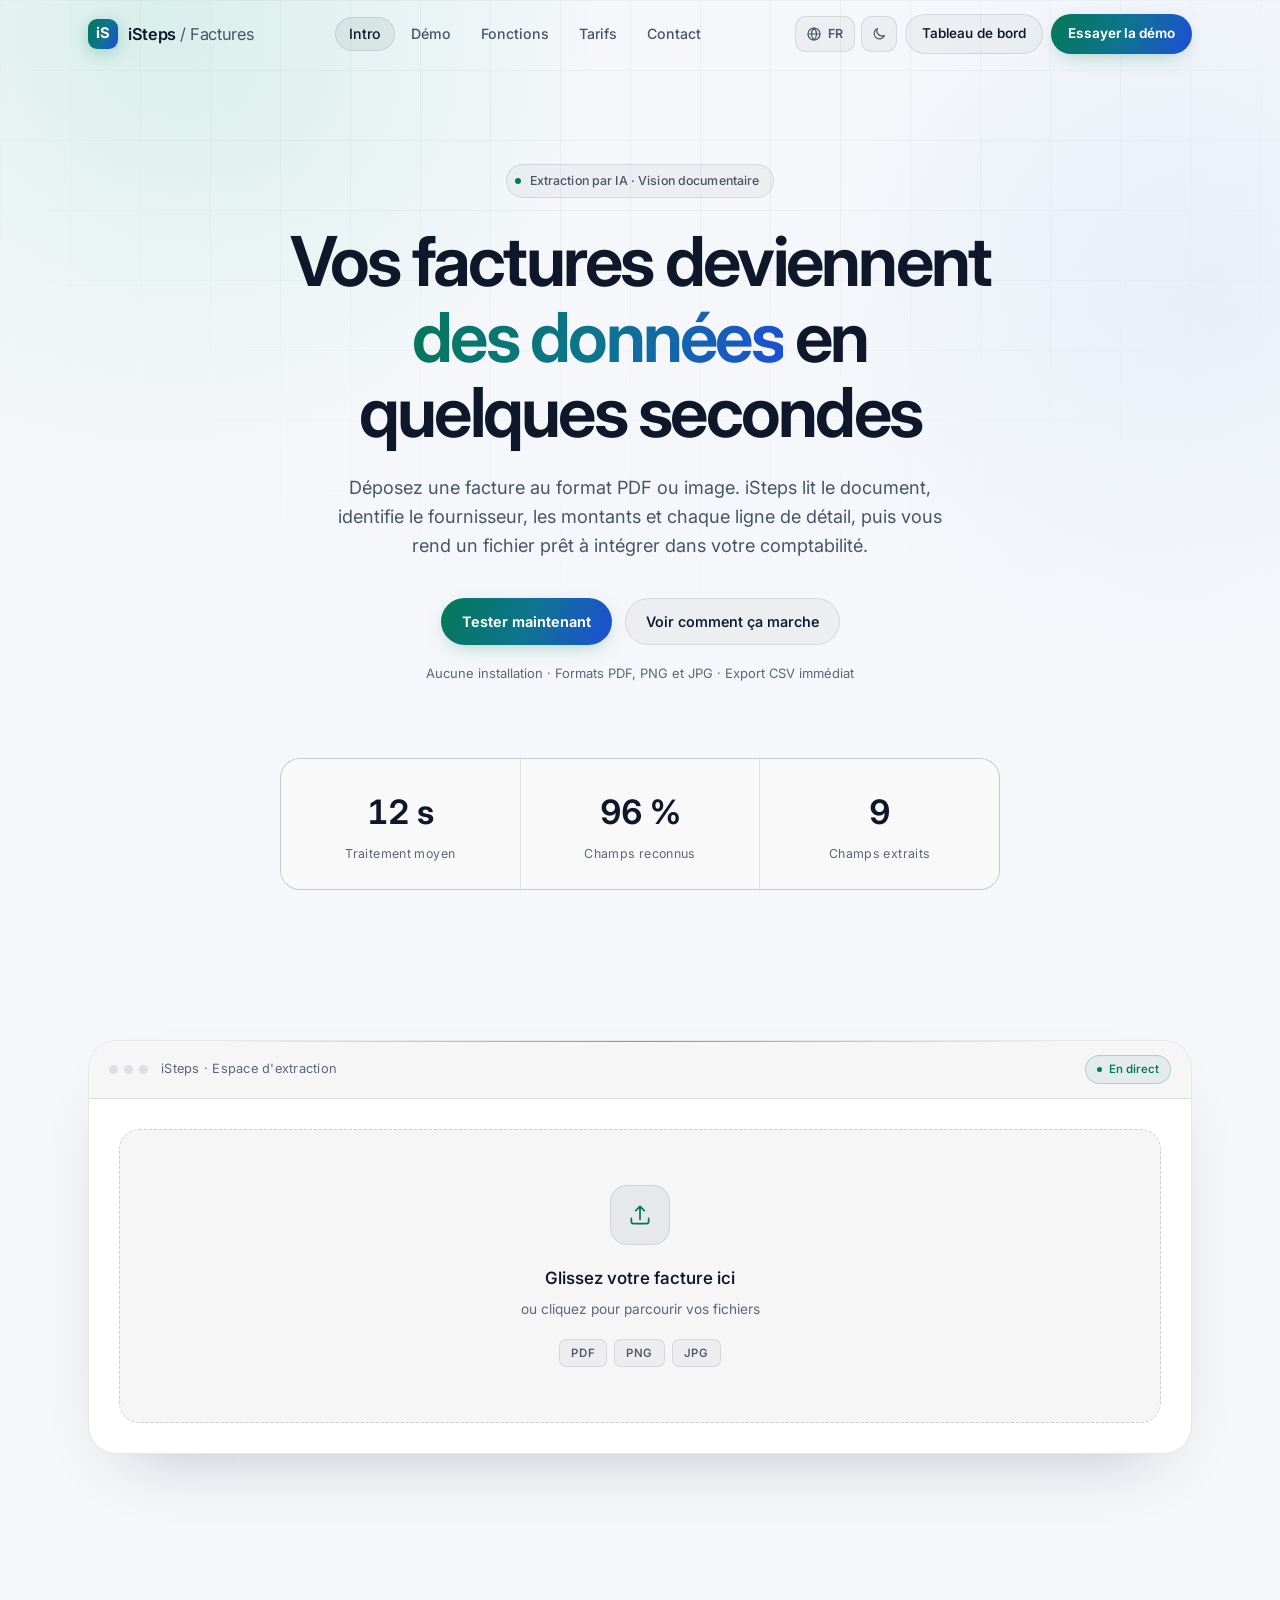
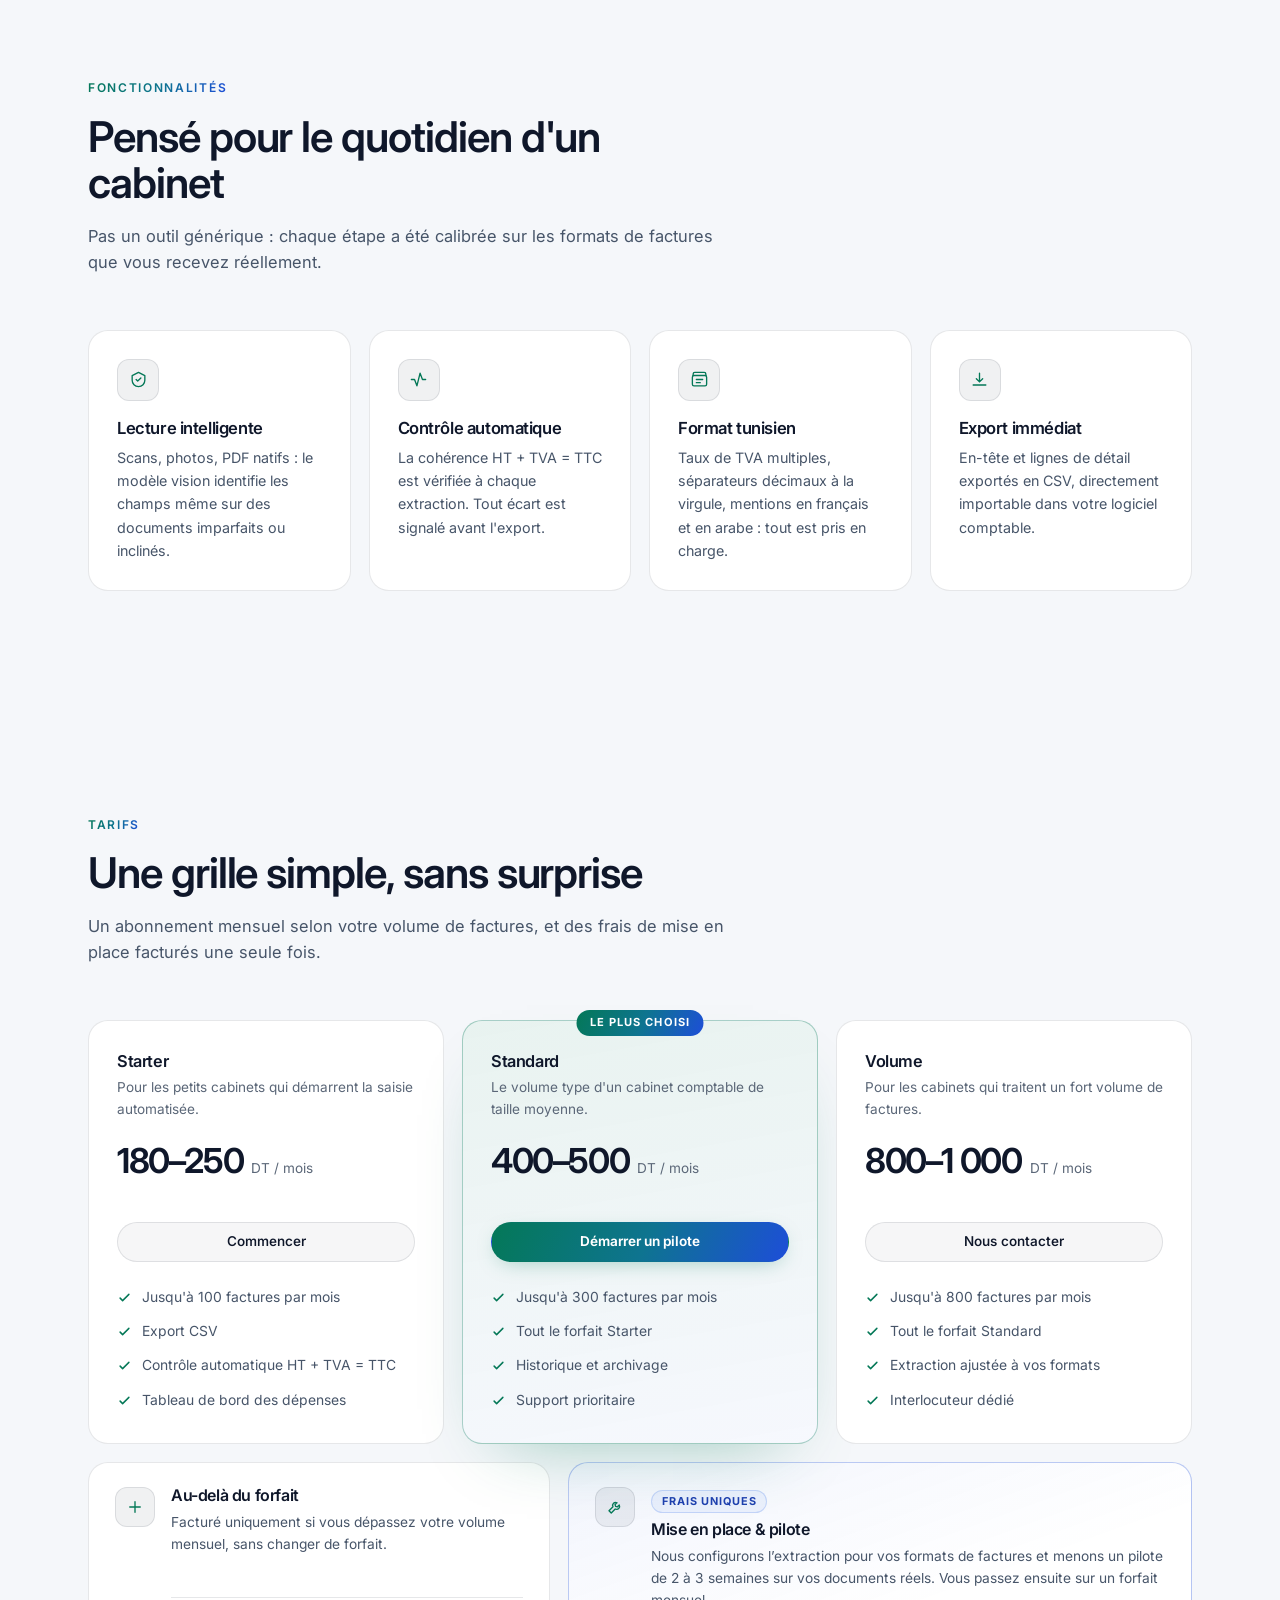
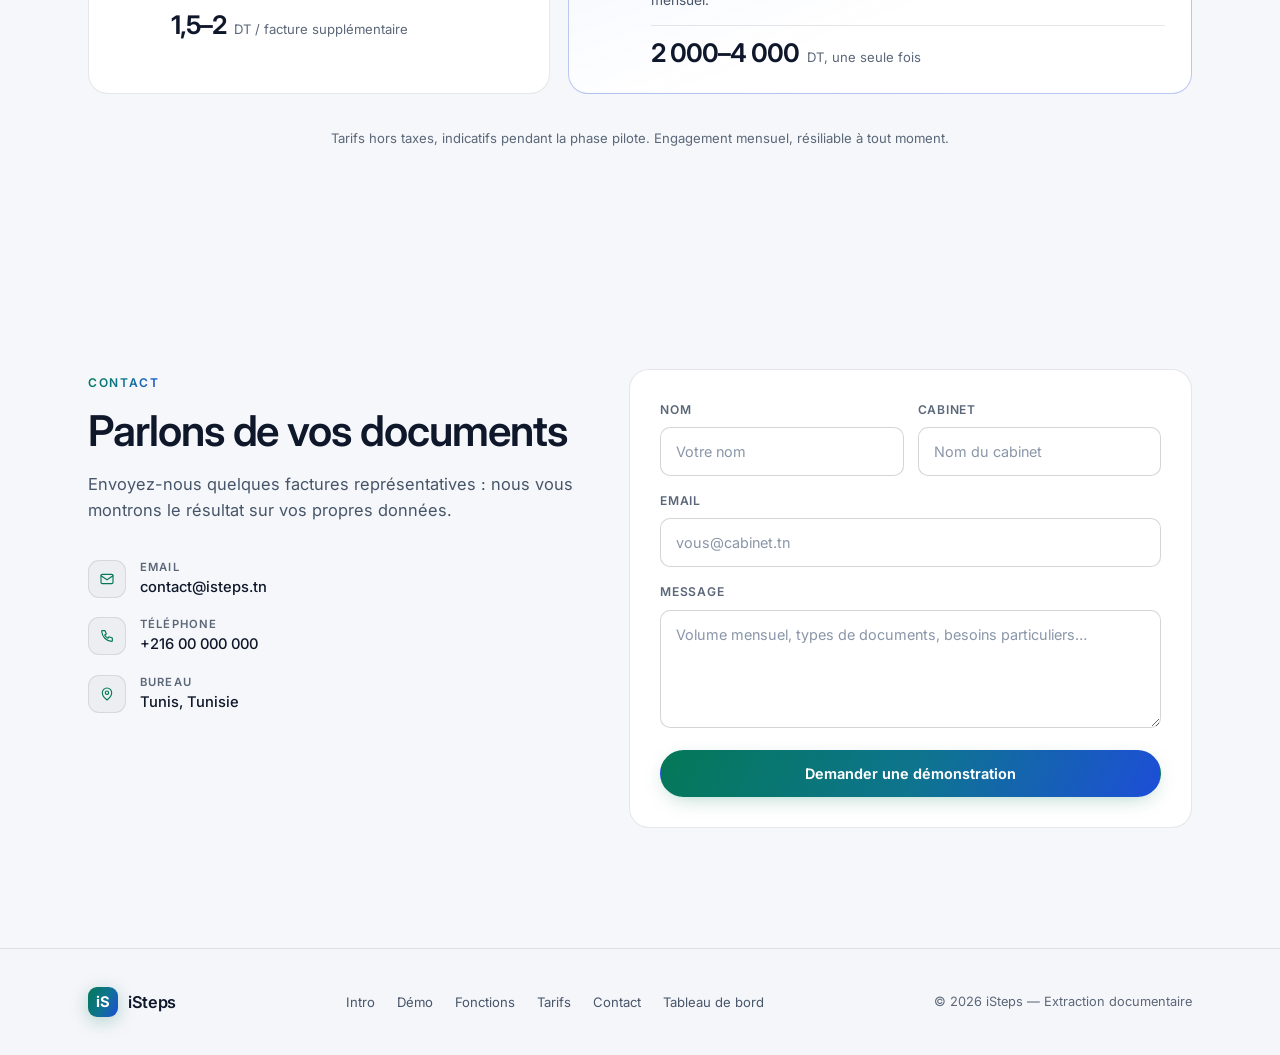
==== static/index.html @ d97c095c "Consistent "iSteps Factures" branding across titles and README iSteps is becoming the umbrella brand" ====
<!DOCTYPE html>
<html lang="fr" dir="ltr" data-theme="dark" data-i18n-title="meta.title">
<head>
<meta charset="UTF-8">
<meta name="viewport" content="width=device-width, initial-scale=1.0">
<title>iSteps Factures — Extraction intelligente de factures</title>
<meta name="description" content="Transformez vos factures PDF et images en données structurées, vérifiées et exportables. Conçu pour les cabinets comptables tunisiens." data-i18n-attr="content:meta.desc">
<script src="/static/prefs.js"></script>
<link rel="icon" href="data:image/svg+xml,%3Csvg xmlns='http://www.w3.org/2000/svg' viewBox='0 0 32 32'%3E%3Crect width='32' height='32' rx='8' fill='%2306080b'/%3E%3Cpath d='M9 22V10h7a4 4 0 0 1 0 8h-7' stroke='%232fe0a0' stroke-width='2.4' fill='none' stroke-linecap='round'/%3E%3C/svg%3E">
<link rel="preconnect" href="https://fonts.googleapis.com">
<link rel="preconnect" href="https://fonts.gstatic.com" crossorigin>
<link href="https://fonts.googleapis.com/css2?family=Inter:wght@400;500;600;700&family=IBM+Plex+Sans+Arabic:wght@400;500;600;700&display=swap" rel="stylesheet">
<link rel="stylesheet" href="/static/theme.css">
<style>
/* ============================================================
   AMBIENT BACKGROUND
   ============================================================ */
/* decoration scrolls with the page (absolute, not fixed): fixed full-screen layers halved scroll fps */
.ambient{position:absolute;top:0;left:0;right:0;height:1400px;z-index:0;pointer-events:none;overflow:hidden;contain:strict}
.orb{position:absolute;border-radius:50%}
.orb-1{width:900px;height:900px;top:-420px;left:-300px;background:radial-gradient(circle,var(--orb-1),transparent 70%)}
.orb-2{width:800px;height:800px;top:-80px;right:-340px;background:radial-gradient(circle,var(--orb-2),transparent 70%)}
.grid-overlay{
  position:absolute;top:0;left:0;right:0;height:1400px;z-index:0;pointer-events:none;
  background-image:linear-gradient(var(--grid-line) 1px,transparent 1px),linear-gradient(90deg,var(--grid-line) 1px,transparent 1px);
  background-size:70px 70px;
  mask-image:radial-gradient(ellipse 85% 65% at 50% 0%,#000 25%,transparent 78%);
  -webkit-mask-image:radial-gradient(ellipse 85% 65% at 50% 0%,#000 25%,transparent 78%);
}
.vignette{
  position:absolute;top:0;left:0;right:0;height:1400px;z-index:0;pointer-events:none;
  background:radial-gradient(ellipse 100% 70% at 50% -10%,transparent 40%,rgba(var(--bg-rgb),.85) 100%);
}
.progress{box-shadow:0 0 14px rgba(var(--accent-rgb),.5)}

/* ============================================================
   HEADER — rises from below + gradient scrim
   ============================================================ */
.site-header{
  position:fixed;top:0;left:0;right:0;z-index:100;height:var(--header-h);
  opacity:0;transform:translateY(18px);animation:headerRise 1s var(--ease) .15s forwards;
}
@keyframes headerRise{to{opacity:1;transform:translateY(0)}}
.site-header::before{content:"";position:absolute;inset:0;background:var(--header-bg);opacity:0;transition:opacity .5s var(--ease)}
.site-header.scrolled::before{opacity:1}
/* content dissolves under the bar instead of hard-cutting */
.site-header::after{
  content:"";position:absolute;left:0;right:0;top:100%;height:70px;pointer-events:none;
  background:linear-gradient(to bottom,rgba(var(--bg-rgb),.72),rgba(var(--bg-rgb),0));
  opacity:0;transition:opacity .5s var(--ease);
}
.site-header.scrolled::after{opacity:1}
.header-line{
  position:absolute;left:0;right:0;bottom:0;height:1px;
  background:linear-gradient(90deg,transparent,var(--line-2) 18%,var(--line-2) 82%,transparent);
  opacity:0;transition:opacity .5s var(--ease);
}
.site-header.scrolled .header-line{opacity:1}
.header-inner{
  position:relative;height:100%;max-width:var(--maxw);margin:0 auto;padding:0 28px;
  display:flex;align-items:center;justify-content:space-between;gap:20px;
}
.brand{display:flex;align-items:center;gap:10px;font-weight:600;letter-spacing:-.02em;font-size:1.02rem;flex:none;white-space:nowrap}
.brand-mark{
  width:30px;height:30px;border-radius:9px;display:grid;place-items:center;flex:none;
  background:var(--grad);color:var(--on-accent);font-weight:700;font-size:.92rem;
  box-shadow:0 4px 18px rgba(var(--accent-rgb),.28);
}
.brand em{font-style:normal;color:var(--muted);font-weight:400}

.nav{position:relative;display:flex;align-items:center;gap:2px}
.nav a{
  position:relative;z-index:2;padding:8px 14px;border-radius:99px;white-space:nowrap;
  font-size:.885rem;font-weight:500;color:var(--muted);transition:color .3s var(--ease);
  opacity:0;transform:translateY(10px);animation:navRise .7s var(--ease) forwards;
}
.nav a:nth-child(2){animation-delay:.42s}
.nav a:nth-child(3){animation-delay:.50s}
.nav a:nth-child(4){animation-delay:.58s}
.nav a:nth-child(5){animation-delay:.66s}
.nav a:nth-child(6){animation-delay:.74s}
@keyframes navRise{to{opacity:1;transform:translateY(0)}}
.nav a:hover,.nav a.active{color:var(--text)}
.nav-pill{
  position:absolute;z-index:1;top:50%;left:0;height:34px;width:0;
  transform:translateY(-50%);border-radius:99px;background:var(--surface-2);border:1px solid var(--line);
  opacity:0;transition:transform .45s var(--ease),width .45s var(--ease),opacity .3s var(--ease);
}
.nav-pill.on{opacity:1}
.header-actions{display:flex;align-items:center;gap:8px}

.nav-toggle{
  display:none;width:36px;height:36px;border-radius:11px;flex:none;
  background:var(--surface);border:1px solid var(--line);cursor:pointer;place-items:center;
}
.nav-toggle span{display:block;width:16px;height:1.5px;background:var(--text);border-radius:2px;transition:.35s var(--ease)}
.nav-toggle span+span{margin-top:4px}
.nav-toggle.open span:first-child{transform:translateY(2.75px) rotate(45deg)}
.nav-toggle.open span:last-child{transform:translateY(-2.75px) rotate(-45deg)}

.mobile-menu{
  position:fixed;top:var(--header-h);left:0;right:0;z-index:99;
  background:var(--menu-bg);border-bottom:1px solid var(--line);padding:10px 24px 22px;
  display:none;flex-direction:column;visibility:hidden;
  clip-path:inset(0 0 100% 0);transition:clip-path .45s var(--ease),visibility 0s .45s;
}
.mobile-menu.open{clip-path:inset(0 0 0 0);visibility:visible;transition:clip-path .45s var(--ease)}
.mobile-menu a{padding:13px 4px;font-size:.96rem;color:var(--muted);border-bottom:1px solid var(--line)}
.mobile-menu a:last-of-type{border-bottom:none}

/* ============================================================
   LAYOUT
   ============================================================ */
main{position:relative;z-index:1}
.wrap{max-width:var(--maxw);margin:0 auto;padding:0 28px}
section{scroll-margin-top:calc(var(--header-h) + 22px)}

.eyebrow{
  display:inline-flex;align-items:center;gap:9px;padding-block:6px;padding-inline:8px 14px;border-radius:99px;
  background:var(--surface);border:1px solid var(--line);
  font-size:.775rem;font-weight:500;color:var(--muted);letter-spacing:.01em;
}
.eyebrow .dot{width:6px;height:6px;border-radius:50%;background:var(--accent);box-shadow:0 0 0 0 rgba(var(--accent-rgb),.6);animation:pulse 2.4s infinite}
@keyframes pulse{70%{box-shadow:0 0 0 9px rgba(var(--accent-rgb),0)}100%{box-shadow:0 0 0 0 rgba(var(--accent-rgb),0)}}

.section-head{max-width:640px;margin-bottom:54px}
.section-head .tag{
  font-size:.75rem;font-weight:600;letter-spacing:.14em;text-transform:uppercase;
  background:var(--grad);-webkit-background-clip:text;background-clip:text;color:transparent;
}
.section-head h2{font-size:clamp(1.85rem,4vw,2.65rem);margin:14px 0 16px}
.section-head p{color:var(--muted);font-size:1.03rem}

/* ============================================================
   HERO
   ============================================================ */
.hero{padding:calc(var(--header-h) + 96px) 0 110px;text-align:center}
.hero h1{font-size:clamp(2.35rem,6.2vw,4.3rem);font-weight:650;margin:26px auto 22px;max-width:16ch;letter-spacing:-.04em}
:root[lang="ar"] .hero h1{max-width:18ch;font-weight:700}
.hero-sub{max-width:58ch;margin:0 auto;color:var(--muted);font-size:clamp(1rem,2vw,1.135rem)}
.hero-cta{display:flex;gap:13px;justify-content:center;flex-wrap:wrap;margin-top:38px}
.hero-note{margin-top:18px;font-size:.81rem;color:var(--faint)}

.stats{
  display:grid;grid-template-columns:repeat(3,1fr);gap:1px;max-width:720px;margin:74px auto 0;
  background:var(--line);border:1px solid var(--line);border-radius:var(--r-lg);overflow:hidden;
}
.stat{background:rgba(var(--card-rgb),.82);padding:26px 18px;text-align:center}
.stat .v{font-size:clamp(1.6rem,3.4vw,2.1rem);font-weight:650;letter-spacing:-.03em;font-variant-numeric:tabular-nums}
.stat .l{font-size:.775rem;color:var(--faint);margin-top:5px;letter-spacing:.03em}

/* ============================================================
   DEMO WORKSPACE
   ============================================================ */
.demo{padding:40px 0 110px}
.workspace{
  position:relative;border-radius:var(--r-xl);overflow:hidden;
  background:var(--card);border:1px solid var(--line);box-shadow:var(--shadow-lg);
}
.workspace::before{
  content:"";position:absolute;top:0;left:12%;right:12%;height:1px;
  background:linear-gradient(90deg,transparent,rgba(var(--accent-rgb),.6),transparent);
}
.ws-bar{display:flex;align-items:center;gap:13px;padding:14px 20px;border-bottom:1px solid var(--line);background:var(--surface)}
.ws-dots{display:flex;gap:6px}
.ws-dots i{width:9px;height:9px;border-radius:50%;background:var(--surface-3)}
.ws-title{font-size:.8rem;color:var(--faint);letter-spacing:.02em}
.ws-live{
  margin-inline-start:auto;display:inline-flex;align-items:center;gap:7px;
  font-size:.72rem;color:var(--ok-text);font-weight:550;
  padding:4px 11px;border-radius:99px;background:var(--ok-bg);border:1px solid var(--ok-line);
}
.ws-live i{width:5px;height:5px;border-radius:50%;background:var(--accent);animation:blink 1.8s infinite}
@keyframes blink{50%{opacity:.25}}
.ws-body{padding:30px}

#dropzone{
  position:relative;border-radius:var(--r-lg);padding:56px 28px;text-align:center;cursor:pointer;
  background:var(--surface);transition:background .35s var(--ease),transform .35s var(--ease);overflow:hidden;
}
#dropzone::before{
  content:"";position:absolute;inset:0;border-radius:inherit;pointer-events:none;
  border:1.5px dashed var(--line-2);transition:border-color .35s var(--ease);
}
#dropzone:hover{background:var(--surface-2)}
#dropzone:hover::before{border-color:rgba(var(--accent-rgb),.5)}
#dropzone.dragover{background:rgba(var(--accent-rgb),.07);transform:scale(1.008)}
#dropzone.dragover::before{border-color:var(--accent);border-style:solid}
#dropzone.busy{cursor:progress}
.dz-icon{
  width:60px;height:60px;margin:0 auto 20px;border-radius:17px;display:grid;place-items:center;
  background:var(--surface-2);border:1px solid var(--line);transition:transform .4s var(--ease),border-color .4s var(--ease);
}
#dropzone:hover .dz-icon{transform:translateY(-4px);border-color:rgba(var(--accent-rgb),.35)}
.dz-icon svg{width:26px;height:26px;stroke:var(--accent);fill:none;stroke-width:1.6;stroke-linecap:round;stroke-linejoin:round}
.dz-title{font-size:1.06rem;font-weight:550}
.dz-hint{color:var(--faint);font-size:.855rem;margin-top:7px}
.dz-formats{display:flex;gap:7px;justify-content:center;margin-top:18px;flex-wrap:wrap}
.chip{padding:4px 11px;border-radius:7px;font-size:.715rem;font-weight:550;letter-spacing:.05em;background:var(--surface);border:1px solid var(--line);color:var(--muted)}
input[type=file]{display:none}

.scan{display:none;padding:12px 4px}
.scan.on{display:block;animation:fadeUp .5s var(--ease)}
.scan-doc{position:relative;width:104px;height:132px;margin:0 auto 26px;border-radius:11px;background:var(--surface-2);border:1px solid var(--line);overflow:hidden}
.scan-doc i{position:absolute;left:16px;right:16px;height:5px;border-radius:3px;background:var(--surface-3)}
.scan-doc i:nth-child(1){top:22px}
.scan-doc i:nth-child(2){top:38px;right:36px}
.scan-doc i:nth-child(3){top:62px}
.scan-doc i:nth-child(4){top:78px;right:30px}
.scan-doc i:nth-child(5){top:102px;right:48px}
.scan-beam{
  position:absolute;left:0;right:0;height:42px;top:-42px;
  background:linear-gradient(to bottom,transparent,rgba(var(--accent-rgb),.28),transparent);
  border-bottom:1.5px solid var(--accent);animation:beam 1.7s var(--ease) infinite;
}
@keyframes beam{0%{top:-42px}100%{top:132px}}
.scan-steps{max-width:300px;margin:0 auto;display:flex;flex-direction:column;gap:11px}
.step{display:flex;align-items:center;gap:11px;font-size:.865rem;color:var(--faint);transition:color .4s var(--ease)}
.step .box{width:17px;height:17px;border-radius:50%;flex:none;display:grid;place-items:center;border:1.5px solid var(--line-2);transition:.4s var(--ease)}
.step .box svg{width:9px;height:9px;stroke:var(--on-accent);stroke-width:3.2;fill:none;stroke-linecap:round;stroke-linejoin:round;opacity:0;transition:opacity .3s}
.step.active{color:var(--text)}
.step.active .box{border-color:var(--accent);box-shadow:0 0 0 3px rgba(var(--accent-rgb),.14)}
.step.done{color:var(--muted)}
.step.done .box{background:var(--accent);border-color:var(--accent)}
.step.done .box svg{opacity:1}

.alert{
  display:none;align-items:flex-start;gap:11px;margin-top:18px;padding:13px 16px;border-radius:var(--r);
  background:var(--err-bg);border:1px solid var(--err-line);font-size:.875rem;color:var(--err-text);
}
.alert.on{display:flex;animation:fadeUp .4s var(--ease)}
.alert svg{width:17px;height:17px;flex:none;margin-top:2px;stroke:var(--err-icon);fill:none;stroke-width:1.8;stroke-linecap:round}

#results{display:none;margin-top:26px}
#results.on{display:block}
.res-head{display:flex;align-items:center;justify-content:space-between;gap:16px;flex-wrap:wrap;margin-bottom:22px}
.res-file{display:flex;align-items:center;gap:11px;min-width:0}
.res-file .ico{width:34px;height:34px;border-radius:10px;flex:none;display:grid;place-items:center;background:var(--surface-2);border:1px solid var(--line)}
.res-file .ico svg{width:16px;height:16px;stroke:var(--muted);fill:none;stroke-width:1.7;stroke-linecap:round;stroke-linejoin:round}
.res-file .n{font-size:.9rem;font-weight:550;white-space:nowrap;overflow:hidden;text-overflow:ellipsis;max-width:280px}
.res-file .m{font-size:.75rem;color:var(--faint)}

.badge{display:inline-flex;align-items:center;gap:7px;padding:5px 13px;border-radius:99px;font-size:.755rem;font-weight:600;letter-spacing:.01em}
.badge i{width:6px;height:6px;border-radius:50%;background:currentColor}
.badge.haute{background:var(--ok-bg);color:var(--ok-text);border:1px solid var(--ok-line)}
.badge.moyenne{background:var(--warn-bg);color:var(--warn-text);border:1px solid var(--warn-line)}
.badge.basse{background:var(--err-bg);color:var(--err-text);border:1px solid var(--err-line)}

.amounts{display:grid;grid-template-columns:repeat(3,1fr);gap:12px;margin-bottom:12px}
.amt{position:relative;padding:18px;border-radius:var(--r);background:var(--surface);border:1px solid var(--line);overflow:hidden}
.amt.hero-amt{background:linear-gradient(150deg,rgba(var(--accent-rgb),.12),rgba(var(--accent-2-rgb),.05));border-color:rgba(var(--accent-rgb),.28)}
.amt .k{font-size:.715rem;text-transform:uppercase;letter-spacing:.11em;color:var(--faint);font-weight:600}
.amt .v{font-size:1.42rem;font-weight:650;margin-top:8px;letter-spacing:-.025em;font-variant-numeric:tabular-nums}
.c{font-size:.78em;color:var(--faint);font-weight:500;margin-inline-start:4px}

.check{display:flex;align-items:center;gap:9px;padding:10px 15px;border-radius:var(--r);font-size:.815rem;font-weight:500;margin-bottom:22px}
.check.ok{background:var(--ok-bg);border:1px solid var(--ok-line);color:var(--ok-text)}
.check.warn{background:var(--warn-bg);border:1px solid var(--warn-line);color:var(--warn-text)}
.check svg{width:15px;height:15px;flex:none;stroke:currentColor;fill:none;stroke-width:2;stroke-linecap:round;stroke-linejoin:round}

.fields{display:grid;grid-template-columns:repeat(3,1fr);gap:1px;background:var(--line);border:1px solid var(--line);border-radius:var(--r);overflow:hidden;margin-bottom:26px}
.field{background:var(--card);padding:15px 17px}
.field .k{font-size:.705rem;text-transform:uppercase;letter-spacing:.1em;color:var(--faint);font-weight:600}
.field .v{margin-top:6px;font-size:.93rem;font-weight:500;word-break:break-word}

.table-wrap{border:1px solid var(--line);border-radius:var(--r);overflow:hidden;overflow-x:auto}
table{width:100%;border-collapse:collapse;font-size:.875rem;min-width:520px}
thead th{
  text-align:start;padding:12px 17px;background:var(--surface);
  font-size:.7rem;text-transform:uppercase;letter-spacing:.1em;color:var(--faint);font-weight:600;border-bottom:1px solid var(--line);
}
tbody td{padding:13px 17px;border-bottom:1px solid var(--line)}
tbody tr:last-child td{border-bottom:none}
tbody tr{opacity:0;transform:translateY(8px);animation:fadeUp .5s var(--ease) forwards}
tbody tr:hover{background:var(--surface)}
td.num,th.num{text-align:end;font-variant-numeric:tabular-nums}
.empty-row{color:var(--faint);text-align:center!important;padding:26px!important}
.res-actions{display:flex;gap:11px;margin-top:22px;flex-wrap:wrap}
.res-actions svg{width:15px;height:15px;stroke:currentColor;fill:none;stroke-width:2;stroke-linecap:round;stroke-linejoin:round}

@keyframes fadeUp{from{opacity:0;transform:translateY(12px)}to{opacity:1;transform:translateY(0)}}

/* ============================================================
   FEATURES
   ============================================================ */
.features{padding:110px 0}
.cards{display:grid;grid-template-columns:repeat(auto-fit,minmax(255px,1fr));gap:18px}
.card{
  position:relative;padding:28px;border-radius:var(--r-lg);background:var(--card);border:1px solid var(--line);
  transition:transform .45s var(--ease),border-color .45s var(--ease);overflow:hidden;
}
.card::before{
  content:"";position:absolute;inset:0;opacity:0;transition:opacity .45s var(--ease);
  background:radial-gradient(420px circle at var(--mx,50%) var(--my,0%),rgba(var(--accent-rgb),.09),transparent 65%);
}
.card:hover{transform:translateY(-5px);border-color:var(--line-2)}
.card:hover::before{opacity:1}
.card-ico{width:42px;height:42px;border-radius:12px;display:grid;place-items:center;margin-bottom:18px;background:var(--surface-2);border:1px solid var(--line)}
.card-ico svg{width:19px;height:19px;stroke:var(--accent);fill:none;stroke-width:1.7;stroke-linecap:round;stroke-linejoin:round}
.card h3{position:relative;font-size:1.04rem;margin-bottom:9px;font-weight:600}
.card p{position:relative;font-size:.895rem;color:var(--muted);line-height:1.62}

/* ============================================================
   PRICING
   ============================================================ */
.pricing{padding:110px 0}
.plans{display:grid;grid-template-columns:repeat(auto-fit,minmax(272px,1fr));gap:18px;align-items:start}
.plan{
  position:relative;padding:32px 28px;border-radius:var(--r-lg);background:var(--card);border:1px solid var(--line);
  transition:transform .45s var(--ease),border-color .45s var(--ease);
}
.plan:hover{transform:translateY(-5px);border-color:var(--line-2)}
.plan.featured{
  background:linear-gradient(170deg,rgba(var(--accent-rgb),.09),rgba(var(--accent-2-rgb),.04)),var(--card);
  border-color:rgba(var(--accent-rgb),.32);box-shadow:0 30px 70px -40px rgba(var(--accent-rgb),.45);
}
.plan-tag{
  position:absolute;top:-11px;left:50%;transform:translateX(-50%);
  padding:4px 14px;border-radius:99px;font-size:.695rem;font-weight:700;letter-spacing:.09em;text-transform:uppercase;
  background:var(--grad);color:var(--on-accent);white-space:nowrap;
}
.plan h3{font-size:1.02rem;font-weight:600}
.plan .desc{font-size:.85rem;color:var(--faint);margin-top:6px;min-height:40px}
.price{display:flex;align-items:baseline;flex-wrap:wrap;gap:4px 8px;margin:20px 0 22px;min-height:60px}
/* price ranges are numbers + dash: keep them LTR so Arabic doesn't render "250–180" */
.price .a,.addon-price .a{font-weight:650;letter-spacing:-.04em;line-height:1.2;direction:ltr;unicode-bidi:isolate;white-space:nowrap}
.price .a{font-size:2.15rem}
.price .u{font-size:.85rem;color:var(--faint)}

.addons{display:grid;grid-template-columns:1fr 1.35fr;gap:18px;margin-top:18px}
.addon{
  display:grid;grid-template-columns:auto minmax(0,1fr);gap:14px 16px;align-items:start;
  padding:24px 26px;border-radius:var(--r-lg);background:var(--card);border:1px solid var(--line);
}
.addon.setup{border-color:rgba(var(--accent-2-rgb),.3);background:linear-gradient(160deg,rgba(var(--accent-2-rgb),.06),transparent 60%),var(--card)}
.addon-ico{width:40px;height:40px;border-radius:12px;display:grid;place-items:center;background:var(--surface-2);border:1px solid var(--line)}
.addon-ico svg{width:18px;height:18px;stroke:var(--accent);fill:none;stroke-width:1.8;stroke-linecap:round;stroke-linejoin:round}
.addon-body h3{font-size:1rem;font-weight:600;margin-bottom:6px}
.addon-body p{font-size:.86rem;color:var(--muted);line-height:1.6}
.addon-tag{
  display:inline-block;margin-bottom:8px;padding:2px 10px;border-radius:99px;
  font-size:.68rem;font-weight:700;letter-spacing:.08em;text-transform:uppercase;
  color:var(--info-text);background:var(--info-bg);border:1px solid var(--info-line);
}
.addon-price{grid-column:2;display:flex;align-items:baseline;flex-wrap:wrap;gap:4px 8px;padding-top:12px;border-top:1px solid var(--line)}
.addon-price .a{font-size:1.6rem}
.addon-price .u{font-size:.82rem;color:var(--faint)}
.plan ul{list-style:none;margin:24px 0 0;padding:0;display:flex;flex-direction:column;gap:12px}
.plan li{display:flex;align-items:flex-start;gap:10px;font-size:.87rem;color:var(--muted)}
.plan li svg{width:15px;height:15px;flex:none;margin-top:4px;stroke:var(--accent);fill:none;stroke-width:2.4;stroke-linecap:round;stroke-linejoin:round}
.plan .btn{width:100%}
.pricing-note{text-align:center;margin-top:34px;font-size:.82rem;color:var(--faint)}

/* ============================================================
   CONTACT
   ============================================================ */
.contact{padding:110px 0 120px}
.contact-grid{display:grid;grid-template-columns:1fr 1.15fr;gap:52px;align-items:start}
.contact-list{display:flex;flex-direction:column;gap:16px;margin-top:34px}
.contact-item{display:flex;align-items:center;gap:14px}
.contact-item .ico{width:38px;height:38px;border-radius:11px;flex:none;display:grid;place-items:center;background:var(--surface);border:1px solid var(--line)}
.contact-item .ico svg{width:16px;height:16px;stroke:var(--accent);fill:none;stroke-width:1.7;stroke-linecap:round;stroke-linejoin:round}
.contact-item .k{font-size:.705rem;text-transform:uppercase;letter-spacing:.1em;color:var(--faint);font-weight:600}
.contact-item .v{font-size:.92rem;font-weight:500}
.contact-item .ltr{direction:ltr;unicode-bidi:isolate}

.form{padding:30px;border-radius:var(--r-lg);background:var(--card);border:1px solid var(--line)}
.row{display:grid;grid-template-columns:1fr 1fr;gap:14px}
.fld{margin-bottom:15px}
.fld label{display:block;font-size:.755rem;font-weight:600;letter-spacing:.06em;text-transform:uppercase;color:var(--faint);margin-bottom:8px}
.fld input,.fld textarea{
  width:100%;padding:12px 15px;border-radius:var(--r-sm);background:var(--input-bg);border:1px solid var(--line-2);
  font-size:.9rem;transition:border-color .3s var(--ease),box-shadow .3s var(--ease),background .3s;resize:vertical;
}
.fld input::placeholder,.fld textarea::placeholder{color:var(--placeholder)}
.fld input:focus,.fld textarea:focus{outline:none;border-color:rgba(var(--accent-rgb),.55);box-shadow:0 0 0 3px rgba(var(--accent-rgb),.12);background:var(--input-bg-focus)}

/* ============================================================
   FOOTER
   ============================================================ */
footer{position:relative;z-index:1;border-top:1px solid var(--line);padding:38px 0;background:rgba(var(--bg-rgb),.6)}
.foot{display:flex;align-items:center;justify-content:space-between;gap:20px;flex-wrap:wrap}
.foot .copy{font-size:.8rem;color:var(--faint)}
.foot-links{display:flex;gap:22px;flex-wrap:wrap}
.foot-links a{font-size:.82rem;color:var(--muted);transition:color .3s}
.foot-links a:hover{color:var(--accent)}

/* ============================================================
   SCROLL REVEAL
   ============================================================ */
.reveal{opacity:0;transform:translateY(26px);transition:opacity .85s var(--ease),transform .85s var(--ease)}
.reveal.in{opacity:1;transform:none}
.reveal[data-d="1"]{transition-delay:.09s}
.reveal[data-d="2"]{transition-delay:.18s}
.reveal[data-d="3"]{transition-delay:.27s}
.reveal[data-d="4"]{transition-delay:.36s}

/* ============================================================
   RESPONSIVE
   ============================================================ */
@media (max-width:1120px){
  .brand em{display:none}
  .header-inner{gap:12px}
  .nav a{padding:8px 11px}
  .header-actions .btn-ghost{display:none}
}
@media (max-width:920px){
  .addons{grid-template-columns:1fr}
  .contact-grid{grid-template-columns:1fr;gap:38px}
  .amounts{grid-template-columns:1fr}
  .fields{grid-template-columns:repeat(2,1fr)}
}
@media (max-width:860px){
  .nav,.header-actions .btn{display:none}
  .nav-toggle{display:grid}
  .mobile-menu{display:flex}
}
@media (max-width:780px){
  .wrap{padding:0 20px}
  .header-inner{padding:0 20px}
  .ws-body{padding:20px}
  .hero{padding:calc(var(--header-h) + 62px) 0 76px}
  .features,.pricing,.contact{padding:74px 0}
  .stats{grid-template-columns:1fr;max-width:340px}
  .fields{grid-template-columns:1fr}
  .row{grid-template-columns:1fr}
  #dropzone{padding:40px 18px}
  .res-file .n{max-width:180px}
}
@media (max-width:400px){
  .brand > span:last-child{display:none}
}
@media (prefers-reduced-motion:reduce){
  .reveal,.site-header,.nav a{opacity:1;transform:none}
}
</style>
</head>
<body>

<div class="ambient"><div class="orb orb-1"></div><div class="orb orb-2"></div></div>
<div class="grid-overlay"></div>
<div class="vignette"></div>
<div class="progress" id="progress"></div>

<header class="site-header" id="header">
  <div class="header-inner">
    <a href="#intro" class="brand">
      <span class="brand-mark">iS</span>
      <span>iSteps <em data-i18n="brand.suffix">/ Factures</em></span>
    </a>

    <nav class="nav" id="nav" data-i18n-attr="aria-label:nav.aria">
      <span class="nav-pill" id="navPill"></span>
      <a href="#intro" data-i18n="nav.intro">Intro</a>
      <a href="#demo" data-i18n="nav.demo">Démo</a>
      <a href="#features" data-i18n="nav.features">Fonctions</a>
      <a href="#pricing" data-i18n="nav.pricing">Tarifs</a>
      <a href="#contact" data-i18n="nav.contact">Contact</a>
    </nav>

    <div class="header-actions">
      <div class="prefs" data-prefs></div>
      <a href="/dashboard" class="btn btn-ghost btn-sm" data-i18n="nav.dashboard">Tableau de bord</a>
      <a href="#demo" class="btn btn-primary btn-sm" data-i18n="cta.try">Essayer la démo</a>
      <button class="nav-toggle" id="navToggle" aria-expanded="false" data-i18n-attr="aria-label:ui.menu">
        <span></span><span></span>
      </button>
    </div>
  </div>
  <div class="header-line"></div>
</header>

<div class="mobile-menu" id="mobileMenu">
  <a href="#intro" data-i18n="nav.intro">Intro</a>
  <a href="#demo" data-i18n="nav.demo">Démo</a>
  <a href="#features" data-i18n="nav.features">Fonctions</a>
  <a href="#pricing" data-i18n="nav.pricing">Tarifs</a>
  <a href="#contact" data-i18n="nav.contact">Contact</a>
  <a href="/dashboard" data-i18n="nav.dashboard">Tableau de bord</a>
</div>

<main>

  <!-- ================= HERO ================= -->
  <section id="intro" class="hero">
    <div class="wrap">
      <div class="reveal in">
        <span class="eyebrow"><span class="dot"></span> <span data-i18n="hero.eyebrow">Extraction par IA · Vision documentaire</span></span>
      </div>
      <h1 class="reveal in" data-d="1" data-i18n-html="hero.title">Vos factures deviennent <span class="gradient-text">des données</span> en quelques secondes</h1>
      <p class="hero-sub reveal in" data-d="2" data-i18n="hero.sub">Déposez une facture au format PDF ou image. iSteps lit le document, identifie le fournisseur, les montants et chaque ligne de détail, puis vous rend un fichier prêt à intégrer dans votre comptabilité.</p>
      <div class="hero-cta reveal in" data-d="3">
        <a href="#demo" class="btn btn-primary" data-i18n="hero.cta1">Tester maintenant</a>
        <a href="#features" class="btn btn-ghost" data-i18n="hero.cta2">Voir comment ça marche</a>
      </div>
      <p class="hero-note reveal in" data-d="4" data-i18n="hero.note">Aucune installation · Formats PDF, PNG et JPG · Export CSV immédiat</p>

      <div class="stats reveal" data-d="1">
        <div class="stat"><div class="v" data-count="12" data-suffix-key="stat.time.suffix">0</div><div class="l" data-i18n="stat.time">Traitement moyen</div></div>
        <div class="stat"><div class="v" data-count="96" data-suffix=" %">0</div><div class="l" data-i18n="stat.fields">Champs reconnus</div></div>
        <div class="stat"><div class="v" data-count="9">0</div><div class="l" data-i18n="stat.count">Champs extraits</div></div>
      </div>
    </div>
  </section>

  <!-- ================= DEMO ================= -->
  <section id="demo" class="demo">
    <div class="wrap">
      <div class="workspace reveal">
        <div class="ws-bar">
          <div class="ws-dots"><i></i><i></i><i></i></div>
          <span class="ws-title" data-i18n="demo.wsTitle">iSteps · Espace d'extraction</span>
          <span class="ws-live"><i></i> <span data-i18n="demo.live">En direct</span></span>
        </div>

        <div class="ws-body">
          <div id="dropzone" tabindex="0" role="button" data-i18n-attr="aria-label:demo.dropAria">
            <div id="dzIdle">
              <div class="dz-icon">
                <svg viewBox="0 0 24 24"><path d="M12 16V4m0 0L8 8m4-4 4 4"/><path d="M4 15v3a2 2 0 0 0 2 2h12a2 2 0 0 0 2-2v-3"/></svg>
              </div>
              <div class="dz-title" data-i18n="demo.dropTitle">Glissez votre facture ici</div>
              <div class="dz-hint" data-i18n="demo.dropHint">ou cliquez pour parcourir vos fichiers</div>
              <div class="dz-formats"><span class="chip">PDF</span><span class="chip">PNG</span><span class="chip">JPG</span></div>
            </div>

            <div class="scan" id="scan">
              <div class="scan-doc"><i></i><i></i><i></i><i></i><i></i><div class="scan-beam"></div></div>
              <div class="scan-steps">
                <div class="step"><span class="box"><svg viewBox="0 0 24 24"><path d="m5 13 4 4L19 7"/></svg></span> <span data-i18n="demo.step1">Lecture du document</span></div>
                <div class="step"><span class="box"><svg viewBox="0 0 24 24"><path d="m5 13 4 4L19 7"/></svg></span> <span data-i18n="demo.step2">Reconnaissance des champs</span></div>
                <div class="step"><span class="box"><svg viewBox="0 0 24 24"><path d="m5 13 4 4L19 7"/></svg></span> <span data-i18n="demo.step3">Structuration des lignes</span></div>
                <div class="step"><span class="box"><svg viewBox="0 0 24 24"><path d="m5 13 4 4L19 7"/></svg></span> <span data-i18n="demo.step4">Contrôle des montants</span></div>
              </div>
            </div>

            <input type="file" id="fileInput" accept=".pdf,.png,.jpg,.jpeg">
          </div>

          <div class="alert" id="alert" role="alert">
            <svg viewBox="0 0 24 24"><circle cx="12" cy="12" r="9"/><path d="M12 8v4.5M12 16h.01"/></svg>
            <span id="alertText"></span>
          </div>

          <div id="results">
            <div class="res-head">
              <div class="res-file">
                <span class="ico"><svg viewBox="0 0 24 24"><path d="M14 3H7a2 2 0 0 0-2 2v14a2 2 0 0 0 2 2h10a2 2 0 0 0 2-2V8z"/><path d="M14 3v5h5"/></svg></span>
                <div>
                  <div class="n" id="resName" dir="auto">facture.pdf</div>
                  <div class="m" id="resMeta">—</div>
                </div>
              </div>
              <div id="confidence"></div>
            </div>

            <div class="amounts">
              <div class="amt"><div class="k" data-i18n="amt.ht">Montant HT</div><div class="v" id="vHT">—</div></div>
              <div class="amt"><div class="k" data-i18n="amt.tva">TVA</div><div class="v" id="vTVA">—</div></div>
              <div class="amt hero-amt"><div class="k" data-i18n="amt.ttc">Total TTC</div><div class="v" id="vTTC">—</div></div>
            </div>

            <div class="check" id="check" hidden>
              <svg viewBox="0 0 24 24"><path id="checkIcon" d="m5 13 4 4L19 7"/></svg>
              <span id="checkText"></span>
            </div>

            <div class="fields" id="fields"></div>

            <div class="table-wrap">
              <table>
                <thead>
                  <tr>
                    <th data-i18n="th.desc">Description</th>
                    <th class="num" data-i18n="th.qty">Qté</th>
                    <th class="num" data-i18n="th.unit">Prix unitaire</th>
                    <th class="num" data-i18n="th.amount">Montant</th>
                  </tr>
                </thead>
                <tbody id="linesBody"></tbody>
              </table>
            </div>

            <div class="res-actions">
              <button class="btn btn-primary btn-sm" id="exportBtn">
                <svg viewBox="0 0 24 24"><path d="M12 4v11m0 0-4-4m4 4 4-4"/><path d="M5 19h14"/></svg>
                <span data-i18n="res.export">Exporter en CSV</span>
              </button>
              <button class="btn btn-ghost btn-sm" id="resetBtn" data-i18n="res.reset">Nouvelle facture</button>
              <a class="btn btn-ghost btn-sm" href="/dashboard" data-i18n="res.viewDash">Voir le tableau de bord</a>
            </div>
          </div>
        </div>
      </div>
    </div>
  </section>

  <!-- ================= FEATURES ================= -->
  <section id="features" class="features">
    <div class="wrap">
      <div class="section-head reveal">
        <span class="tag" data-i18n="feat.tag">Fonctionnalités</span>
        <h2 data-i18n="feat.title">Pensé pour le quotidien d'un cabinet</h2>
        <p data-i18n="feat.sub">Pas un outil générique : chaque étape a été calibrée sur les formats de factures que vous recevez réellement.</p>
      </div>

      <div class="cards">
        <div class="card reveal">
          <div class="card-ico"><svg viewBox="0 0 24 24"><path d="M12 3 4 7v6c0 4.4 3.4 8 8 8s8-3.6 8-8V7z"/><path d="m9 12 2 2 4-4"/></svg></div>
          <h3 data-i18n="feat.1.title">Lecture intelligente</h3>
          <p data-i18n="feat.1.body">Scans, photos, PDF natifs : le modèle vision identifie les champs même sur des documents imparfaits ou inclinés.</p>
        </div>
        <div class="card reveal" data-d="1">
          <div class="card-ico"><svg viewBox="0 0 24 24"><path d="M3 12h4l3 8 4-16 3 8h4"/></svg></div>
          <h3 data-i18n="feat.2.title">Contrôle automatique</h3>
          <p data-i18n="feat.2.body">La cohérence HT + TVA = TTC est vérifiée à chaque extraction. Tout écart est signalé avant l'export.</p>
        </div>
        <div class="card reveal" data-d="2">
          <div class="card-ico"><svg viewBox="0 0 24 24"><path d="M4 7V5a2 2 0 0 1 2-2h12a2 2 0 0 1 2 2v2"/><rect x="3" y="7" width="18" height="13" rx="2"/><path d="M8 12h8M8 16h5"/></svg></div>
          <h3 data-i18n="feat.3.title">Format tunisien</h3>
          <p data-i18n="feat.3.body">Taux de TVA multiples, séparateurs décimaux à la virgule, mentions en français et en arabe : tout est pris en charge.</p>
        </div>
        <div class="card reveal" data-d="3">
          <div class="card-ico"><svg viewBox="0 0 24 24"><path d="M12 4v11m0 0-4-4m4 4 4-4"/><path d="M4 19h16"/></svg></div>
          <h3 data-i18n="feat.4.title">Export immédiat</h3>
          <p data-i18n="feat.4.body">En-tête et lignes de détail exportés en CSV, directement importable dans votre logiciel comptable.</p>
        </div>
      </div>
    </div>
  </section>

  <!-- ================= PRICING ================= -->
  <section id="pricing" class="pricing">
    <div class="wrap">
      <div class="section-head reveal">
        <span class="tag" data-i18n="price.tag">Tarifs</span>
        <h2 data-i18n="price.title">Une grille simple, sans surprise</h2>
        <p data-i18n="price.sub">Commencez gratuitement, passez à l'échelle quand votre volume l'exige.</p>
      </div>

      <!-- Hypothèse de prix (value-based) : à valider lors des 2–3 premiers pilotes -->
      <div class="plans">
        <div class="plan reveal">
          <h3 data-i18n="plan.a.name">Starter</h3>
          <p class="desc" data-i18n="plan.a.desc">Pour les petits cabinets qui démarrent la saisie automatisée.</p>
          <div class="price"><span class="a" data-i18n="plan.a.amount">180–250</span><span class="u" data-i18n="price.unit">DT / mois</span></div>
          <a href="#contact" class="btn btn-ghost btn-sm" data-i18n="plan.a.cta">Commencer</a>
          <ul>
            <li><svg viewBox="0 0 24 24"><path d="m5 13 4 4L19 7"/></svg> <span data-i18n="plan.a.f1">Jusqu'à 100 factures par mois</span></li>
            <li><svg viewBox="0 0 24 24"><path d="m5 13 4 4L19 7"/></svg> <span data-i18n="plan.a.f2">Export CSV</span></li>
            <li><svg viewBox="0 0 24 24"><path d="m5 13 4 4L19 7"/></svg> <span data-i18n="plan.a.f3">Contrôle automatique HT + TVA = TTC</span></li>
            <li><svg viewBox="0 0 24 24"><path d="m5 13 4 4L19 7"/></svg> <span data-i18n="plan.a.f4">Tableau de bord des dépenses</span></li>
          </ul>
        </div>

        <div class="plan featured reveal" data-d="1">
          <span class="plan-tag" data-i18n="price.popular">Le plus choisi</span>
          <h3 data-i18n="plan.b.name">Standard</h3>
          <p class="desc" data-i18n="plan.b.desc">Le volume type d'un cabinet comptable de taille moyenne.</p>
          <div class="price"><span class="a" data-i18n="plan.b.amount">400–500</span><span class="u" data-i18n="price.unit">DT / mois</span></div>
          <a href="#contact" class="btn btn-primary btn-sm" data-i18n="plan.b.cta">Démarrer un pilote</a>
          <ul>
            <li><svg viewBox="0 0 24 24"><path d="m5 13 4 4L19 7"/></svg> <span data-i18n="plan.b.f1">Jusqu'à 300 factures par mois</span></li>
            <li><svg viewBox="0 0 24 24"><path d="m5 13 4 4L19 7"/></svg> <span data-i18n="plan.b.f2">Tout le forfait Starter</span></li>
            <li><svg viewBox="0 0 24 24"><path d="m5 13 4 4L19 7"/></svg> <span data-i18n="plan.b.f3">Historique et archivage</span></li>
            <li><svg viewBox="0 0 24 24"><path d="m5 13 4 4L19 7"/></svg> <span data-i18n="plan.b.f4">Support prioritaire</span></li>
          </ul>
        </div>

        <div class="plan reveal" data-d="2">
          <h3 data-i18n="plan.c.name">Volume</h3>
          <p class="desc" data-i18n="plan.c.desc">Pour les cabinets qui traitent un fort volume de factures.</p>
          <div class="price"><span class="a" data-i18n="plan.c.amount">800–1 000</span><span class="u" data-i18n="price.unit">DT / mois</span></div>
          <a href="#contact" class="btn btn-ghost btn-sm" data-i18n="plan.c.cta">Nous contacter</a>
          <ul>
            <li><svg viewBox="0 0 24 24"><path d="m5 13 4 4L19 7"/></svg> <span data-i18n="plan.c.f1">Jusqu'à 800 factures par mois</span></li>
            <li><svg viewBox="0 0 24 24"><path d="m5 13 4 4L19 7"/></svg> <span data-i18n="plan.c.f2">Tout le forfait Standard</span></li>
            <li><svg viewBox="0 0 24 24"><path d="m5 13 4 4L19 7"/></svg> <span data-i18n="plan.c.f3">Extraction ajustée à vos formats</span></li>
            <li><svg viewBox="0 0 24 24"><path d="m5 13 4 4L19 7"/></svg> <span data-i18n="plan.c.f4">Interlocuteur dédié</span></li>
          </ul>
        </div>
      </div>

      <div class="addons">
        <div class="addon reveal">
          <span class="addon-ico"><svg viewBox="0 0 24 24"><path d="M12 5v14M5 12h14"/></svg></span>
          <div class="addon-body">
            <h3 data-i18n="addon.over.title">Au-delà du forfait</h3>
            <p data-i18n="addon.over.body">Facturé uniquement si vous dépassez votre volume mensuel, sans changer de forfait.</p>
          </div>
          <div class="addon-price"><span class="a" data-i18n="addon.over.amount">1,5–2</span><span class="u" data-i18n="addon.over.unit">DT / facture supplémentaire</span></div>
        </div>
        <div class="addon setup reveal" data-d="1">
          <span class="addon-ico"><svg viewBox="0 0 24 24"><path d="M14.7 6.3a4 4 0 0 0-5.4 5.4L4 17l3 3 5.3-5.3a4 4 0 0 0 5.4-5.4l-2.4 2.4-2.6-.6-.6-2.6z"/></svg></span>
          <div class="addon-body">
            <span class="addon-tag" data-i18n="addon.setup.tag">Frais uniques</span>
            <h3 data-i18n="addon.setup.title">Mise en place &amp; pilote</h3>
            <p data-i18n="addon.setup.body">Nous configurons l’extraction pour vos formats de factures et menons un pilote de 2 à 3 semaines sur vos documents réels. Vous passez ensuite sur un forfait mensuel.</p>
          </div>
          <div class="addon-price"><span class="a" data-i18n="addon.setup.amount">2 000–4 000</span><span class="u" data-i18n="addon.setup.unit">DT, une seule fois</span></div>
        </div>
      </div>

      <p class="pricing-note reveal" data-i18n="price.note">Tarifs hors taxes, indicatifs pendant la phase pilote. Engagement mensuel, résiliable à tout moment.</p>
    </div>
  </section>

  <!-- ================= CONTACT ================= -->
  <section id="contact" class="contact">
    <div class="wrap">
      <div class="contact-grid">
        <div class="reveal">
          <div class="section-head" style="margin-bottom:0">
            <span class="tag" data-i18n="contact.tag">Contact</span>
            <h2 data-i18n="contact.title">Parlons de vos documents</h2>
            <p data-i18n="contact.sub">Envoyez-nous quelques factures représentatives : nous vous montrons le résultat sur vos propres données.</p>
          </div>
          <div class="contact-list">
            <div class="contact-item">
              <span class="ico"><svg viewBox="0 0 24 24"><rect x="3" y="5" width="18" height="14" rx="2"/><path d="m3 7 9 6 9-6"/></svg></span>
              <div><div class="k" data-i18n="contact.email">Email</div><div class="v ltr">contact@isteps.tn</div></div>
            </div>
            <div class="contact-item">
              <span class="ico"><svg viewBox="0 0 24 24"><path d="M5 4h4l2 5-2.5 1.5a11 11 0 0 0 5 5L15 13l5 2v4a1 1 0 0 1-1 1A16 16 0 0 1 4 5a1 1 0 0 1 1-1"/></svg></span>
              <div><div class="k" data-i18n="contact.phone">Téléphone</div><div class="v ltr">+216 00 000 000</div></div>
            </div>
            <div class="contact-item">
              <span class="ico"><svg viewBox="0 0 24 24"><path d="M12 21s7-5.6 7-11a7 7 0 1 0-14 0c0 5.4 7 11 7 11"/><circle cx="12" cy="10" r="2.5"/></svg></span>
              <div><div class="k" data-i18n="contact.office">Bureau</div><div class="v" data-i18n="contact.officeValue">Tunis, Tunisie</div></div>
            </div>
          </div>
        </div>

        <form class="form reveal" data-d="1" id="contactForm">
          <div class="row">
            <div class="fld"><label for="cName" data-i18n="form.name">Nom</label><input id="cName" type="text" placeholder="Votre nom" data-i18n-attr="placeholder:form.namePh" required></div>
            <div class="fld"><label for="cOrg" data-i18n="form.org">Cabinet</label><input id="cOrg" type="text" placeholder="Nom du cabinet" data-i18n-attr="placeholder:form.orgPh"></div>
          </div>
          <div class="fld"><label for="cEmail" data-i18n="form.email">Email</label><input id="cEmail" type="email" dir="ltr" placeholder="vous@cabinet.tn" data-i18n-attr="placeholder:form.emailPh" required></div>
          <div class="fld"><label for="cMsg" data-i18n="form.msg">Message</label><textarea id="cMsg" rows="4" placeholder="Volume mensuel, types de documents, besoins particuliers…" data-i18n-attr="placeholder:form.msgPh"></textarea></div>
          <button type="submit" class="btn btn-primary" style="width:100%" data-i18n="form.submit">Demander une démonstration</button>
        </form>
      </div>
    </div>
  </section>
</main>

<footer>
  <div class="wrap foot">
    <div class="brand"><span class="brand-mark">iS</span><span>iSteps</span></div>
    <div class="foot-links">
      <a href="#intro" data-i18n="nav.intro">Intro</a>
      <a href="#demo" data-i18n="nav.demo">Démo</a>
      <a href="#features" data-i18n="nav.features">Fonctions</a>
      <a href="#pricing" data-i18n="nav.pricing">Tarifs</a>
      <a href="#contact" data-i18n="nav.contact">Contact</a>
      <a href="/dashboard" data-i18n="nav.dashboard">Tableau de bord</a>
    </div>
    <div class="copy">© <span id="year"></span> iSteps — <span data-i18n="footer.tagline">Extraction documentaire</span></div>
  </div>
</footer>

<script src="/static/i18n.js"></script>
<script src="/static/site.js"></script>
<script src="/static/smooth-scroll.js"></script>
<script>
const { t } = I18N;

/* ============================================================
   HEADER / SCROLL PROGRESS / SMOOTH SCROLL
   ============================================================ */
const header   = document.getElementById('header');
const progress = document.getElementById('progress');
let ticking = false, isScrolled = null;

const smooth = createSmoothScroll({ onFrame: () => onScroll() });
const scrollToEl = el => smooth.scrollToEl(el);

function onScroll(){
  const y = scrollY, max = smooth.maxScroll;
  const s = y > 12;
  if (s !== isScrolled) { header.classList.toggle('scrolled', s); isScrolled = s; }
  progress.style.transform = `scaleX(${max > 0 ? Math.min(y / max, 1) : 0})`;
  ticking = false;
}
addEventListener('scroll', () => {
  if (!ticking) { requestAnimationFrame(onScroll); ticking = true; }
}, { passive:true });
addEventListener('resize', onScroll);
onScroll();

/* ============================================================
   NAV — sliding pill + scrollspy + mobile menu
   ============================================================ */
const nav      = document.getElementById('nav');
const navPill  = document.getElementById('navPill');
const navLinks = [...nav.querySelectorAll('a')];
const sections = navLinks.map(a => document.querySelector(a.getAttribute('href')));
const activeLink = () => navLinks.find(a => a.classList.contains('active'));

function movePill(link){
  if (!link) { navPill.classList.remove('on'); return; }
  navPill.classList.add('on');
  navPill.style.width = `${link.offsetWidth}px`;
  navPill.style.transform = `translate(${link.offsetLeft}px,-50%)`;
}

function setActive(id){
  navLinks.forEach(a => a.classList.toggle('active', a.getAttribute('href') === `#${id}`));
  movePill(activeLink());
}

const spy = new IntersectionObserver(entries => {
  entries.forEach(e => { if (e.isIntersecting) setActive(e.target.id); });
}, { rootMargin:'-45% 0px -50% 0px', threshold:0 });
sections.forEach(s => s && spy.observe(s));

nav.addEventListener('mouseleave', () => movePill(activeLink()));
navLinks.forEach(a => a.addEventListener('mouseenter', () => movePill(a)));
addEventListener('resize', () => movePill(activeLink()));

const navToggle  = document.getElementById('navToggle');
const mobileMenu = document.getElementById('mobileMenu');
navToggle.addEventListener('click', () => {
  const open = mobileMenu.classList.toggle('open');
  navToggle.classList.toggle('open', open);
  navToggle.setAttribute('aria-expanded', String(open));
});
mobileMenu.querySelectorAll('a').forEach(a => a.addEventListener('click', () => {
  mobileMenu.classList.remove('open');
  navToggle.classList.remove('open');
  navToggle.setAttribute('aria-expanded', 'false');
}));

/* ============================================================
   REVEAL ON SCROLL
   ============================================================ */
const revealer = new IntersectionObserver((entries, obs) => {
  entries.forEach(e => {
    if (e.isIntersecting) { e.target.classList.add('in'); obs.unobserve(e.target); }
  });
}, { threshold:0.12, rootMargin:'0px 0px -8% 0px' });
document.querySelectorAll('.reveal:not(.in)').forEach(el => revealer.observe(el));

/* ============================================================
   COUNT-UP STATS
   ============================================================ */
const statSuffix = el => el.dataset.suffixKey ? t(el.dataset.suffixKey) : (el.dataset.suffix || '');
const counter = new IntersectionObserver((entries, obs) => {
  entries.forEach(e => {
    if (!e.isIntersecting) return;
    const el = e.target, to = +el.dataset.count;
    const t0 = performance.now(), dur = 1400;
    (function step(now){
      const p = Math.min((now - t0) / dur, 1);
      el.textContent = Math.round(to * (1 - Math.pow(1 - p, 3))) + statSuffix(el);
      if (p < 1) requestAnimationFrame(step); else el.dataset.done = '1';
    })(t0);
    obs.unobserve(el);
  });
}, { threshold:0.6 });
document.querySelectorAll('[data-count]').forEach(el => counter.observe(el));

/* ============================================================
   CARD SPOTLIGHT
   ============================================================ */
document.querySelectorAll('.card').forEach(c => {
  c.addEventListener('mousemove', e => {
    const r = c.getBoundingClientRect();
    c.style.setProperty('--mx', `${e.clientX - r.left}px`);
    c.style.setProperty('--my', `${e.clientY - r.top}px`);
  });
});

/* ============================================================
   EXTRACTION
   ============================================================ */
const dropzone  = document.getElementById('dropzone');
const dzIdle    = document.getElementById('dzIdle');
const scan      = document.getElementById('scan');
const steps     = [...document.querySelectorAll('.step')];
const fileInput = document.getElementById('fileInput');
const alertBox  = document.getElementById('alert');
const alertText = document.getElementById('alertText');
const results   = document.getElementById('results');
const linesBody = document.getElementById('linesBody');
const fieldsBox = document.getElementById('fields');
const exportBtn = document.getElementById('exportBtn');
const resetBtn  = document.getElementById('resetBtn');

let lastResult = null, lastFile = null, analysedAt = null, lastAlert = null, stepTimers = [];

// Tunisian dinar is quoted in millimes: always 3 decimals
let nf;
const makeFormatter = () => { nf = new Intl.NumberFormat(I18N.locale, { minimumFractionDigits:3, maximumFractionDigits:3 }); };
makeFormatter();

const esc = v => String(v).replace(/[&<>"']/g, c => ({'&':'&amp;','<':'&lt;','>':'&gt;','"':'&quot;',"'":'&#39;'}[c]));
const num = v => {
  if (v === null || v === undefined || v === '') return null;
  const n = typeof v === 'number' ? v : parseFloat(String(v).replace(/\s/g,'').replace(',','.').replace(/[^\d.\-]/g,''));
  return Number.isFinite(n) ? n : null;
};
const money = v => { const n = num(v); return n === null ? '—' : `${nf.format(n)}<span class="c">${esc(t('cur'))}</span>`; };

dropzone.addEventListener('click', () => { if (!dropzone.classList.contains('busy')) fileInput.click(); });
dropzone.addEventListener('keydown', e => { if (e.key === 'Enter' || e.key === ' ') { e.preventDefault(); fileInput.click(); } });
dropzone.addEventListener('dragover', e => { e.preventDefault(); dropzone.classList.add('dragover'); });
dropzone.addEventListener('dragleave', () => dropzone.classList.remove('dragover'));
dropzone.addEventListener('drop', e => {
  e.preventDefault();
  dropzone.classList.remove('dragover');
  if (e.dataTransfer.files.length) handleFile(e.dataTransfer.files[0]);
});
fileInput.addEventListener('change', () => { if (fileInput.files.length) handleFile(fileInput.files[0]); });

function showAlert(key, vars){
  lastAlert = { key, vars };
  alertText.textContent = t(key, vars);
  alertBox.classList.add('on');
}
function hideAlert(){ lastAlert = null; alertBox.classList.remove('on'); }

function startScan(){
  dzIdle.style.display = 'none';
  scan.classList.add('on');
  dropzone.classList.add('busy');
  steps.forEach(s => s.classList.remove('active','done'));
  stepTimers.forEach(clearTimeout);
  stepTimers = steps.map((s, i) => setTimeout(() => {
    steps.slice(0, i).forEach(p => { p.classList.remove('active'); p.classList.add('done'); });
    s.classList.add('active');
  }, i * 1100));
}

function stopScan(){
  stepTimers.forEach(clearTimeout);
  stepTimers = [];
  scan.classList.remove('on');
  dzIdle.style.display = '';
  dropzone.classList.remove('busy');
}

async function handleFile(file){
  hideAlert();
  results.classList.remove('on');
  startScan();

  const fd = new FormData();
  fd.append('file', file);

  try {
    const res = await fetch('/extract', { method:'POST', body:fd });
    if (!res.ok) {
      let detail = res.statusText;
      try { detail = (await res.json()).detail || detail; } catch {}
      stopScan();
      if (res.status === 400) showAlert('err.type');
      else if (res.status === 429) showAlert('err.quota');
      else if (res.status === 504) showAlert('err.timeout');
      else showAlert('err.extract', { detail });
      return;
    }
    const data = await res.json();
    steps.forEach(s => { s.classList.remove('active'); s.classList.add('done'); });
    await new Promise(r => setTimeout(r, 420));
    stopScan();
    lastResult = data;
    lastFile = file;
    analysedAt = new Date();
    render(data, file);
    results.scrollIntoView({ behavior:'smooth', block:'nearest' });
  } catch (e) {
    stopScan();
    showAlert('err.network', { msg: e.message });
  } finally {
    fileInput.value = '';
  }
}

function render(data, file){
  results.classList.add('on');

  document.getElementById('resName').textContent = file.name;
  document.getElementById('resMeta').textContent = t('res.meta', {
    size: new Intl.NumberFormat(I18N.locale).format(Math.round(file.size / 1024)),
    time: analysedAt.toLocaleTimeString(I18N.locale, { hour:'2-digit', minute:'2-digit' }),
  });

  const conf = String(data.confiance || '').toLowerCase();
  document.getElementById('confidence').innerHTML = ['haute','moyenne','basse'].includes(conf)
    ? `<span class="badge ${conf}"><i></i>${esc(t('conf.' + conf))}</span>` : '';

  document.getElementById('vHT').innerHTML  = money(data.montant_ht);
  document.getElementById('vTVA').innerHTML = money(data.montant_tva);
  document.getElementById('vTTC').innerHTML = money(data.montant_ttc);

  const ht = num(data.montant_ht), tva = num(data.montant_tva), ttc = num(data.montant_ttc);
  const check = document.getElementById('check');
  if (ht !== null && tva !== null && ttc !== null) {
    const gap = Math.abs(ht + tva - ttc);
    const ok = gap < 0.02;
    check.hidden = false;
    check.className = `check ${ok ? 'ok' : 'warn'}`;
    document.getElementById('checkIcon').setAttribute('d', ok ? 'm5 13 4 4L19 7' : 'M12 3 2 20h20zM12 10v4M12 17h.01');
    document.getElementById('checkText').textContent = ok
      ? t('check.ok')
      : t('check.warn', { gap: `${nf.format(gap)} ${t('cur')}` });
  } else {
    check.hidden = true;
  }

  const fields = [
    ['field.supplier', data.fournisseur],
    ['field.date', data.date],
    ['field.number', data.numero_facture],
  ];
  fieldsBox.innerHTML = fields.map(([k, v]) =>
    `<div class="field"><div class="k">${esc(t(k))}</div><div class="v" dir="auto">${v ? esc(v) : '—'}</div></div>`
  ).join('');

  const lignes = Array.isArray(data.lignes) ? data.lignes : [];
  linesBody.innerHTML = lignes.length
    ? lignes.map((l, i) => `
        <tr style="animation-delay:${i * 60}ms">
          <td dir="auto">${l.description ? esc(l.description) : '—'}</td>
          <td class="num">${l.quantite != null ? esc(l.quantite) : '—'}</td>
          <td class="num">${money(l.prix_unitaire)}</td>
          <td class="num">${money(l.montant)}</td>
        </tr>`).join('')
    : `<tr><td colspan="4" class="empty-row">${esc(t('res.noLines'))}</td></tr>`;
}

exportBtn.addEventListener('click', async () => {
  if (!lastResult) return;
  exportBtn.disabled = true;
  try {
    const res = await fetch('/export-csv', {
      method:'POST',
      headers:{ 'Content-Type':'application/json' },
      body: JSON.stringify(lastResult),
    });
    const blob = await res.blob();
    const url = URL.createObjectURL(blob);
    const a = document.createElement('a');
    a.href = url; a.download = 'facture_extraite.csv'; a.click();
    URL.revokeObjectURL(url);
  } catch (e) {
    showAlert('err.export', { msg: e.message });
  } finally {
    exportBtn.disabled = false;
  }
});

resetBtn.addEventListener('click', () => {
  lastResult = lastFile = null;
  results.classList.remove('on');
  hideAlert();
  scrollToEl(document.getElementById('demo'));
});

/* ============================================================
   CONTACT FORM → mailto
   ============================================================ */
document.getElementById('contactForm').addEventListener('submit', e => {
  e.preventDefault();
  const val = id => document.getElementById(id).value;
  const body = `${t('form.name')} : ${val('cName')}\n${t('form.org')} : ${val('cOrg')}\n${t('form.email')} : ${val('cEmail')}\n\n${val('cMsg')}`;
  location.href = `mailto:contact@isteps.tn?subject=${encodeURIComponent(t('form.mailSubject'))}&body=${encodeURIComponent(body)}`;
});

document.getElementById('year').textContent = new Date().getFullYear();

/* ============================================================
   LANGUAGE CHANGE — re-render text built in JS
   ============================================================ */
addEventListener('isteps:lang', () => {
  makeFormatter();
  document.querySelectorAll('[data-count][data-done]').forEach(el => { el.textContent = el.dataset.count + statSuffix(el); });
  if (lastResult && lastFile && results.classList.contains('on')) render(lastResult, lastFile);
  if (lastAlert) showAlert(lastAlert.key, lastAlert.vars);
  // link widths change with the language
  requestAnimationFrame(() => movePill(activeLink()));
});
</script>
</body>
</html>
---- static/theme.css ----
/* ============================================================
   iSteps — shared theme tokens, base, controls (both pages)
   Dark is the base; light overrides the same tokens.
   ============================================================ */
:root{
  color-scheme:dark;
  --bg:#06080b;            --bg-rgb:6,8,11;
  --card:#0d1014;          --card-rgb:13,16,20;
  --surface:rgba(255,255,255,.035);
  --surface-2:rgba(255,255,255,.06);
  --surface-3:rgba(255,255,255,.1);
  --line:rgba(255,255,255,.08);
  --line-2:rgba(255,255,255,.15);
  --text:#e9eef5;
  --muted:#8e9bad;
  --faint:#748095;

  --accent:#2fe0a0;        --accent-rgb:47,224,160;
  --accent-2-rgb:91,157,255;
  --grad:linear-gradient(115deg,#2fe0a0,#35d0e8 52%,#5b9dff);
  --on-accent:#03150d;
  --glow:rgba(47,224,160,.55);

  --header-bg:rgba(8,11,16,.94);
  --menu-bg:rgba(10,13,18,.98);
  --input-bg:rgba(0,0,0,.28);
  --input-bg-focus:rgba(0,0,0,.4);
  --placeholder:#566171;
  --grid-line:rgba(255,255,255,.028);
  --orb-1:rgba(47,224,160,.16);
  --orb-2:rgba(91,157,255,.13);
  --shadow-lg:0 40px 90px -40px rgba(0,0,0,.9);
  --tooltip-bg:#161a20;
  --tooltip-shadow:0 12px 30px -10px rgba(0,0,0,.8);

  --ok-text:#7cecc4;   --ok-bg:rgba(47,224,160,.08);  --ok-line:rgba(47,224,160,.22);
  --warn-text:#ffd282; --warn-bg:rgba(255,193,77,.08); --warn-line:rgba(255,193,77,.24);
  --err-text:#ffc4ca;  --err-bg:rgba(255,107,122,.08); --err-line:rgba(255,107,122,.26); --err-icon:#ff6b7a;
  --info-text:#c3d6f5; --info-bg:rgba(91,157,255,.07); --info-line:rgba(91,157,255,.2);

  /* chart series — validated against --card in each mode (dataviz validator) */
  --s1:#3987e5; --s2:#d95926; --s3:#199e70; --s-other:#565e6b;
  --chart-grid:#1b1f25; --chart-axis:#2d323a; --axis-text:#7a8596;
  --status-good:#0ca30c; --status-warning:#fab219;

  --r-sm:10px; --r:14px; --r-lg:20px; --r-xl:28px;
  --maxw:1160px;
  --ease:cubic-bezier(.22,.68,.32,1);
  --header-h:68px;
  --font:"Inter","IBM Plex Sans Arabic",-apple-system,BlinkMacSystemFont,"Segoe UI Variable Text","Segoe UI",Roboto,sans-serif;
}

:root[data-theme="light"]{
  color-scheme:light;
  --bg:#f5f7fa;            --bg-rgb:245,247,250;
  --card:#ffffff;          --card-rgb:255,255,255;
  --surface:rgba(15,23,42,.035);
  --surface-2:rgba(15,23,42,.06);
  --surface-3:rgba(15,23,42,.1);
  --line:rgba(15,23,42,.1);
  --line-2:rgba(15,23,42,.18);
  --text:#0f172a;
  --muted:#475569;
  --faint:#5b6778;

  /* deeper accents so gradient text and buttons keep contrast on white */
  --accent:#047857;        --accent-rgb:4,120,87;
  --accent-2-rgb:29,78,216;
  --grad:linear-gradient(115deg,#047857,#0e7490 52%,#1d4ed8);
  --on-accent:#ffffff;
  --glow:rgba(4,120,87,.4);

  --header-bg:rgba(255,255,255,.975);
  --menu-bg:rgba(255,255,255,.98);
  --input-bg:#ffffff;
  --input-bg-focus:#ffffff;
  --placeholder:#8a96a8;
  --grid-line:rgba(15,23,42,.045);
  --orb-1:rgba(16,185,129,.13);
  --orb-2:rgba(59,130,246,.10);
  --shadow-lg:0 30px 70px -40px rgba(15,23,42,.3);
  --tooltip-bg:#ffffff;
  --tooltip-shadow:0 12px 30px -12px rgba(15,23,42,.28);

  --ok-text:#047857;   --ok-bg:rgba(4,120,87,.07);    --ok-line:rgba(4,120,87,.24);
  --warn-text:#92400e; --warn-bg:rgba(217,119,6,.08); --warn-line:rgba(217,119,6,.28);
  --err-text:#b91c1c;  --err-bg:rgba(220,38,38,.06);  --err-line:rgba(220,38,38,.24); --err-icon:#dc2626;
  --info-text:#1e40af; --info-bg:rgba(37,99,235,.06); --info-line:rgba(37,99,235,.2);

  --s1:#2a78d6; --s2:#eb6834; --s3:#1baf7a; --s-other:#a8b0bb;
  --chart-grid:#eef1f4; --chart-axis:#d5dae1; --axis-text:#5b6778;
}

/* ---------------- base ---------------- */
*,*::before,*::after{box-sizing:border-box}
body{
  margin:0;background:var(--bg);color:var(--text);
  font-family:var(--font);font-size:16px;line-height:1.6;
  -webkit-font-smoothing:antialiased;overflow-x:hidden;
}
h1,h2,h3,h4{margin:0;line-height:1.1;letter-spacing:-.025em;font-weight:600}
p{margin:0}
a{color:inherit;text-decoration:none}
button,input,textarea{font:inherit;color:inherit}
[hidden]{display:none!important}
::selection{background:rgba(var(--accent-rgb),.25)}
::-webkit-scrollbar{width:10px;height:10px}
::-webkit-scrollbar-track{background:var(--bg)}
::-webkit-scrollbar-thumb{background:var(--surface-3);border-radius:99px;border:3px solid var(--bg)}
:focus-visible{outline:2px solid rgba(var(--accent-rgb),.7);outline-offset:2px}

/* Arabic: cursive script breaks with negative tracking; needs more leading */
:root[lang="ar"]{--font:"IBM Plex Sans Arabic","Inter",-apple-system,"Segoe UI",Tahoma,sans-serif}
:root[lang="ar"] *{letter-spacing:0!important}
:root[lang="ar"] h1,:root[lang="ar"] h2,:root[lang="ar"] h3{line-height:1.35}
:root[lang="ar"] body{line-height:1.75}

/* avoid showing French for a split second before a stored language is applied */
html.i18n-pending body{visibility:hidden}

/* smooth, time-boxed theme switch (class is removed after the transition) */
html.theme-anim,html.theme-anim *,html.theme-anim *::before,html.theme-anim *::after{
  transition:background-color .35s var(--ease),border-color .35s var(--ease),color .35s var(--ease),fill .35s var(--ease),box-shadow .35s var(--ease)!important;
}

.progress{
  position:fixed;top:0;left:0;height:2px;width:100%;z-index:120;
  transform:scaleX(0);transform-origin:0 50%;background:var(--grad);
}
[dir="rtl"] .progress{transform-origin:100% 50%}

.gradient-text{background:var(--grad);-webkit-background-clip:text;background-clip:text;color:transparent}

/* ---------------- buttons ---------------- */
.btn{
  position:relative;display:inline-flex;align-items:center;justify-content:center;gap:8px;
  padding:11px 20px;border-radius:99px;border:1px solid transparent;
  font-size:.9rem;font-weight:550;cursor:pointer;white-space:nowrap;overflow:hidden;
  transition:transform .3s var(--ease),box-shadow .3s var(--ease),background .3s var(--ease),border-color .3s var(--ease),opacity .2s;
}
.btn:active{transform:translateY(1px) scale(.99)}
.btn-primary{background:var(--grad);color:var(--on-accent);font-weight:650;box-shadow:0 6px 22px -8px var(--glow)}
.btn-primary:hover{transform:translateY(-2px);box-shadow:0 14px 34px -10px var(--glow)}
.btn-primary::after{
  content:"";position:absolute;top:0;left:-130%;width:55%;height:100%;
  background:linear-gradient(100deg,transparent,rgba(255,255,255,.4),transparent);
  transform:skewX(-18deg);transition:left .75s var(--ease);
}
.btn-primary:hover::after{left:150%}
.btn-ghost{background:var(--surface);border-color:var(--line);color:var(--text)}
.btn-ghost:hover{background:var(--surface-2);border-color:var(--line-2);transform:translateY(-2px)}
.btn-sm{padding:8px 16px;font-size:.845rem}
.btn:disabled{opacity:.45;cursor:not-allowed;transform:none!important;box-shadow:none}

/* ---------------- language + theme controls ---------------- */
.prefs{display:flex;align-items:center;gap:6px}
.icon-btn{
  height:36px;min-width:36px;padding:0 10px;border-radius:11px;flex:none;
  display:inline-flex;align-items:center;justify-content:center;gap:6px;
  background:var(--surface);border:1px solid var(--line);color:var(--muted);cursor:pointer;
  font-size:.78rem;font-weight:600;
  transition:background .25s,border-color .25s,color .25s;
}
.icon-btn:hover,.icon-btn[aria-expanded="true"]{background:var(--surface-2);border-color:var(--line-2);color:var(--text)}
.icon-btn svg{width:16px;height:16px;stroke:currentColor;fill:none;stroke-width:1.8;stroke-linecap:round;stroke-linejoin:round;flex:none}
.theme-btn{padding:0}
.theme-btn .i-sun{display:none}
:root[data-theme="dark"] .theme-btn .i-sun{display:block}
:root[data-theme="dark"] .theme-btn .i-moon{display:none}
.theme-btn svg{transition:transform .5s var(--ease)}
.theme-btn:hover svg{transform:rotate(-20deg)}

.lang-menu{position:relative}
.lang-code{min-width:1.3em;text-align:center}
.lang-list{
  position:absolute;top:calc(100% + 8px);inset-inline-end:0;z-index:150;min-width:170px;
  padding:6px;border-radius:14px;background:var(--menu-bg);border:1px solid var(--line-2);
  box-shadow:var(--tooltip-shadow);
  transform-origin:top;animation:menuIn .22s var(--ease);
}
[dir="rtl"] .lang-list{text-align:right}
@keyframes menuIn{from{opacity:0;transform:translateY(-4px) scale(.98)}}
.lang-list button{
  display:flex;align-items:center;justify-content:space-between;gap:12px;width:100%;
  padding:9px 12px;border:0;border-radius:9px;background:transparent;cursor:pointer;
  font-size:.88rem;color:var(--text);text-align:start;
}
.lang-list button:hover,.lang-list button:focus-visible{background:var(--surface-2);outline:none}
.lang-list button .lang-check{width:15px;height:15px;stroke:var(--accent);stroke-width:2.6;fill:none;stroke-linecap:round;stroke-linejoin:round;opacity:0}
.lang-list button[aria-checked="true"] .lang-check{opacity:1}
.lang-list button small{color:var(--faint);font-size:.72rem;font-weight:600}
.lang-list button span:first-child{flex:1}
.lang-list span[lang="ar"]{font-family:"IBM Plex Sans Arabic",var(--font)}

@media (prefers-reduced-motion:reduce){
  *,*::before,*::after{animation-duration:.001ms!important;animation-delay:0s!important;animation-iteration-count:1!important;transition-duration:.001ms!important}
}
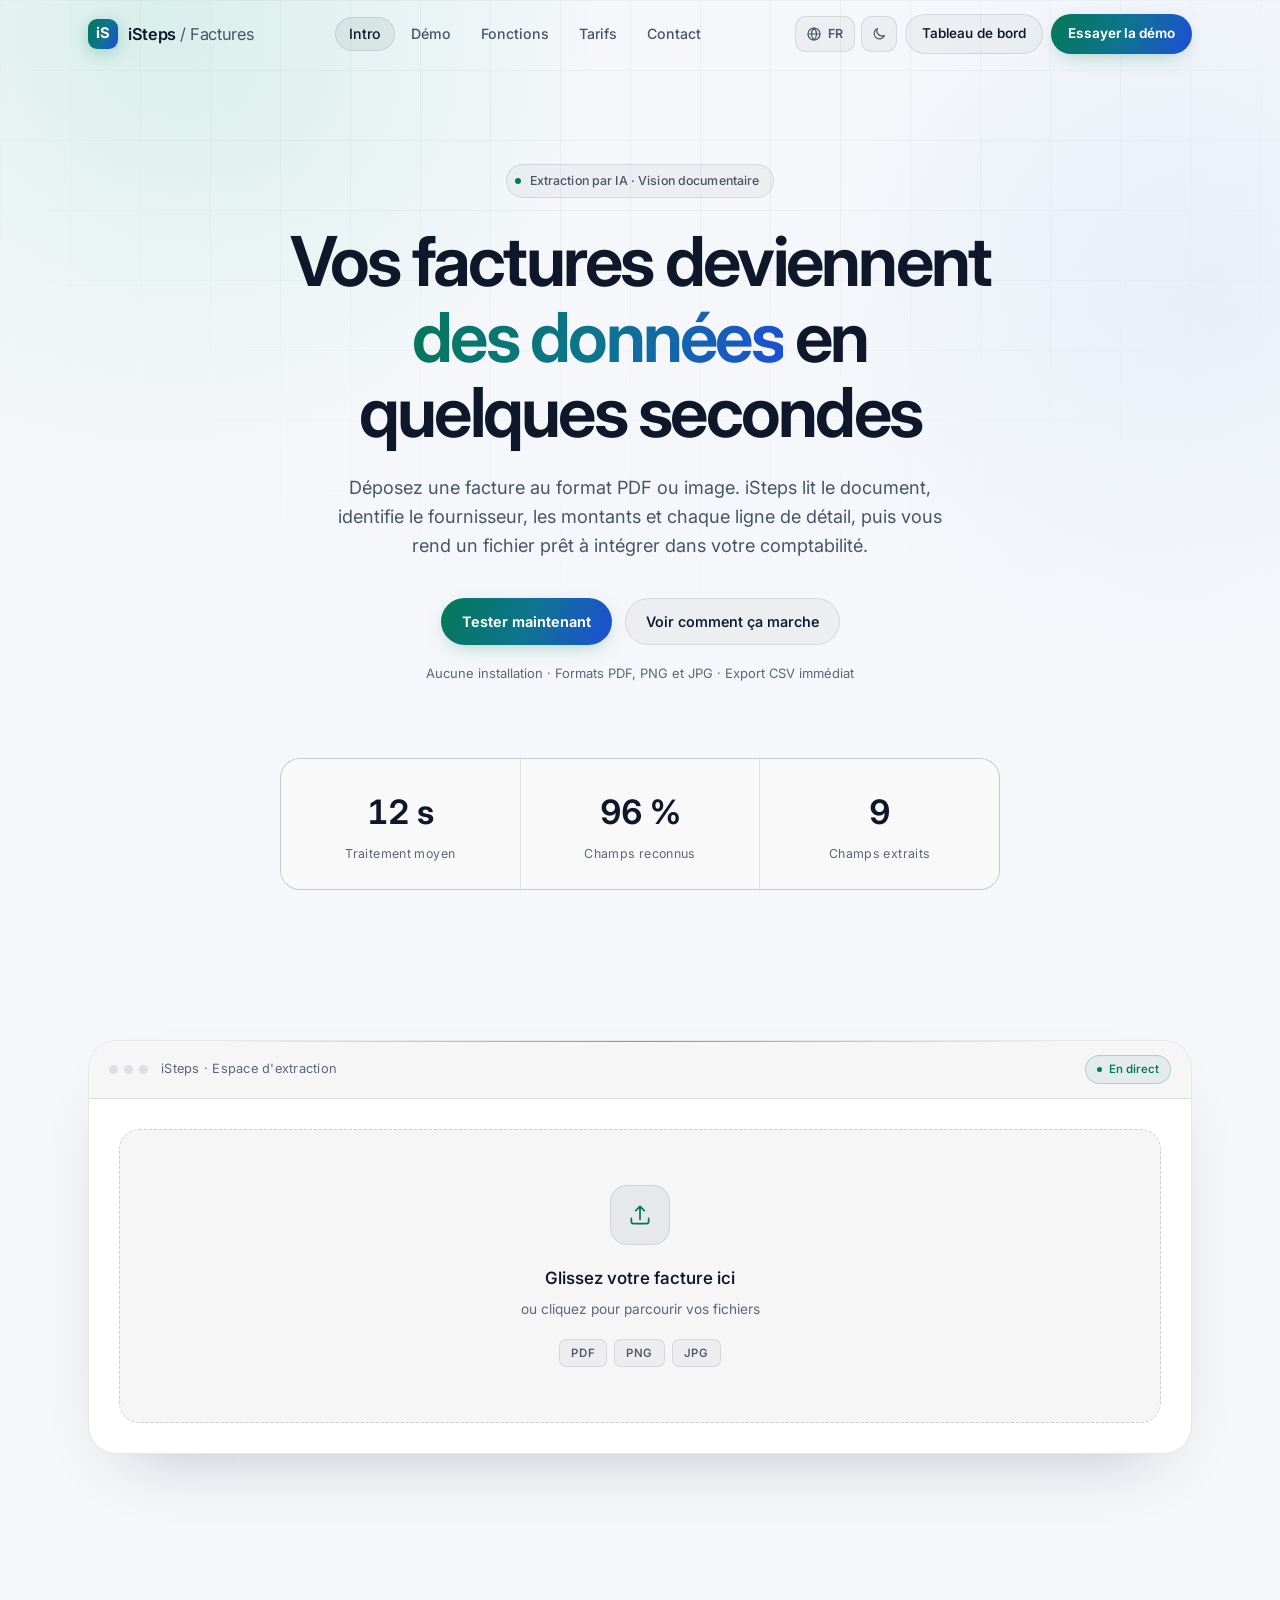
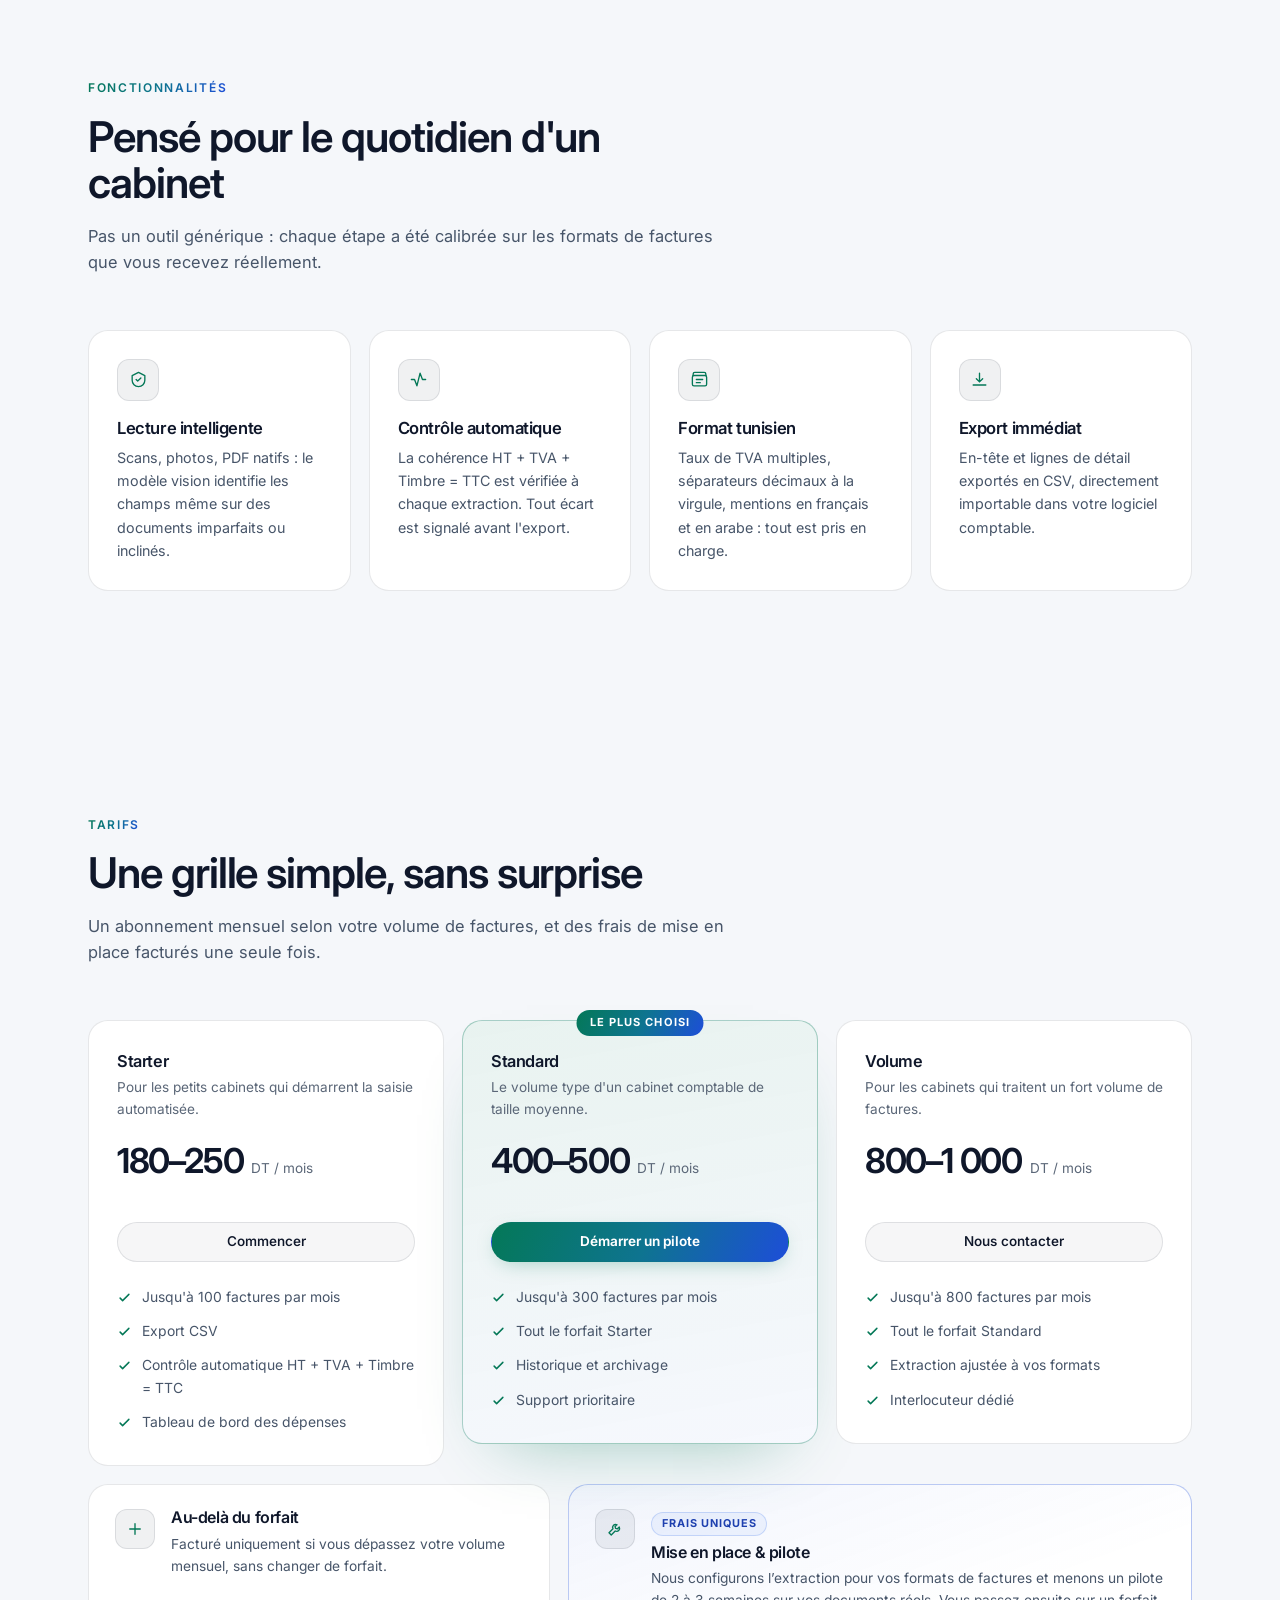
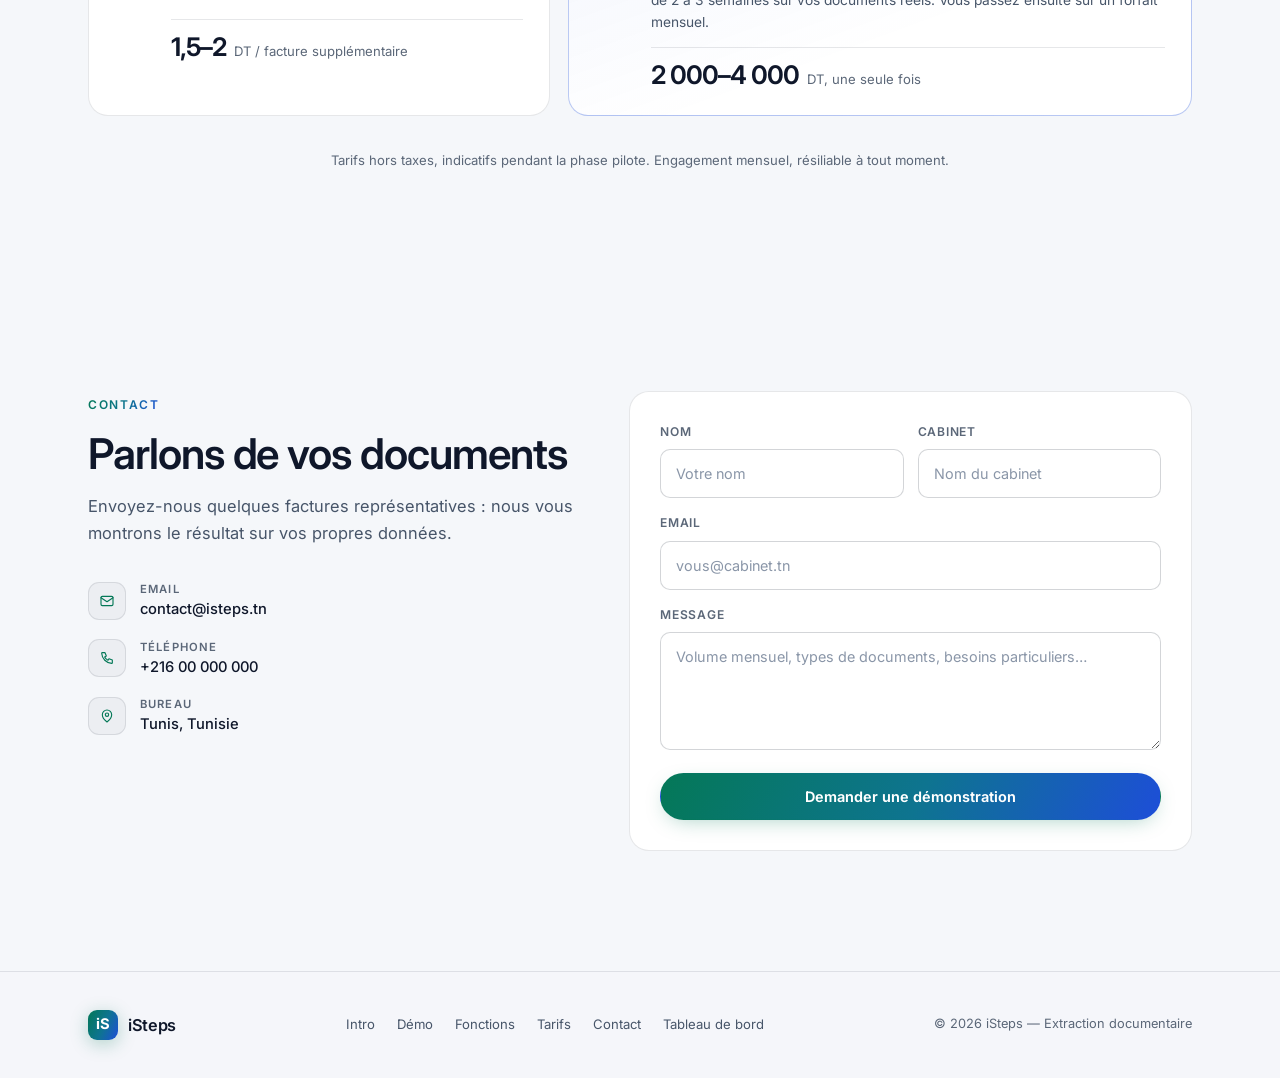
==== commit 3e201880: "Add Timbre fiscal to extraction and consistency check Gemini now extracts montant_timbre alongside H" ====
--- a/static/index.html
+++ b/static/index.html
@@ -246,7 +246,7 @@
 .badge.moyenne{background:var(--warn-bg);color:var(--warn-text);border:1px solid var(--warn-line)}
 .badge.basse{background:var(--err-bg);color:var(--err-text);border:1px solid var(--err-line)}
 
-.amounts{display:grid;grid-template-columns:repeat(3,1fr);gap:12px;margin-bottom:12px}
+.amounts{display:grid;grid-template-columns:repeat(4,1fr);gap:12px;margin-bottom:12px}
 .amt{position:relative;padding:18px;border-radius:var(--r);background:var(--surface);border:1px solid var(--line);overflow:hidden}
 .amt.hero-amt{background:linear-gradient(150deg,rgba(var(--accent-rgb),.12),rgba(var(--accent-2-rgb),.05));border-color:rgba(var(--accent-rgb),.28)}
 .amt .k{font-size:.715rem;text-transform:uppercase;letter-spacing:.11em;color:var(--faint);font-weight:600}
@@ -407,7 +407,7 @@
 @media (max-width:920px){
   .addons{grid-template-columns:1fr}
   .contact-grid{grid-template-columns:1fr;gap:38px}
-  .amounts{grid-template-columns:1fr}
+  .amounts{grid-template-columns:repeat(2,1fr)}
   .fields{grid-template-columns:repeat(2,1fr)}
 }
 @media (max-width:860px){
@@ -557,6 +557,7 @@
             <div class="amounts">
               <div class="amt"><div class="k" data-i18n="amt.ht">Montant HT</div><div class="v" id="vHT">—</div></div>
               <div class="amt"><div class="k" data-i18n="amt.tva">TVA</div><div class="v" id="vTVA">—</div></div>
+              <div class="amt"><div class="k" data-i18n="amt.timbre">Timbre fiscal</div><div class="v" id="vTimbre">—</div></div>
               <div class="amt hero-amt"><div class="k" data-i18n="amt.ttc">Total TTC</div><div class="v" id="vTTC">—</div></div>
             </div>
 
@@ -991,14 +992,17 @@
   document.getElementById('confidence').innerHTML = ['haute','moyenne','basse'].includes(conf)
     ? `<span class="badge ${conf}"><i></i>${esc(t('conf.' + conf))}</span>` : '';
 
-  document.getElementById('vHT').innerHTML  = money(data.montant_ht);
-  document.getElementById('vTVA').innerHTML = money(data.montant_tva);
-  document.getElementById('vTTC').innerHTML = money(data.montant_ttc);
-
-  const ht = num(data.montant_ht), tva = num(data.montant_tva), ttc = num(data.montant_ttc);
+  document.getElementById('vHT').innerHTML     = money(data.montant_ht);
+  document.getElementById('vTVA').innerHTML    = money(data.montant_tva);
+  document.getElementById('vTimbre').innerHTML = money(data.montant_timbre);
+  document.getElementById('vTTC').innerHTML    = money(data.montant_ttc);
+
+  const ht = num(data.montant_ht), tva = num(data.montant_tva), timbre = num(data.montant_timbre), ttc = num(data.montant_ttc);
   const check = document.getElementById('check');
   if (ht !== null && tva !== null && ttc !== null) {
-    const gap = Math.abs(ht + tva - ttc);
+    // timbre is often absent (exempt invoices, or missed by the model) — treat as 0 rather
+    // than skipping the check, since HT/TVA/TTC are the fields that must always be present
+    const gap = Math.abs(ht + tva + (timbre ?? 0) - ttc);
     const ok = gap < 0.02;
     check.hidden = false;
     check.className = `check ${ok ? 'ok' : 'warn'}`;
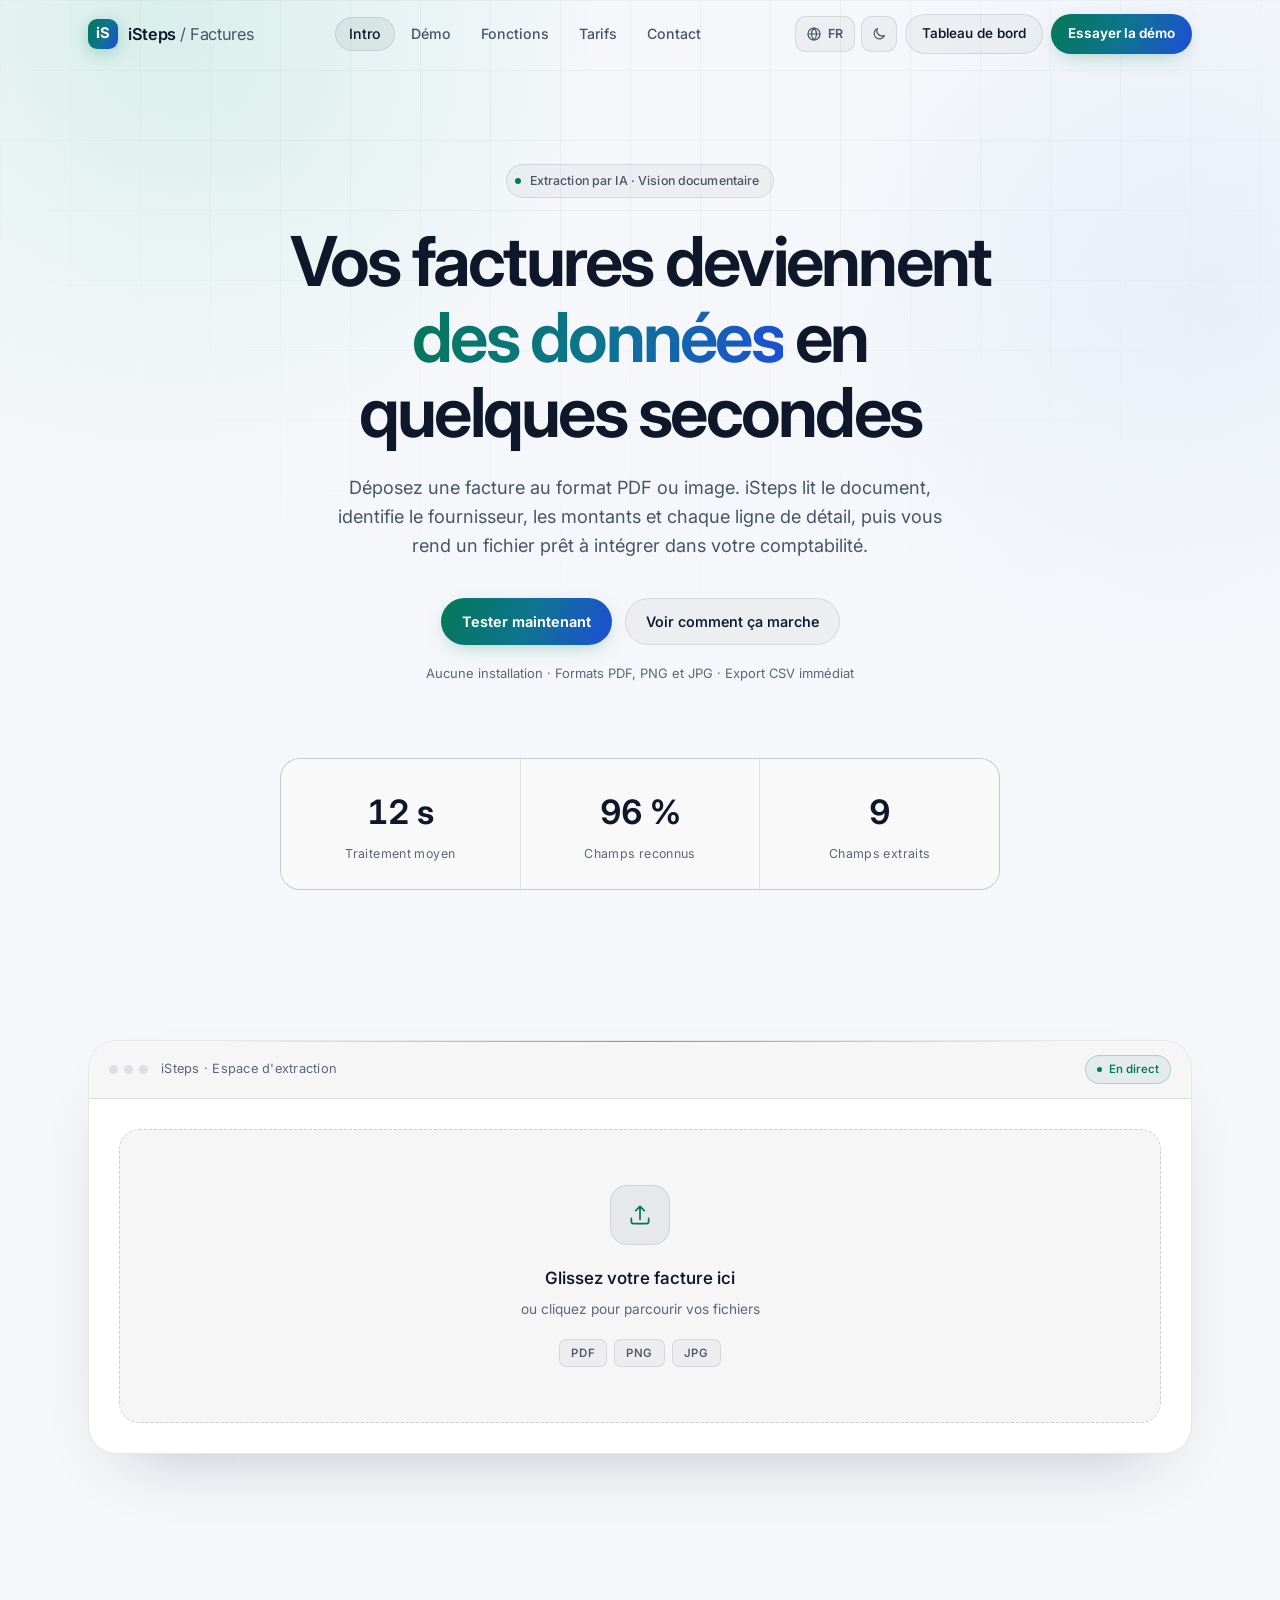
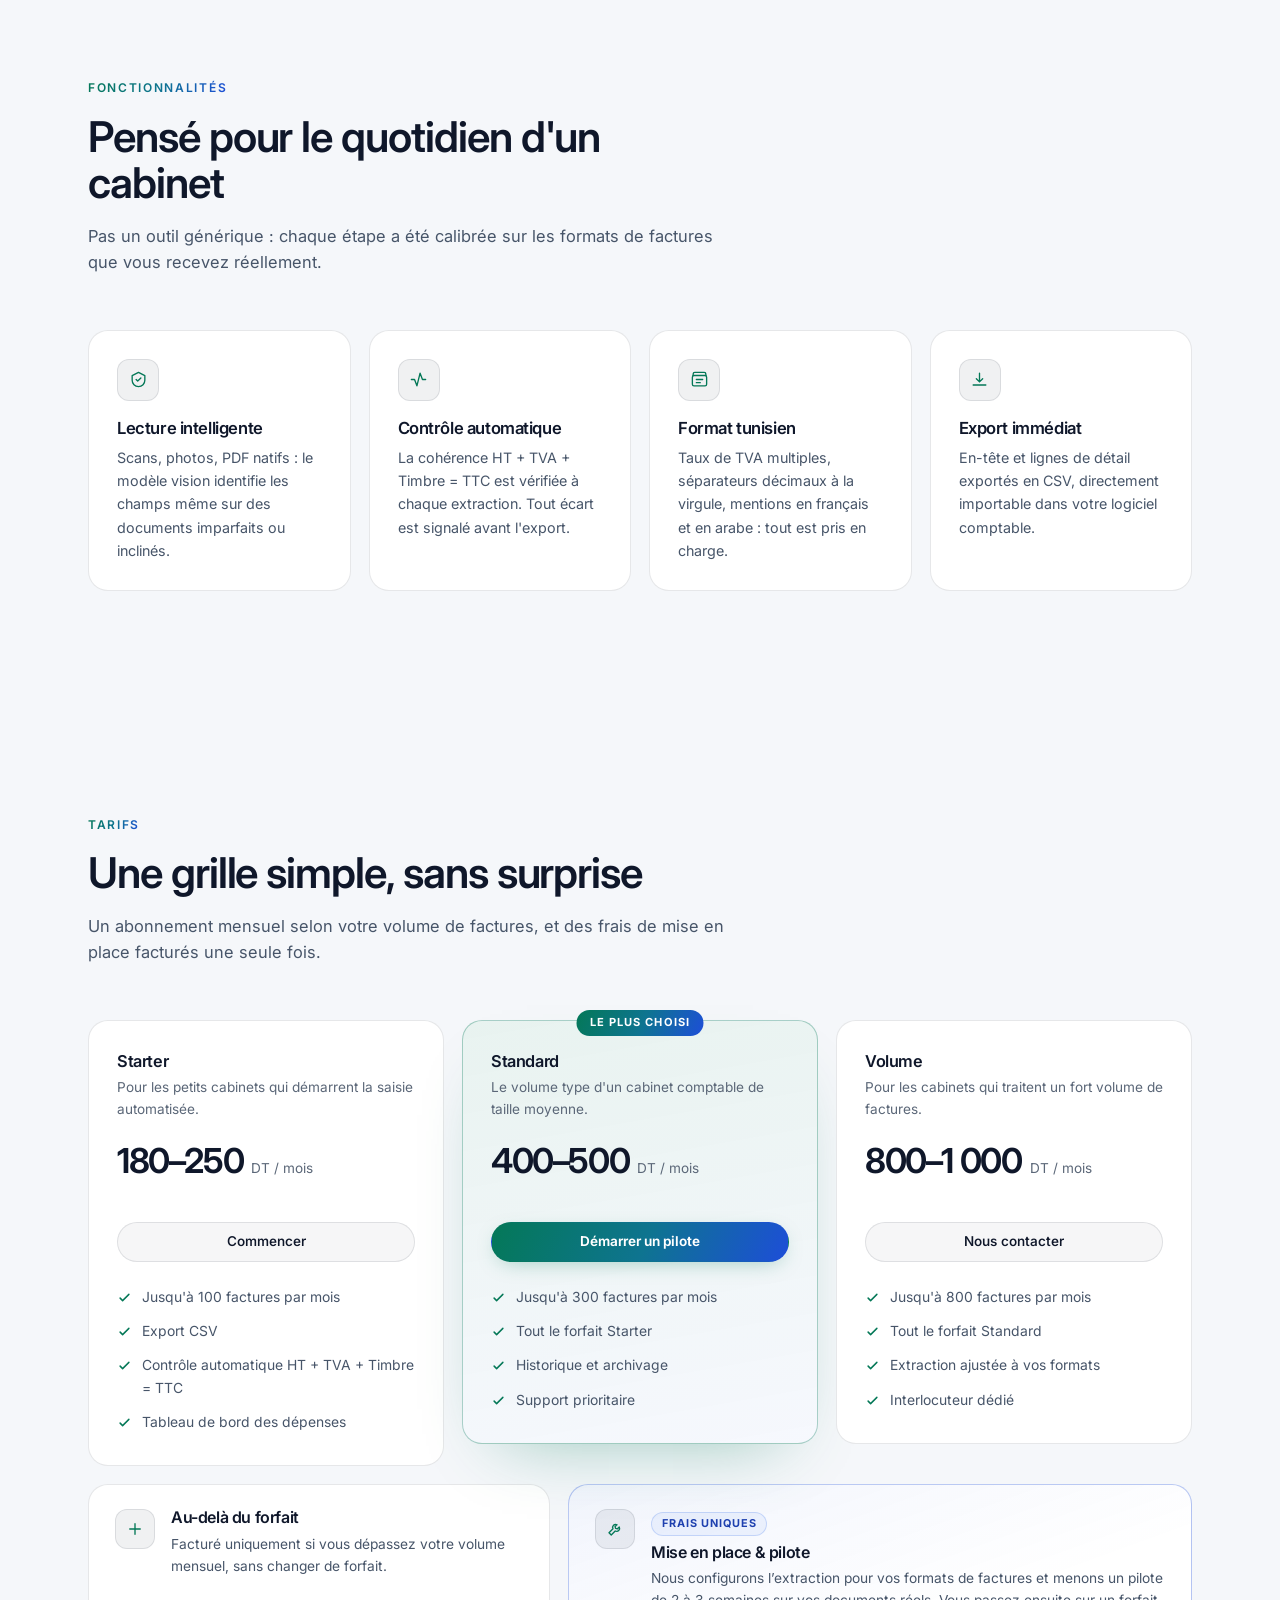
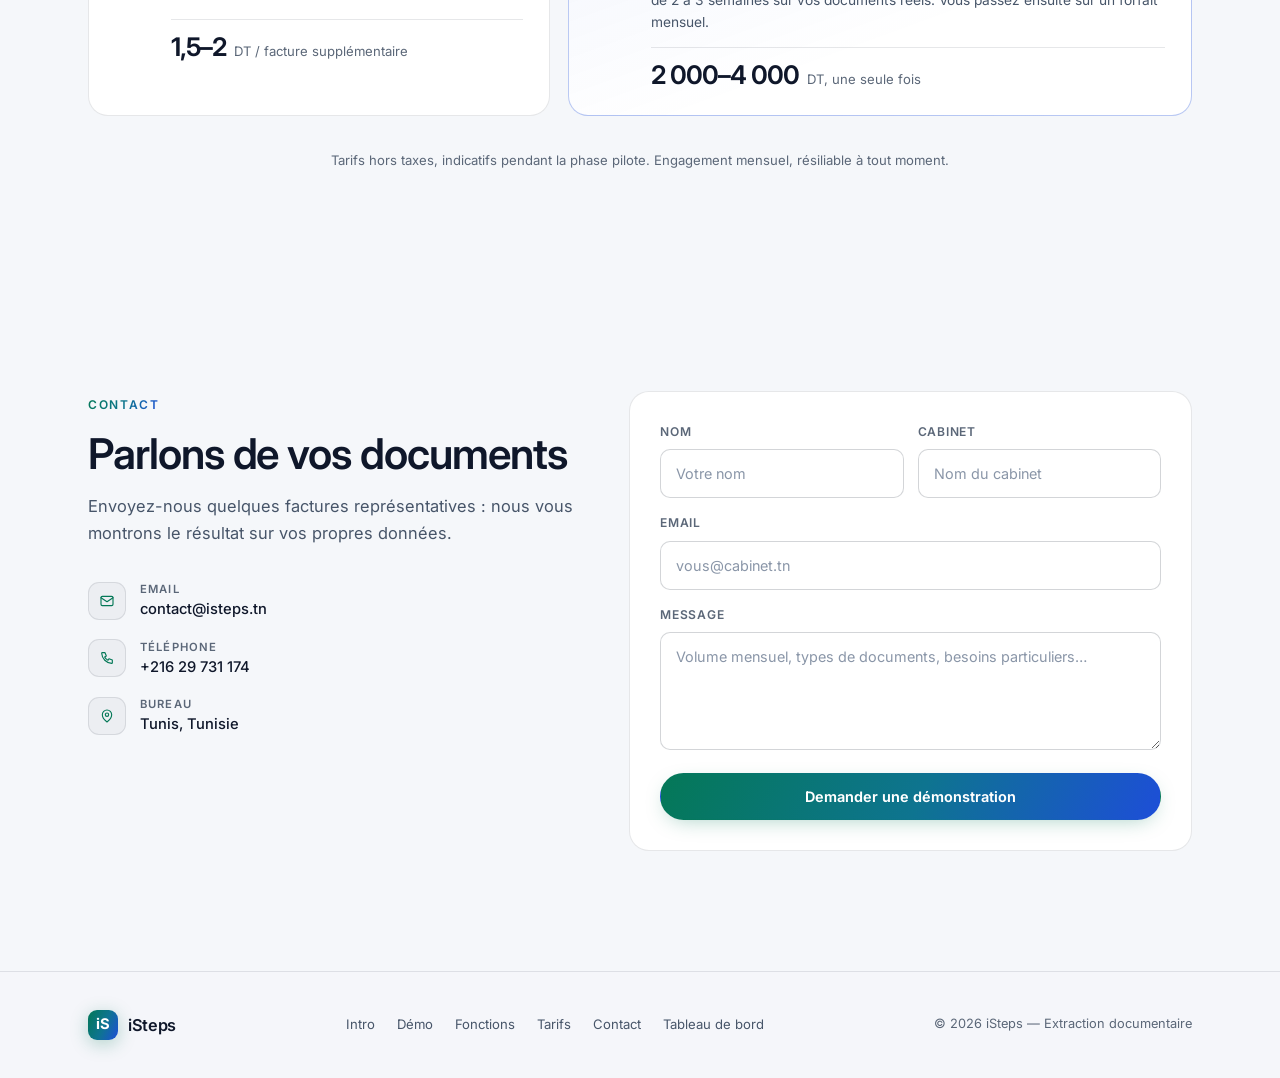
==== commit f42fa5aa: "Replace placeholder phone number with real contact number Co-Authored-By: Claude Sonnet 5 <noreply@a" ====
--- a/static/index.html
+++ b/static/index.html
@@ -245,6 +245,7 @@
 .badge.haute{background:var(--ok-bg);color:var(--ok-text);border:1px solid var(--ok-line)}
 .badge.moyenne{background:var(--warn-bg);color:var(--warn-text);border:1px solid var(--warn-line)}
 .badge.basse{background:var(--err-bg);color:var(--err-text);border:1px solid var(--err-line)}
+.badge.fallback{background:var(--warn-bg);color:var(--warn-text);border:1px solid var(--warn-line)}
 
 .amounts{display:grid;grid-template-columns:repeat(4,1fr);gap:12px;margin-bottom:12px}
 .amt{position:relative;padding:18px;border-radius:var(--r);background:var(--surface);border:1px solid var(--line);overflow:hidden}
@@ -551,7 +552,7 @@
                   <div class="m" id="resMeta">—</div>
                 </div>
               </div>
-              <div id="confidence"></div>
+              <div id="confidence" style="display:flex;flex-wrap:wrap;gap:8px"></div>
             </div>
 
             <div class="amounts">
@@ -723,7 +724,7 @@
             </div>
             <div class="contact-item">
               <span class="ico"><svg viewBox="0 0 24 24"><path d="M5 4h4l2 5-2.5 1.5a11 11 0 0 0 5 5L15 13l5 2v4a1 1 0 0 1-1 1A16 16 0 0 1 4 5a1 1 0 0 1 1-1"/></svg></span>
-              <div><div class="k" data-i18n="contact.phone">Téléphone</div><div class="v ltr">+216 00 000 000</div></div>
+              <div><div class="k" data-i18n="contact.phone">Téléphone</div><div class="v ltr">+216 29 731 174</div></div>
             </div>
             <div class="contact-item">
               <span class="ico"><svg viewBox="0 0 24 24"><path d="M12 21s7-5.6 7-11a7 7 0 1 0-14 0c0 5.4 7 11 7 11"/><circle cx="12" cy="10" r="2.5"/></svg></span>
@@ -989,8 +990,11 @@
   });
 
   const conf = String(data.confiance || '').toLowerCase();
-  document.getElementById('confidence').innerHTML = ['haute','moyenne','basse'].includes(conf)
+  const confBadge = ['haute','moyenne','basse'].includes(conf)
     ? `<span class="badge ${conf}"><i></i>${esc(t('conf.' + conf))}</span>` : '';
+  const fallbackBadge = data.methode_extraction === 'ocr_local'
+    ? `<span class="badge fallback"><i></i>${esc(t('fallback.ocr'))}</span>` : '';
+  document.getElementById('confidence').innerHTML = confBadge + fallbackBadge;
 
   document.getElementById('vHT').innerHTML     = money(data.montant_ht);
   document.getElementById('vTVA').innerHTML    = money(data.montant_tva);
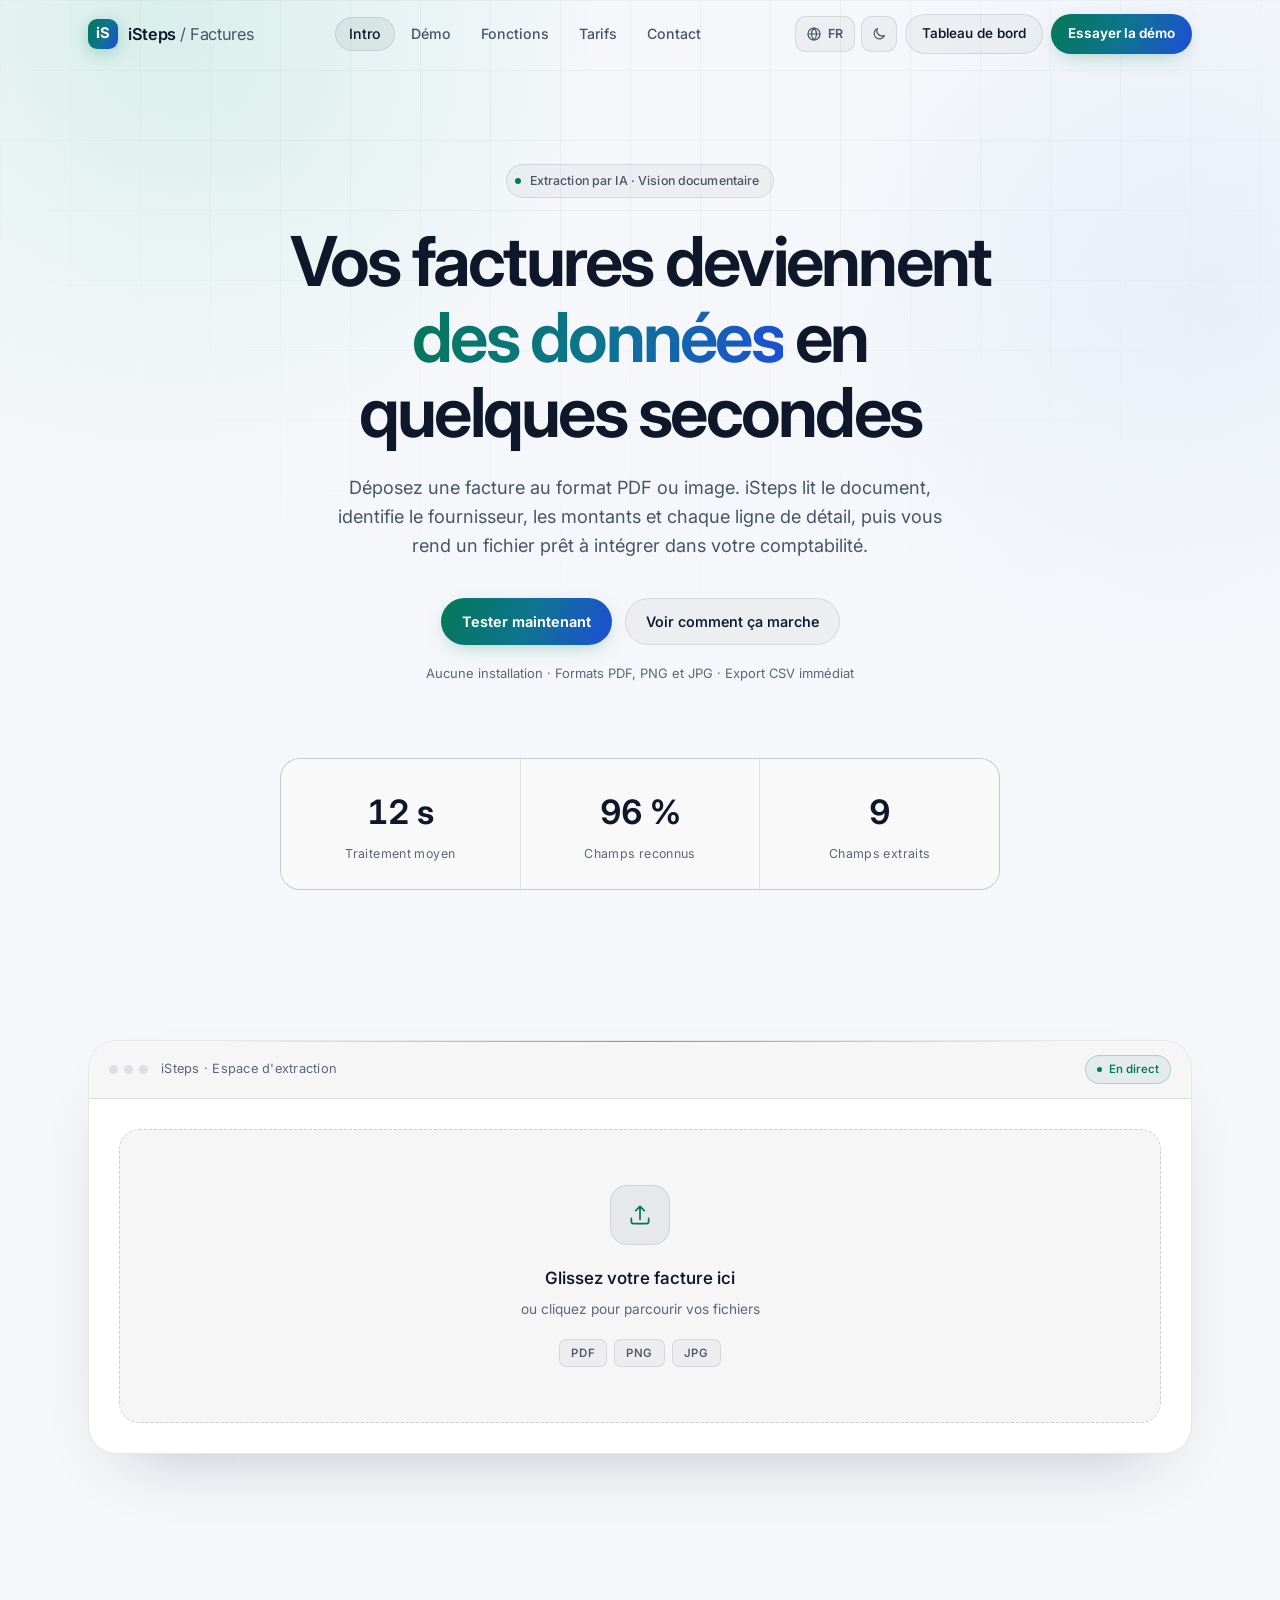
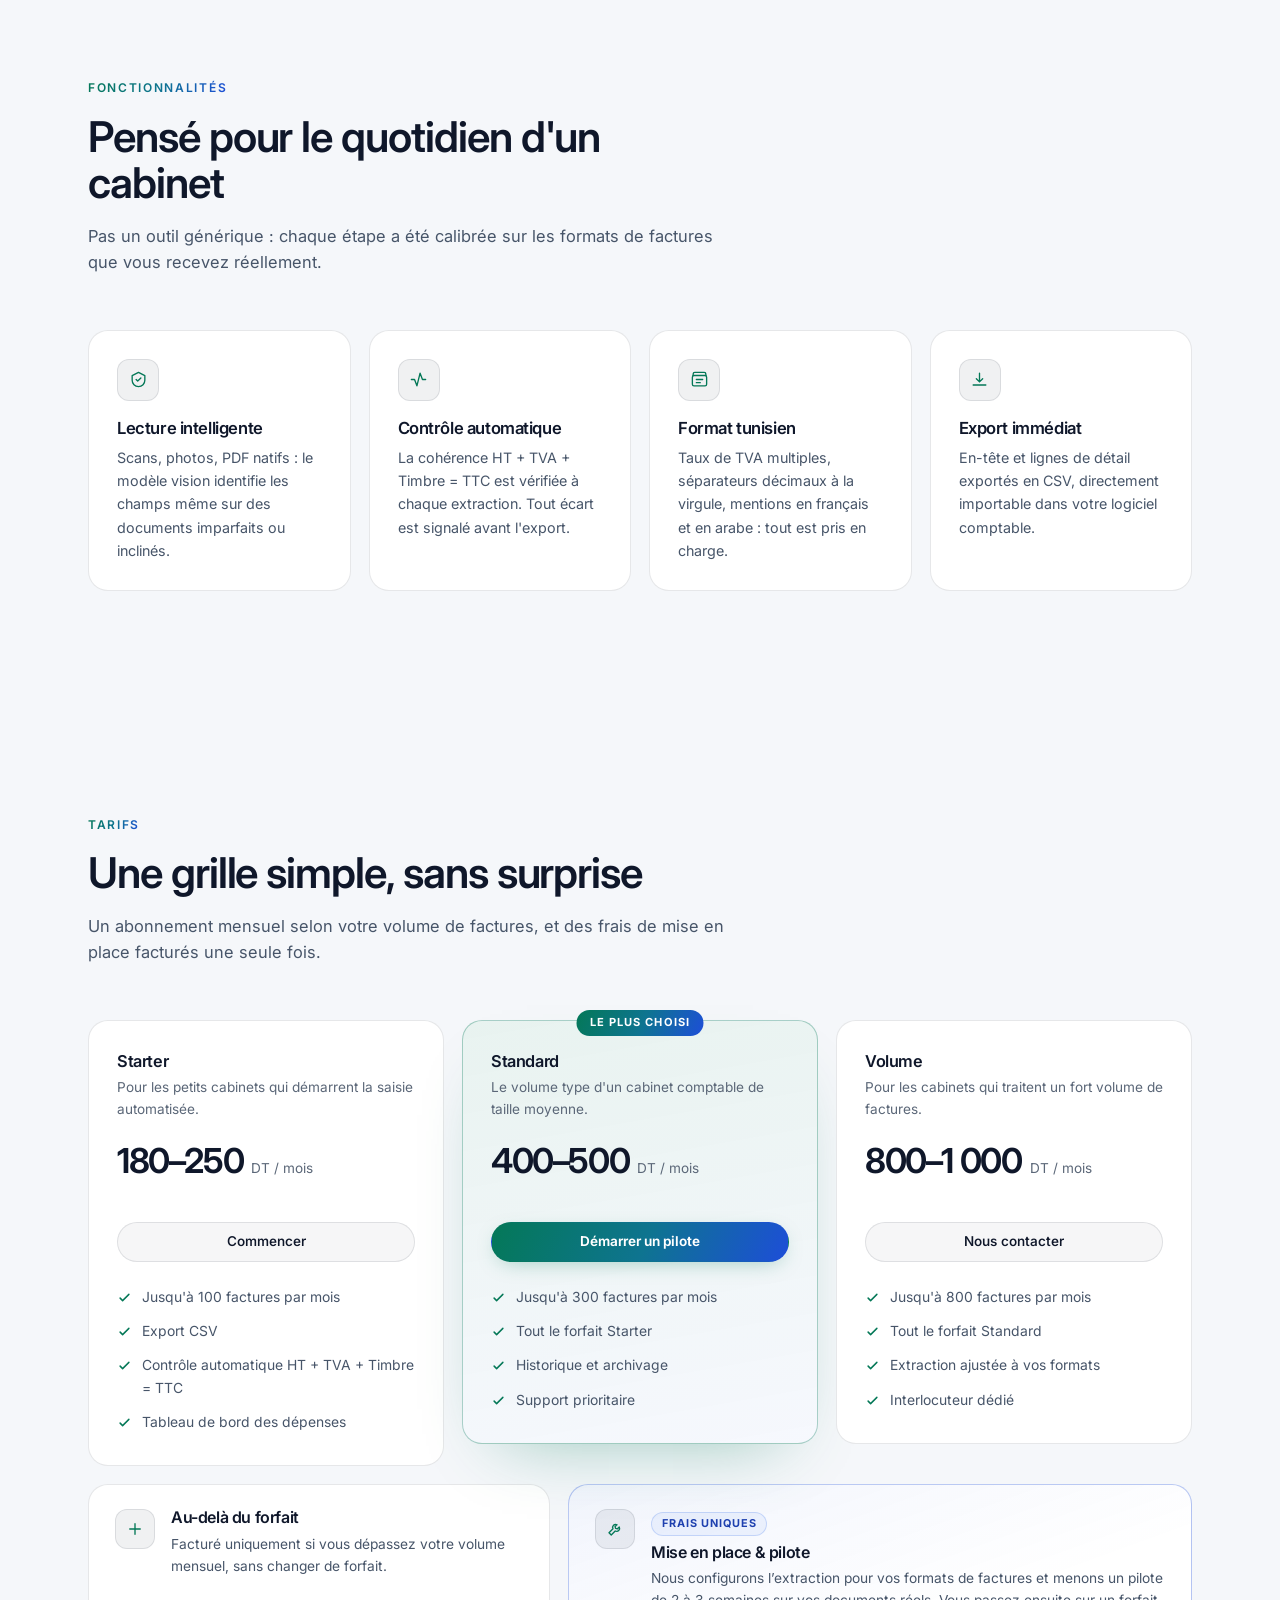
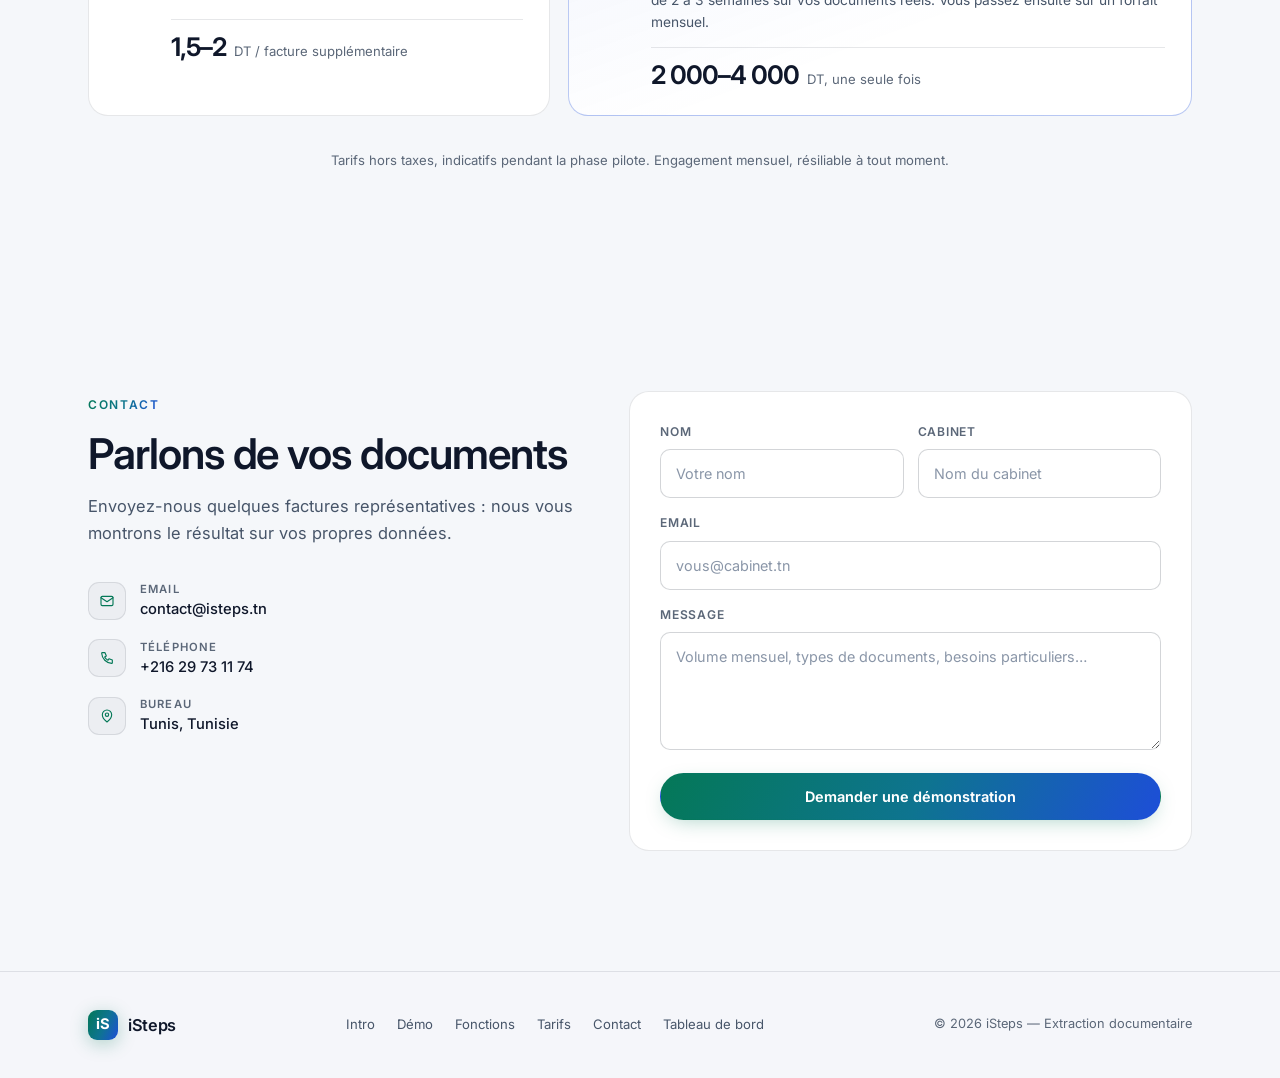
==== commit 9ac68df8: "Fix phone number formatting spacing in contact section Co-Authored-By: Claude Sonnet 5 <noreply@anth" ====
--- a/static/index.html
+++ b/static/index.html
@@ -724,7 +724,7 @@
             </div>
             <div class="contact-item">
               <span class="ico"><svg viewBox="0 0 24 24"><path d="M5 4h4l2 5-2.5 1.5a11 11 0 0 0 5 5L15 13l5 2v4a1 1 0 0 1-1 1A16 16 0 0 1 4 5a1 1 0 0 1 1-1"/></svg></span>
-              <div><div class="k" data-i18n="contact.phone">Téléphone</div><div class="v ltr">+216 29 731 174</div></div>
+              <div><div class="k" data-i18n="contact.phone">Téléphone</div><div class="v ltr">+216 29 73 11 74</div></div>
             </div>
             <div class="contact-item">
               <span class="ico"><svg viewBox="0 0 24 24"><path d="M12 21s7-5.6 7-11a7 7 0 1 0-14 0c0 5.4 7 11 7 11"/><circle cx="12" cy="10" r="2.5"/></svg></span>
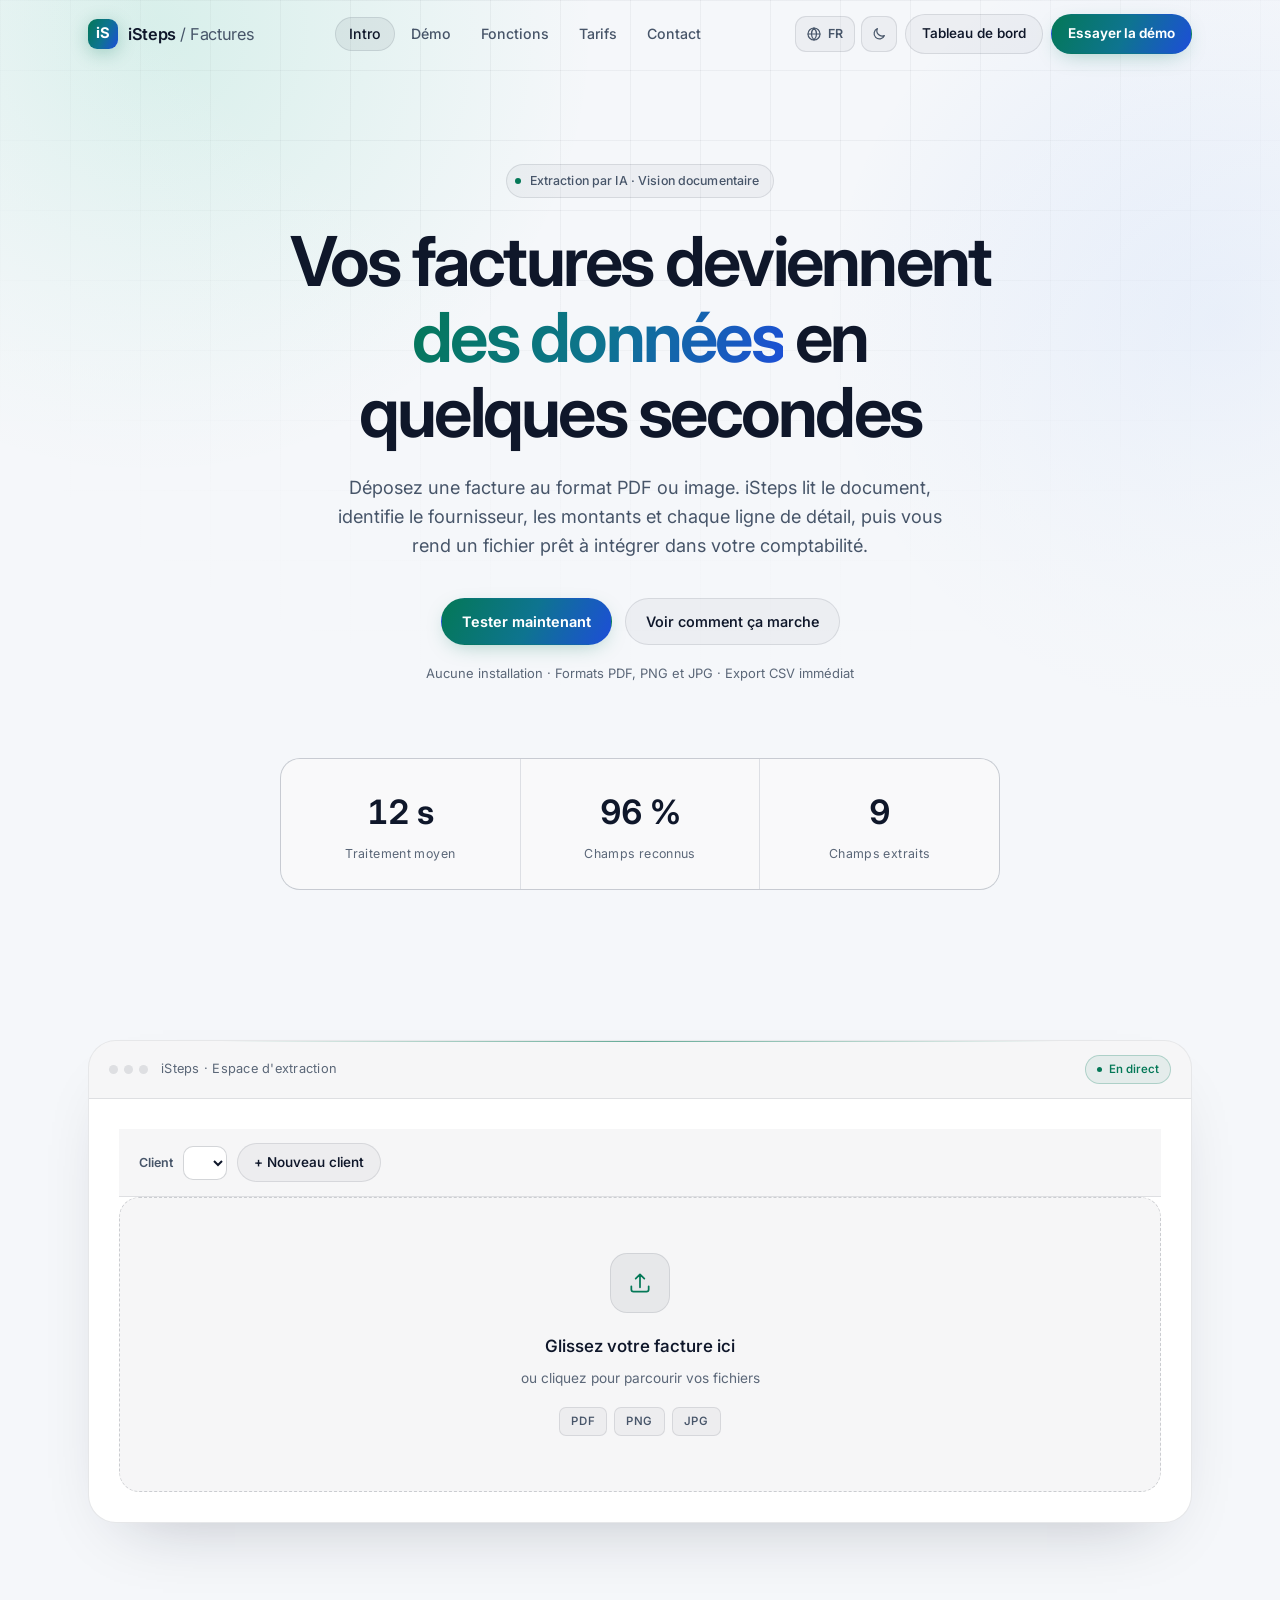
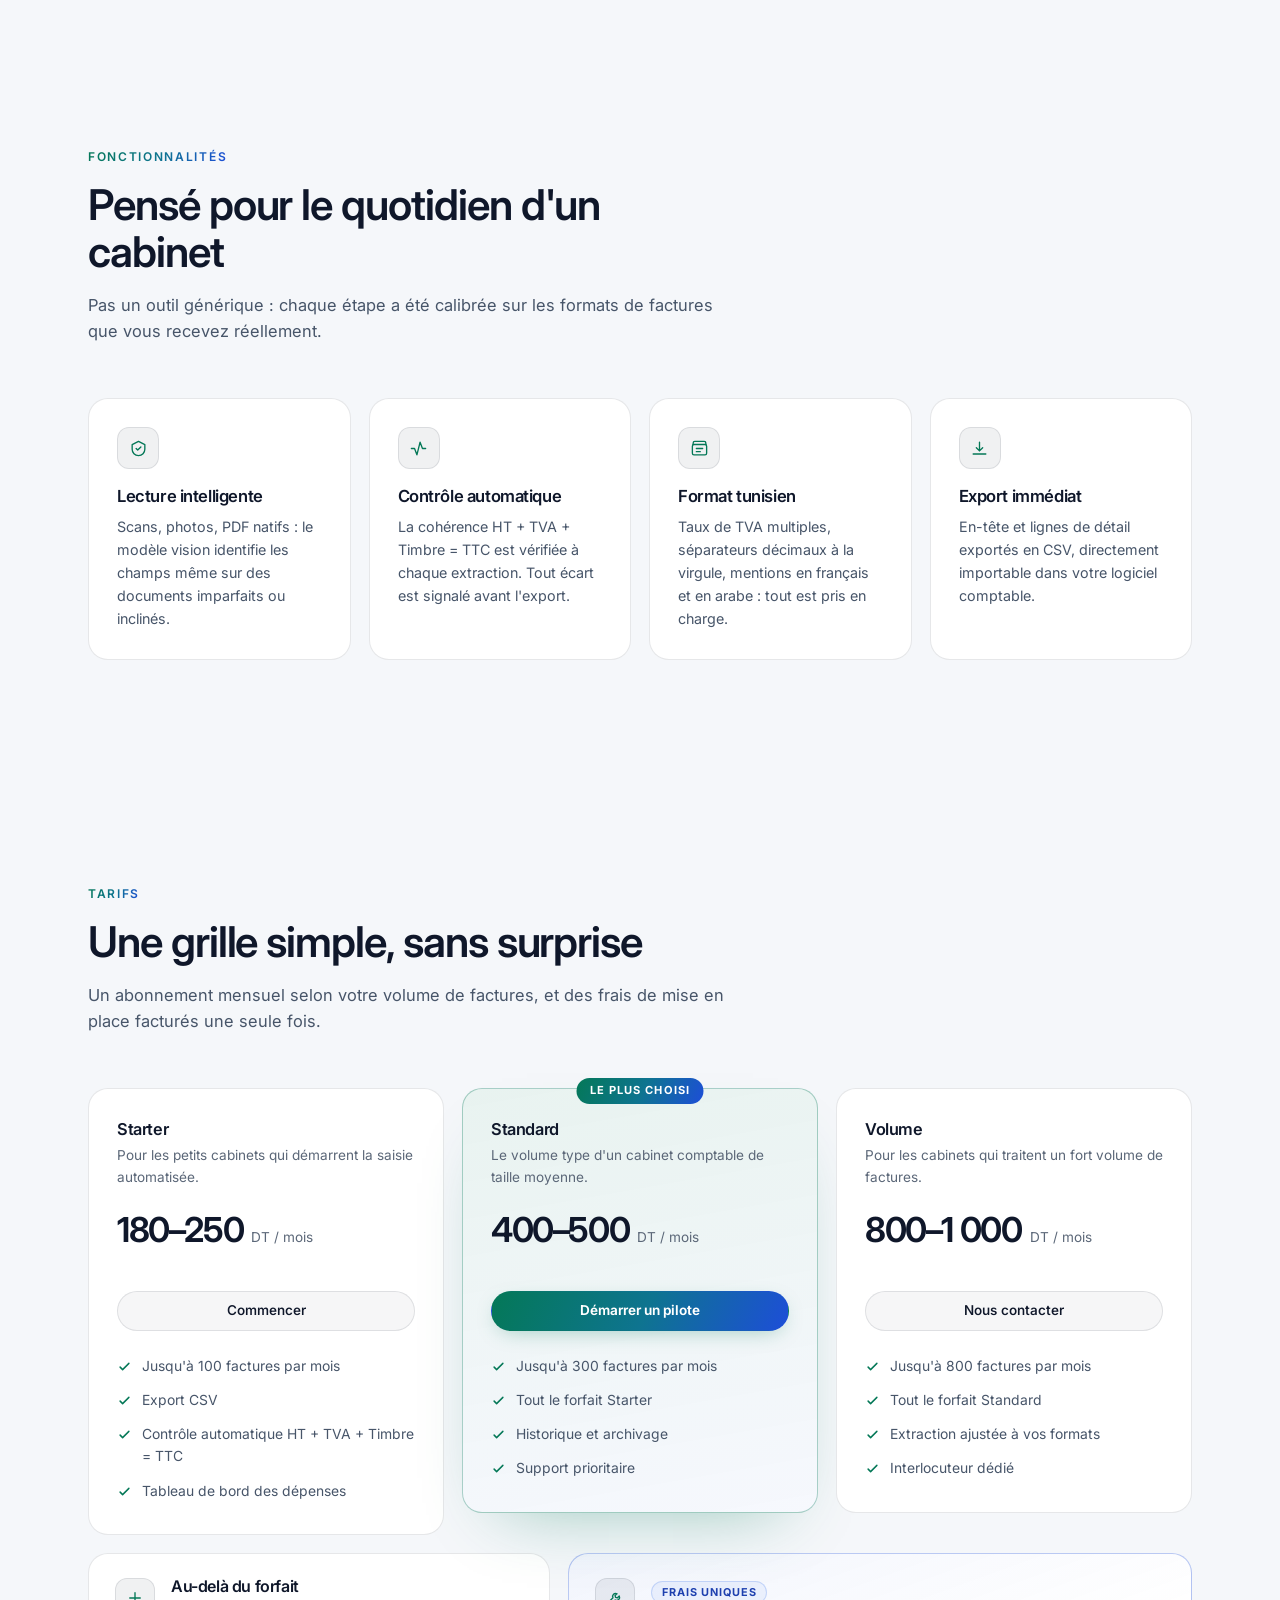
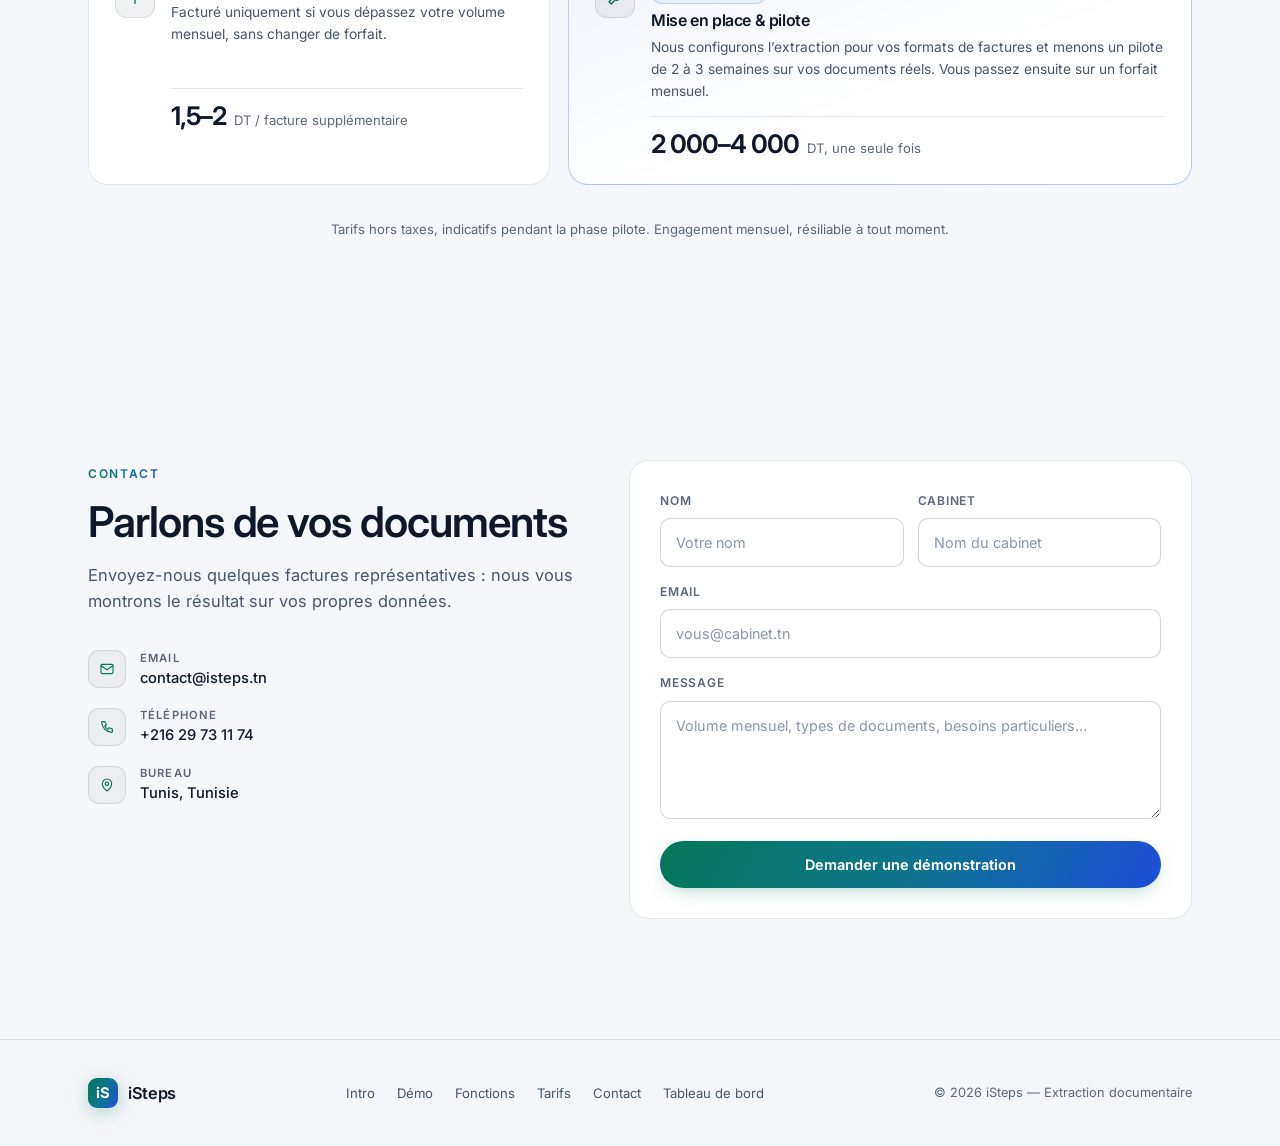
==== commit 4268afc6: "Add client folders, multi-page PDF support, editable corrections, and a review queue - clients table" ====
--- a/static/index.html
+++ b/static/index.html
@@ -162,6 +162,14 @@
   background:linear-gradient(90deg,transparent,rgba(var(--accent-rgb),.6),transparent);
 }
 .ws-bar{display:flex;align-items:center;gap:13px;padding:14px 20px;border-bottom:1px solid var(--line);background:var(--surface)}
+.client-picker{display:flex;align-items:center;flex-wrap:wrap;gap:10px;padding:14px 20px;border-bottom:1px solid var(--line);background:var(--surface)}
+.client-picker label{font-size:.78rem;color:var(--muted);font-weight:600}
+.client-picker select,.client-add input{
+  font:inherit;font-size:.85rem;color:var(--text);background:var(--input-bg);
+  border:1px solid var(--line-2);border-radius:var(--r-sm);padding:7px 11px;
+}
+.client-picker select:focus,.client-add input:focus{outline:none;border-color:rgba(var(--accent-rgb),.55)}
+.client-add{display:inline-flex;align-items:center;gap:8px}
 .ws-dots{display:flex;gap:6px}
 .ws-dots i{width:9px;height:9px;border-radius:50%;background:var(--surface-3)}
 .ws-title{font-size:.8rem;color:var(--faint);letter-spacing:.02em}
@@ -252,6 +260,8 @@
 .amt.hero-amt{background:linear-gradient(150deg,rgba(var(--accent-rgb),.12),rgba(var(--accent-2-rgb),.05));border-color:rgba(var(--accent-rgb),.28)}
 .amt .k{font-size:.715rem;text-transform:uppercase;letter-spacing:.11em;color:var(--faint);font-weight:600}
 .amt .v{font-size:1.42rem;font-weight:650;margin-top:8px;letter-spacing:-.025em;font-variant-numeric:tabular-nums}
+.amt-input{display:flex;align-items:baseline;gap:4px;margin-top:8px}
+.amt-input .v{margin-top:0}
 .c{font-size:.78em;color:var(--faint);font-weight:500;margin-inline-start:4px}
 
 .check{display:flex;align-items:center;gap:9px;padding:10px 15px;border-radius:var(--r);font-size:.815rem;font-weight:500;margin-bottom:22px}
@@ -278,6 +288,22 @@
 .empty-row{color:var(--faint);text-align:center!important;padding:26px!important}
 .res-actions{display:flex;gap:11px;margin-top:22px;flex-wrap:wrap}
 .res-actions svg{width:15px;height:15px;stroke:currentColor;fill:none;stroke-width:2;stroke-linecap:round;stroke-linejoin:round}
+
+.docs-note{font-size:.83rem;color:var(--muted);margin:2px 0 18px}
+.doc-card{padding-top:26px;margin-top:26px;border-top:1px dashed var(--line)}
+.doc-card:first-child{padding-top:0;margin-top:0;border-top:none}
+.doc-card-head{display:flex;align-items:center;justify-content:space-between;gap:12px;margin-bottom:16px;flex-wrap:wrap}
+.doc-title{font-weight:650;font-size:.9rem;color:var(--faint)}
+.doc-badges{display:flex;flex-wrap:wrap;gap:8px}
+.doc-actions{display:flex;gap:11px;margin-top:22px;flex-wrap:wrap;align-items:center}
+.doc-actions svg{width:15px;height:15px;stroke:currentColor;fill:none;stroke-width:2;stroke-linecap:round;stroke-linejoin:round}
+.save-status{font-size:.8rem;color:var(--ok-text);opacity:0;transition:opacity .25s}
+.save-status.on{opacity:1}
+.save-status.err{color:var(--err-text)}
+input.ed{border:none;background:transparent;color:inherit;font:inherit;width:100%;padding:0;font-variant-numeric:tabular-nums}
+input.ed:focus{outline:none;box-shadow:0 0 0 2px rgba(var(--accent-rgb),.35);border-radius:4px}
+tbody input.ed{font-size:inherit}
+td.num input.ed{text-align:end}
 
 @keyframes fadeUp{from{opacity:0;transform:translateY(12px)}to{opacity:1;transform:translateY(0)}}
 
@@ -515,6 +541,17 @@
         </div>
 
         <div class="ws-body">
+          <div class="client-picker" id="clientPicker">
+            <label for="clientSelect" data-i18n="client.label">Client</label>
+            <select id="clientSelect"></select>
+            <button type="button" class="btn btn-ghost btn-sm" id="newClientBtn" data-i18n="client.new">+ Nouveau client</button>
+            <span class="client-add" id="clientAdd" hidden>
+              <input type="text" id="newClientName" data-i18n-attr="placeholder:client.namePh">
+              <button type="button" class="btn btn-primary btn-sm" id="clientAddConfirm" data-i18n="client.add">Ajouter</button>
+              <button type="button" class="btn btn-ghost btn-sm" id="clientAddCancel" data-i18n="client.cancel">Annuler</button>
+            </span>
+          </div>
+
           <div id="dropzone" tabindex="0" role="button" data-i18n-attr="aria-label:demo.dropAria">
             <div id="dzIdle">
               <div class="dz-icon">
@@ -552,46 +589,68 @@
                   <div class="m" id="resMeta">—</div>
                 </div>
               </div>
-              <div id="confidence" style="display:flex;flex-wrap:wrap;gap:8px"></div>
             </div>
 
-            <div class="amounts">
-              <div class="amt"><div class="k" data-i18n="amt.ht">Montant HT</div><div class="v" id="vHT">—</div></div>
-              <div class="amt"><div class="k" data-i18n="amt.tva">TVA</div><div class="v" id="vTVA">—</div></div>
-              <div class="amt"><div class="k" data-i18n="amt.timbre">Timbre fiscal</div><div class="v" id="vTimbre">—</div></div>
-              <div class="amt hero-amt"><div class="k" data-i18n="amt.ttc">Total TTC</div><div class="v" id="vTTC">—</div></div>
-            </div>
-
-            <div class="check" id="check" hidden>
-              <svg viewBox="0 0 24 24"><path id="checkIcon" d="m5 13 4 4L19 7"/></svg>
-              <span id="checkText"></span>
-            </div>
-
-            <div class="fields" id="fields"></div>
-
-            <div class="table-wrap">
-              <table>
-                <thead>
-                  <tr>
-                    <th data-i18n="th.desc">Description</th>
-                    <th class="num" data-i18n="th.qty">Qté</th>
-                    <th class="num" data-i18n="th.unit">Prix unitaire</th>
-                    <th class="num" data-i18n="th.amount">Montant</th>
-                  </tr>
-                </thead>
-                <tbody id="linesBody"></tbody>
-              </table>
-            </div>
+            <div class="docs-note" id="docsNote" hidden></div>
+            <div id="docsList"></div>
 
             <div class="res-actions">
-              <button class="btn btn-primary btn-sm" id="exportBtn">
-                <svg viewBox="0 0 24 24"><path d="M12 4v11m0 0-4-4m4 4 4-4"/><path d="M5 19h14"/></svg>
-                <span data-i18n="res.export">Exporter en CSV</span>
-              </button>
               <button class="btn btn-ghost btn-sm" id="resetBtn" data-i18n="res.reset">Nouvelle facture</button>
               <a class="btn btn-ghost btn-sm" href="/dashboard" data-i18n="res.viewDash">Voir le tableau de bord</a>
             </div>
           </div>
+
+          <template id="docCardTpl">
+            <div class="doc-card">
+              <div class="doc-card-head">
+                <div class="doc-title" data-role="docTitle"></div>
+                <div class="doc-badges" data-role="confidence"></div>
+              </div>
+
+              <div class="amounts">
+                <div class="amt"><div class="k" data-role="lblHt"></div><div class="amt-input"><input class="v ed" data-field="montant_ht" inputmode="decimal"><span class="c" data-role="curHt"></span></div></div>
+                <div class="amt"><div class="k" data-role="lblTva"></div><div class="amt-input"><input class="v ed" data-field="montant_tva" inputmode="decimal"><span class="c" data-role="curTva"></span></div></div>
+                <div class="amt"><div class="k" data-role="lblTimbre"></div><div class="amt-input"><input class="v ed" data-field="montant_timbre" inputmode="decimal"><span class="c" data-role="curTimbre"></span></div></div>
+                <div class="amt hero-amt"><div class="k" data-role="lblTtc"></div><div class="amt-input"><input class="v ed" data-field="montant_ttc" inputmode="decimal"><span class="c" data-role="curTtc"></span></div></div>
+              </div>
+
+              <div class="check" data-role="check" hidden>
+                <svg viewBox="0 0 24 24"><path data-role="checkIcon" d="m5 13 4 4L19 7"/></svg>
+                <span data-role="checkText"></span>
+              </div>
+
+              <div class="fields">
+                <div class="field"><div class="k" data-role="lblSupplier"></div><input class="v ed" data-field="fournisseur" dir="auto"></div>
+                <div class="field"><div class="k" data-role="lblDate"></div><input class="v ed" data-field="date"></div>
+                <div class="field"><div class="k" data-role="lblNumber"></div><input class="v ed" data-field="numero_facture"></div>
+              </div>
+
+              <div class="table-wrap">
+                <table>
+                  <thead>
+                    <tr>
+                      <th data-role="thDesc"></th>
+                      <th class="num" data-role="thQty"></th>
+                      <th class="num" data-role="thUnit"></th>
+                      <th class="num" data-role="thAmount"></th>
+                    </tr>
+                  </thead>
+                  <tbody data-role="linesBody"></tbody>
+                </table>
+              </div>
+
+              <div class="doc-actions">
+                <button class="btn btn-primary btn-sm" data-role="exportBtn">
+                  <svg viewBox="0 0 24 24"><path d="M12 4v11m0 0-4-4m4 4 4-4"/><path d="M5 19h14"/></svg>
+                  <span data-role="exportLabel"></span>
+                </button>
+                <button class="btn btn-ghost btn-sm" data-role="saveBtn">
+                  <span data-role="saveLabel"></span>
+                </button>
+                <span class="save-status" data-role="saveStatus"></span>
+              </div>
+            </div>
+          </template>
         </div>
       </div>
     </div>
@@ -885,12 +944,19 @@
 const alertBox  = document.getElementById('alert');
 const alertText = document.getElementById('alertText');
 const results   = document.getElementById('results');
-const linesBody = document.getElementById('linesBody');
-const fieldsBox = document.getElementById('fields');
-const exportBtn = document.getElementById('exportBtn');
+const docsList  = document.getElementById('docsList');
+const docsNote  = document.getElementById('docsNote');
+const docCardTpl= document.getElementById('docCardTpl');
 const resetBtn  = document.getElementById('resetBtn');
 
-let lastResult = null, lastFile = null, analysedAt = null, lastAlert = null, stepTimers = [];
+const clientSelect     = document.getElementById('clientSelect');
+const newClientBtn     = document.getElementById('newClientBtn');
+const clientAdd        = document.getElementById('clientAdd');
+const newClientName    = document.getElementById('newClientName');
+const clientAddConfirm = document.getElementById('clientAddConfirm');
+const clientAddCancel  = document.getElementById('clientAddCancel');
+
+let lastDocs = null, lastFile = null, analysedAt = null, lastAlert = null, stepTimers = [];
 
 // Tunisian dinar is quoted in millimes: always 3 decimals
 let nf;
@@ -904,6 +970,66 @@
   return Number.isFinite(n) ? n : null;
 };
 const money = v => { const n = num(v); return n === null ? '—' : `${nf.format(n)}<span class="c">${esc(t('cur'))}</span>`; };
+
+/* ============================================================
+   CLIENTS — the accountant's own client folders. Invoices tag onto
+   one so the dashboard and review queue can be filtered per client.
+   ============================================================ */
+const CLIENT_STORAGE_KEY = 'isteps_client_id';
+
+function populateClientSelect(clients, selectedId){
+  clientSelect.innerHTML = `<option value="">${esc(t('client.none'))}</option>` +
+    clients.map(c => `<option value="${c.id}">${esc(c.name)}</option>`).join('');
+  if (selectedId && clients.some(c => String(c.id) === String(selectedId))) clientSelect.value = String(selectedId);
+}
+
+async function loadClients(selectedId){
+  try {
+    const res = await fetch('/clients');
+    if (!res.ok) return;
+    const data = await res.json();
+    populateClientSelect(data.clients || [], selectedId ?? localStorage.getItem(CLIENT_STORAGE_KEY));
+  } catch (e) { /* client picker is a convenience, not required for the demo to work */ }
+}
+loadClients();
+
+clientSelect.addEventListener('change', () => {
+  if (clientSelect.value) localStorage.setItem(CLIENT_STORAGE_KEY, clientSelect.value);
+  else localStorage.removeItem(CLIENT_STORAGE_KEY);
+});
+
+newClientBtn.addEventListener('click', () => {
+  clientAdd.hidden = false;
+  newClientBtn.hidden = true;
+  newClientName.value = '';
+  newClientName.focus();
+});
+clientAddCancel.addEventListener('click', () => {
+  clientAdd.hidden = true;
+  newClientBtn.hidden = false;
+});
+async function submitNewClient(){
+  const name = newClientName.value.trim();
+  if (!name) return;
+  clientAddConfirm.disabled = true;
+  try {
+    const res = await fetch('/clients', {
+      method:'POST', headers:{ 'Content-Type':'application/json' }, body: JSON.stringify({ name }),
+    });
+    if (!res.ok) throw new Error(res.statusText);
+    const client = await res.json();
+    await loadClients(client.id);
+    localStorage.setItem(CLIENT_STORAGE_KEY, String(client.id));
+    clientAdd.hidden = true;
+    newClientBtn.hidden = false;
+  } catch (e) {
+    showAlert('err.network', { msg: e.message });
+  } finally {
+    clientAddConfirm.disabled = false;
+  }
+}
+clientAddConfirm.addEventListener('click', submitNewClient);
+newClientName.addEventListener('keydown', e => { if (e.key === 'Enter') { e.preventDefault(); submitNewClient(); } });
 
 dropzone.addEventListener('click', () => { if (!dropzone.classList.contains('busy')) fileInput.click(); });
 dropzone.addEventListener('keydown', e => { if (e.key === 'Enter' || e.key === ' ') { e.preventDefault(); fileInput.click(); } });
@@ -950,6 +1076,7 @@
 
   const fd = new FormData();
   fd.append('file', file);
+  if (clientSelect.value) fd.append('client_id', clientSelect.value);
 
   try {
     const res = await fetch('/extract', { method:'POST', body:fd });
@@ -967,10 +1094,11 @@
     steps.forEach(s => { s.classList.remove('active'); s.classList.add('done'); });
     await new Promise(r => setTimeout(r, 420));
     stopScan();
-    lastResult = data;
+    lastDocs = Array.isArray(data.documents) ? data.documents : [data];
+    lastDocs.forEach(d => { if (!Array.isArray(d.lignes)) d.lignes = []; });
     lastFile = file;
     analysedAt = new Date();
-    render(data, file);
+    render();
     results.scrollIntoView({ behavior:'smooth', block:'nearest' });
   } catch (e) {
     stopScan();
@@ -980,29 +1108,9 @@
   }
 }
 
-function render(data, file){
-  results.classList.add('on');
-
-  document.getElementById('resName').textContent = file.name;
-  document.getElementById('resMeta').textContent = t('res.meta', {
-    size: new Intl.NumberFormat(I18N.locale).format(Math.round(file.size / 1024)),
-    time: analysedAt.toLocaleTimeString(I18N.locale, { hour:'2-digit', minute:'2-digit' }),
-  });
-
-  const conf = String(data.confiance || '').toLowerCase();
-  const confBadge = ['haute','moyenne','basse'].includes(conf)
-    ? `<span class="badge ${conf}"><i></i>${esc(t('conf.' + conf))}</span>` : '';
-  const fallbackBadge = data.methode_extraction === 'ocr_local'
-    ? `<span class="badge fallback"><i></i>${esc(t('fallback.ocr'))}</span>` : '';
-  document.getElementById('confidence').innerHTML = confBadge + fallbackBadge;
-
-  document.getElementById('vHT').innerHTML     = money(data.montant_ht);
-  document.getElementById('vTVA').innerHTML    = money(data.montant_tva);
-  document.getElementById('vTimbre').innerHTML = money(data.montant_timbre);
-  document.getElementById('vTTC').innerHTML    = money(data.montant_ttc);
-
-  const ht = num(data.montant_ht), tva = num(data.montant_tva), timbre = num(data.montant_timbre), ttc = num(data.montant_ttc);
-  const check = document.getElementById('check');
+function updateCheck(node, doc){
+  const ht = num(doc.montant_ht), tva = num(doc.montant_tva), timbre = num(doc.montant_timbre), ttc = num(doc.montant_ttc);
+  const check = node.querySelector('[data-role="check"]');
   if (ht !== null && tva !== null && ttc !== null) {
     // timbre is often absent (exempt invoices, or missed by the model) — treat as 0 rather
     // than skipping the check, since HT/TVA/TTC are the fields that must always be present
@@ -1010,58 +1118,127 @@
     const ok = gap < 0.02;
     check.hidden = false;
     check.className = `check ${ok ? 'ok' : 'warn'}`;
-    document.getElementById('checkIcon').setAttribute('d', ok ? 'm5 13 4 4L19 7' : 'M12 3 2 20h20zM12 10v4M12 17h.01');
-    document.getElementById('checkText').textContent = ok
+    node.querySelector('[data-role="checkIcon"]').setAttribute('d', ok ? 'm5 13 4 4L19 7' : 'M12 3 2 20h20zM12 10v4M12 17h.01');
+    node.querySelector('[data-role="checkText"]').textContent = ok
       ? t('check.ok')
       : t('check.warn', { gap: `${nf.format(gap)} ${t('cur')}` });
   } else {
     check.hidden = true;
   }
-
-  const fields = [
-    ['field.supplier', data.fournisseur],
-    ['field.date', data.date],
-    ['field.number', data.numero_facture],
-  ];
-  fieldsBox.innerHTML = fields.map(([k, v]) =>
-    `<div class="field"><div class="k">${esc(t(k))}</div><div class="v" dir="auto">${v ? esc(v) : '—'}</div></div>`
-  ).join('');
-
-  const lignes = Array.isArray(data.lignes) ? data.lignes : [];
+}
+
+function buildDocCard(doc, idx){
+  const node = docCardTpl.content.firstElementChild.cloneNode(true);
+  const q = role => node.querySelector(`[data-role="${role}"]`);
+
+  q('docTitle').textContent = lastDocs.length > 1 ? t('res.docTitle', { n: idx + 1 }) : '';
+
+  const conf = String(doc.confiance || '').toLowerCase();
+  const confBadge = ['haute','moyenne','basse'].includes(conf)
+    ? `<span class="badge ${conf}"><i></i>${esc(t('conf.' + conf))}</span>` : '';
+  const fallbackBadge = doc.methode_extraction === 'ocr_local' || doc.methode_extraction === 'mixed'
+    ? `<span class="badge fallback"><i></i>${esc(t('fallback.ocr'))}</span>` : '';
+  q('confidence').innerHTML = confBadge + fallbackBadge;
+
+  q('lblHt').textContent = t('amt.ht'); q('curHt').textContent = t('cur');
+  q('lblTva').textContent = t('amt.tva'); q('curTva').textContent = t('cur');
+  q('lblTimbre').textContent = t('amt.timbre'); q('curTimbre').textContent = t('cur');
+  q('lblTtc').textContent = t('amt.ttc'); q('curTtc').textContent = t('cur');
+  q('lblSupplier').textContent = t('field.supplier');
+  q('lblDate').textContent = t('field.date');
+  q('lblNumber').textContent = t('field.number');
+  q('thDesc').textContent = t('th.desc');
+  q('thQty').textContent = t('th.qty');
+  q('thUnit').textContent = t('th.unit');
+  q('thAmount').textContent = t('th.amount');
+  q('exportLabel').textContent = t('res.export');
+  q('saveLabel').textContent = doc.id ? t('res.save') : t('res.saveUnavailable');
+  q('saveBtn').disabled = !doc.id;
+
+  node.querySelectorAll('input[data-field]').forEach(input => {
+    const field = input.dataset.field;
+    input.value = doc[field] == null ? '' : doc[field];
+    input.addEventListener('input', () => { doc[field] = input.value; updateCheck(node, doc); });
+  });
+  updateCheck(node, doc);
+
+  const linesBody = q('linesBody');
+  const lignes = doc.lignes;
   linesBody.innerHTML = lignes.length
     ? lignes.map((l, i) => `
         <tr style="animation-delay:${i * 60}ms">
-          <td dir="auto">${l.description ? esc(l.description) : '—'}</td>
-          <td class="num">${l.quantite != null ? esc(l.quantite) : '—'}</td>
-          <td class="num">${money(l.prix_unitaire)}</td>
-          <td class="num">${money(l.montant)}</td>
+          <td dir="auto"><input class="ed" data-line="${i}" data-lfield="description" value="${esc(l.description ?? '')}"></td>
+          <td class="num"><input class="ed" data-line="${i}" data-lfield="quantite" value="${esc(l.quantite ?? '')}"></td>
+          <td class="num"><input class="ed" data-line="${i}" data-lfield="prix_unitaire" value="${esc(l.prix_unitaire ?? '')}"></td>
+          <td class="num"><input class="ed" data-line="${i}" data-lfield="montant" value="${esc(l.montant ?? '')}"></td>
         </tr>`).join('')
     : `<tr><td colspan="4" class="empty-row">${esc(t('res.noLines'))}</td></tr>`;
-}
-
-exportBtn.addEventListener('click', async () => {
-  if (!lastResult) return;
-  exportBtn.disabled = true;
-  try {
-    const res = await fetch('/export-csv', {
-      method:'POST',
-      headers:{ 'Content-Type':'application/json' },
-      body: JSON.stringify(lastResult),
-    });
-    const blob = await res.blob();
-    const url = URL.createObjectURL(blob);
-    const a = document.createElement('a');
-    a.href = url; a.download = 'facture_extraite.csv'; a.click();
-    URL.revokeObjectURL(url);
-  } catch (e) {
-    showAlert('err.export', { msg: e.message });
-  } finally {
-    exportBtn.disabled = false;
-  }
-});
+  linesBody.querySelectorAll('input[data-line]').forEach(input => {
+    input.addEventListener('input', () => { lignes[Number(input.dataset.line)][input.dataset.lfield] = input.value; });
+  });
+
+  const exportBtn = q('exportBtn');
+  exportBtn.addEventListener('click', async () => {
+    exportBtn.disabled = true;
+    try {
+      const res = await fetch('/export-csv', {
+        method:'POST', headers:{ 'Content-Type':'application/json' }, body: JSON.stringify(doc),
+      });
+      const blob = await res.blob();
+      const url = URL.createObjectURL(blob);
+      const a = document.createElement('a');
+      a.href = url; a.download = 'facture_extraite.csv'; a.click();
+      URL.revokeObjectURL(url);
+    } catch (e) {
+      showAlert('err.export', { msg: e.message });
+    } finally {
+      exportBtn.disabled = false;
+    }
+  });
+
+  const saveBtn = q('saveBtn');
+  const saveStatus = q('saveStatus');
+  saveBtn.addEventListener('click', async () => {
+    if (!doc.id) return;
+    saveBtn.disabled = true;
+    saveStatus.classList.remove('on', 'err');
+    try {
+      const res = await fetch(`/invoices/${doc.id}`, {
+        method:'PATCH', headers:{ 'Content-Type':'application/json' }, body: JSON.stringify(doc),
+      });
+      if (!res.ok) throw new Error(res.statusText);
+      saveStatus.textContent = t('res.saved');
+      saveStatus.classList.add('on');
+    } catch (e) {
+      saveStatus.textContent = t('err.export', { msg: e.message });
+      saveStatus.classList.add('on', 'err');
+    } finally {
+      saveBtn.disabled = false;
+      setTimeout(() => saveStatus.classList.remove('on'), 3000);
+    }
+  });
+
+  return node;
+}
+
+function render(){
+  results.classList.add('on');
+
+  document.getElementById('resName').textContent = lastFile.name;
+  document.getElementById('resMeta').textContent = t('res.meta', {
+    size: new Intl.NumberFormat(I18N.locale).format(Math.round(lastFile.size / 1024)),
+    time: analysedAt.toLocaleTimeString(I18N.locale, { hour:'2-digit', minute:'2-digit' }),
+  });
+
+  docsNote.hidden = lastDocs.length <= 1;
+  if (lastDocs.length > 1) docsNote.textContent = t('res.multiDoc', { n: lastDocs.length });
+
+  docsList.innerHTML = '';
+  lastDocs.forEach((doc, i) => docsList.appendChild(buildDocCard(doc, i)));
+}
 
 resetBtn.addEventListener('click', () => {
-  lastResult = lastFile = null;
+  lastDocs = lastFile = null;
   results.classList.remove('on');
   hideAlert();
   scrollToEl(document.getElementById('demo'));
@@ -1085,7 +1262,7 @@
 addEventListener('isteps:lang', () => {
   makeFormatter();
   document.querySelectorAll('[data-count][data-done]').forEach(el => { el.textContent = el.dataset.count + statSuffix(el); });
-  if (lastResult && lastFile && results.classList.contains('on')) render(lastResult, lastFile);
+  if (lastDocs && lastFile && results.classList.contains('on')) render();
   if (lastAlert) showAlert(lastAlert.key, lastAlert.vars);
   // link widths change with the language
   requestAnimationFrame(() => movePill(activeLink()));
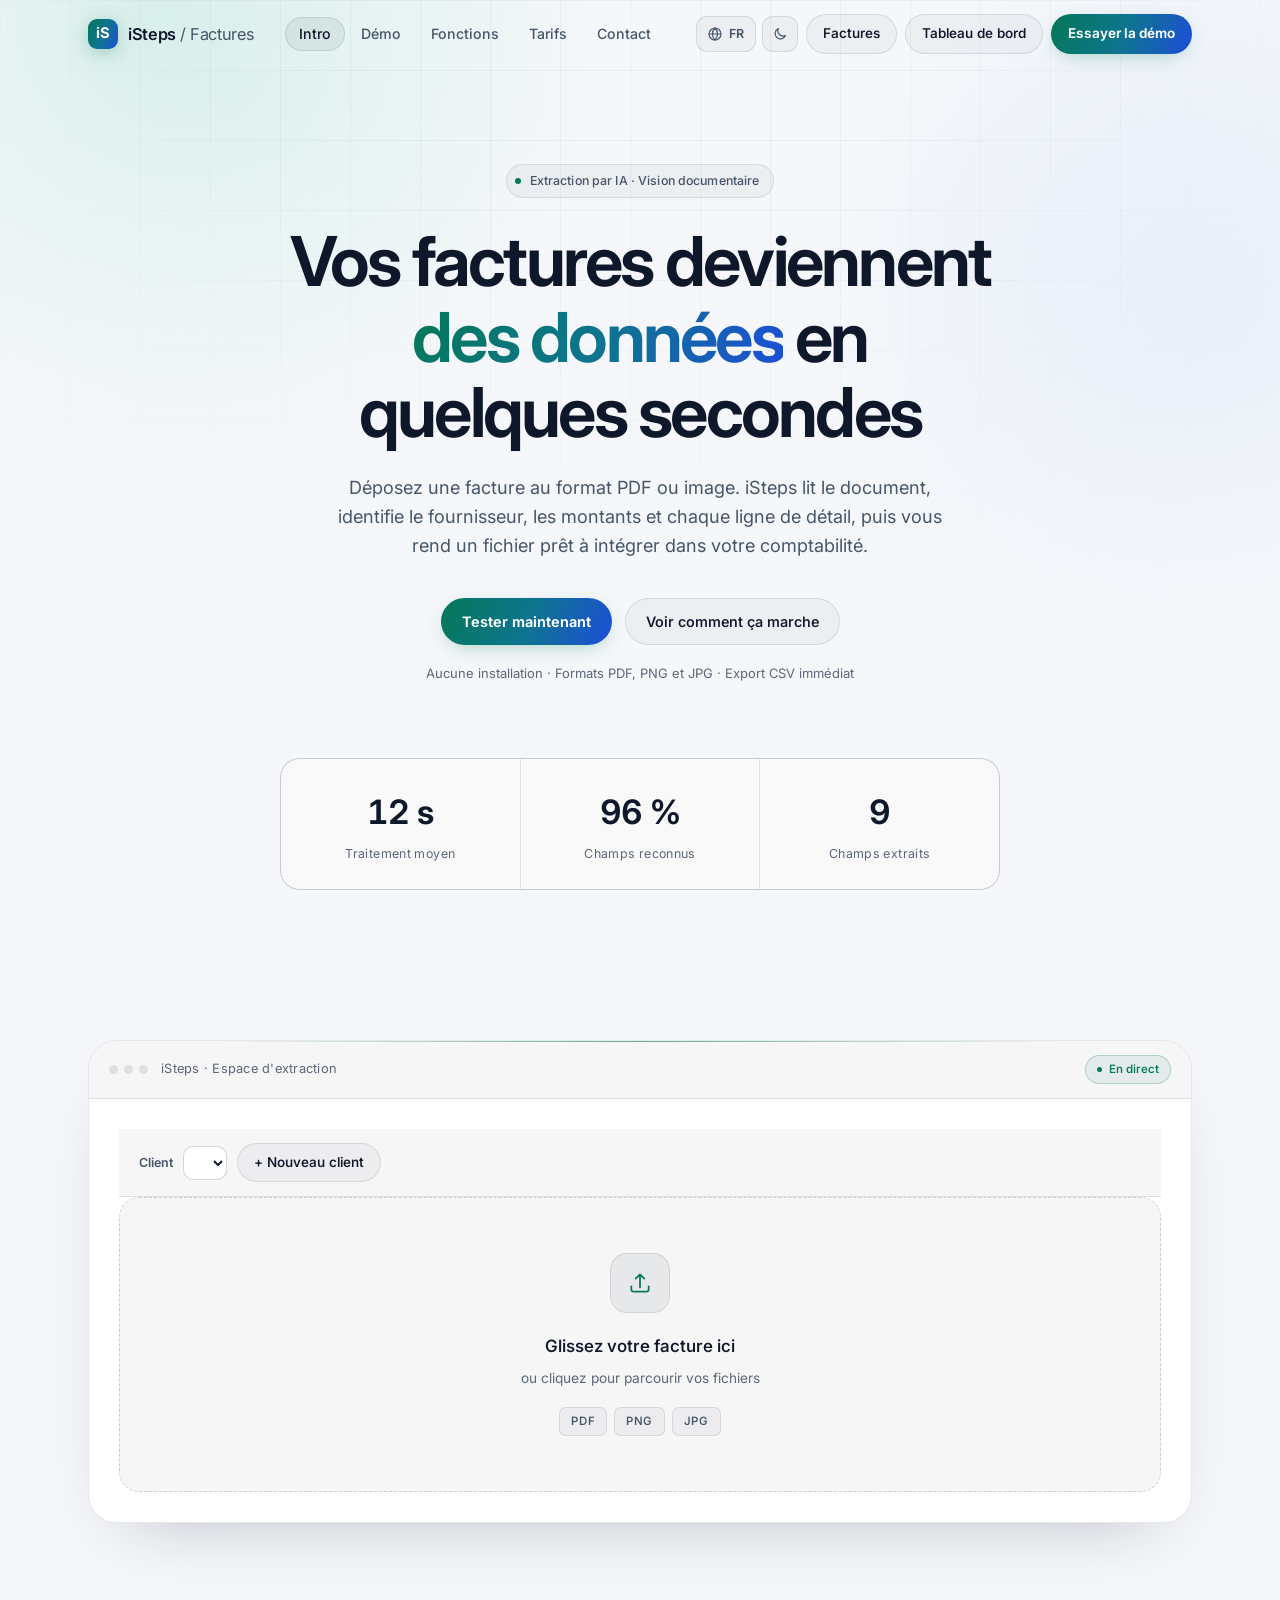
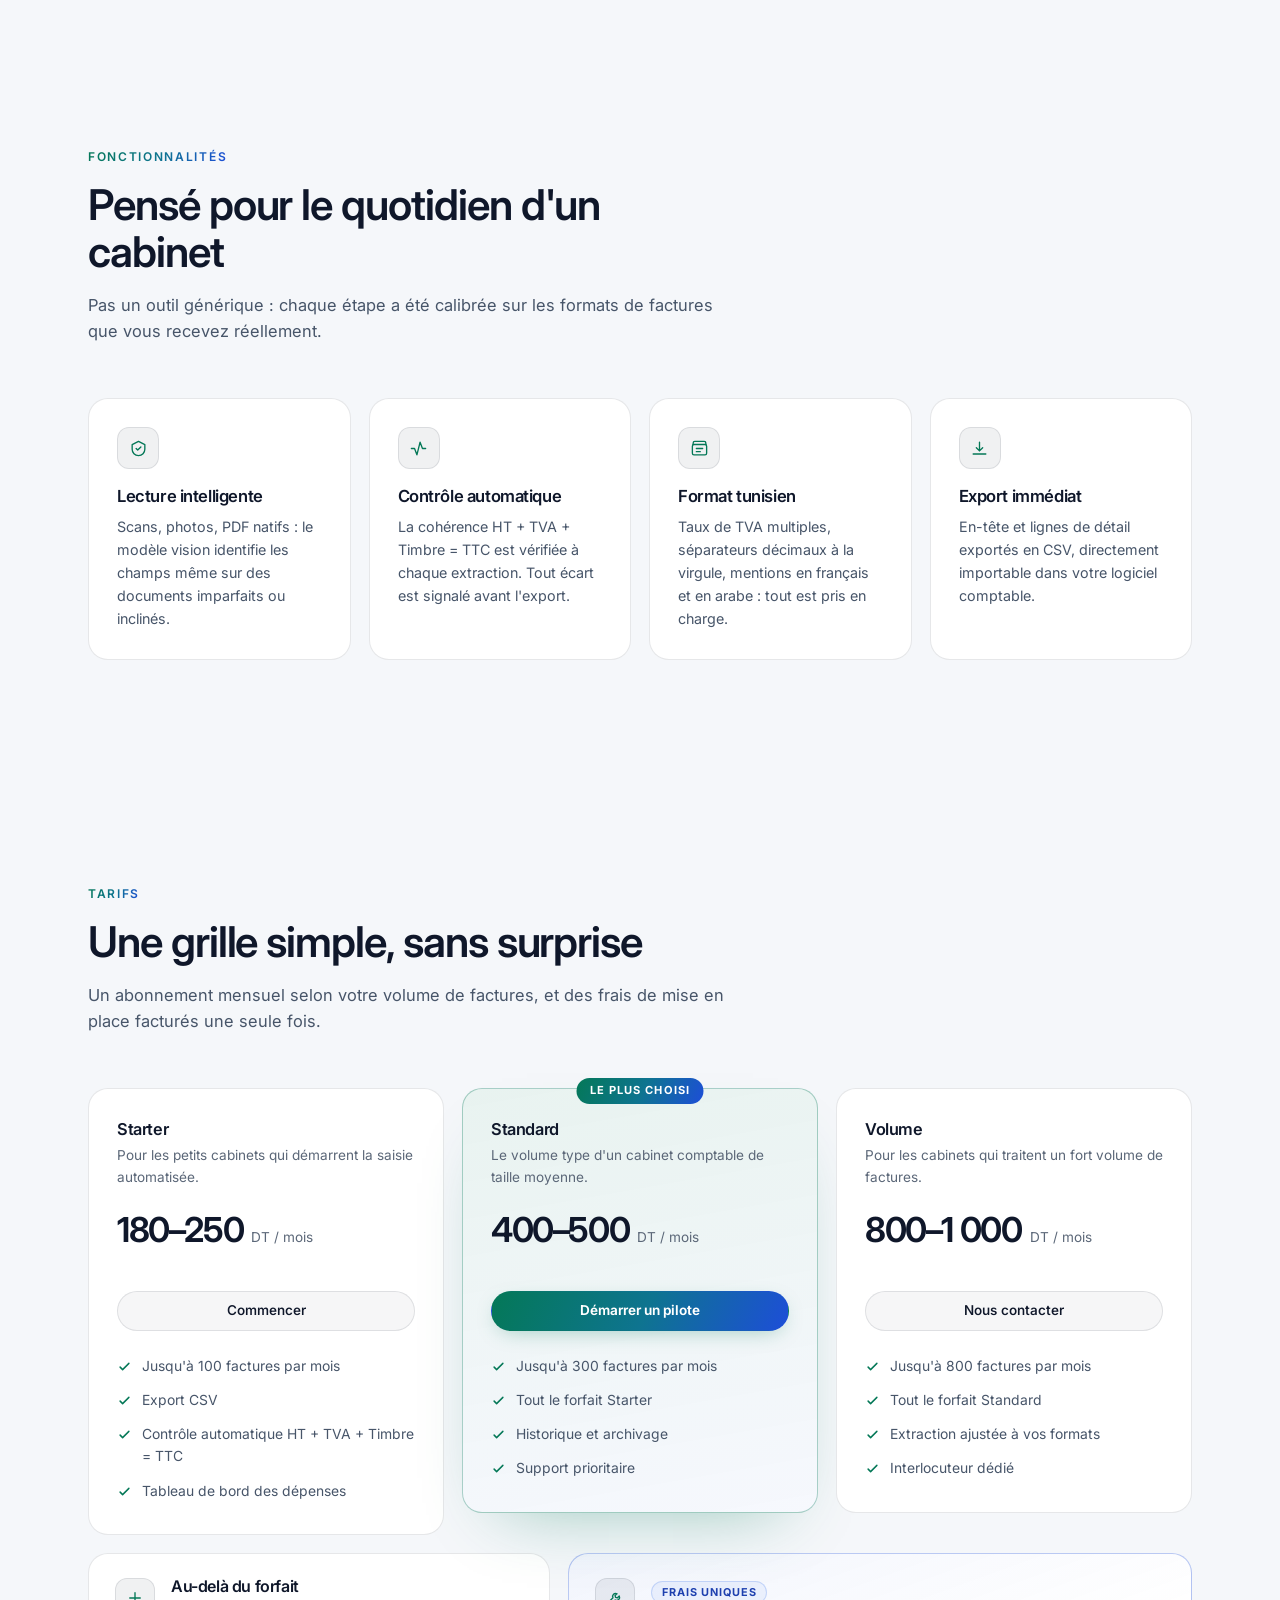
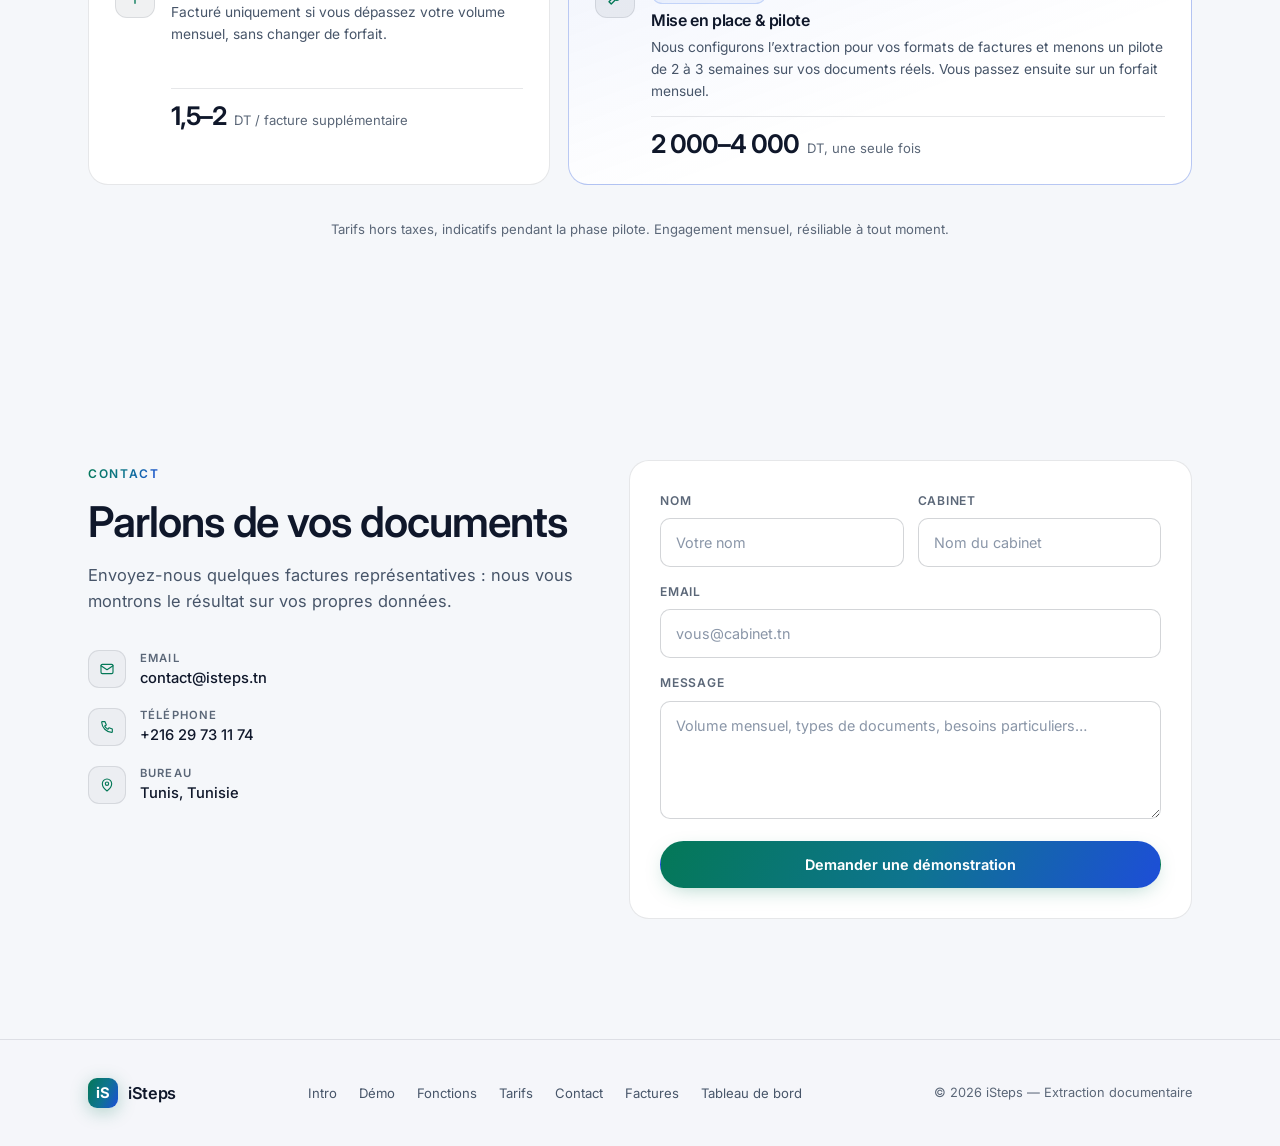
==== commit 47ac4e14: "Add invoice browser, duplicate detection, source-file retrieval, and a test suite Consultant-style a" ====
--- a/static/index.html
+++ b/static/index.html
@@ -487,6 +487,7 @@
 
     <div class="header-actions">
       <div class="prefs" data-prefs></div>
+      <a href="/invoices" class="btn btn-ghost btn-sm" data-i18n="nav.invoices">Factures</a>
       <a href="/dashboard" class="btn btn-ghost btn-sm" data-i18n="nav.dashboard">Tableau de bord</a>
       <a href="#demo" class="btn btn-primary btn-sm" data-i18n="cta.try">Essayer la démo</a>
       <button class="nav-toggle" id="navToggle" aria-expanded="false" data-i18n-attr="aria-label:ui.menu">
@@ -503,6 +504,7 @@
   <a href="#features" data-i18n="nav.features">Fonctions</a>
   <a href="#pricing" data-i18n="nav.pricing">Tarifs</a>
   <a href="#contact" data-i18n="nav.contact">Contact</a>
+  <a href="/invoices" data-i18n="nav.invoices">Factures</a>
   <a href="/dashboard" data-i18n="nav.dashboard">Tableau de bord</a>
 </div>
 
@@ -607,6 +609,11 @@
                 <div class="doc-badges" data-role="confidence"></div>
               </div>
 
+              <div class="check warn" data-role="duplicateWarning" hidden>
+                <svg viewBox="0 0 24 24"><path d="M12 3 2 20h20zM12 10v4M12 17h.01"/></svg>
+                <span data-role="duplicateText"></span>
+              </div>
+
               <div class="amounts">
                 <div class="amt"><div class="k" data-role="lblHt"></div><div class="amt-input"><input class="v ed" data-field="montant_ht" inputmode="decimal"><span class="c" data-role="curHt"></span></div></div>
                 <div class="amt"><div class="k" data-role="lblTva"></div><div class="amt-input"><input class="v ed" data-field="montant_tva" inputmode="decimal"><span class="c" data-role="curTva"></span></div></div>
@@ -647,6 +654,9 @@
                 <button class="btn btn-ghost btn-sm" data-role="saveBtn">
                   <span data-role="saveLabel"></span>
                 </button>
+                <a class="btn btn-ghost btn-sm" data-role="viewOriginal" target="_blank" rel="noopener" hidden>
+                  <span data-role="viewOriginalLabel"></span>
+                </a>
                 <span class="save-status" data-role="saveStatus"></span>
               </div>
             </div>
@@ -815,6 +825,7 @@
       <a href="#features" data-i18n="nav.features">Fonctions</a>
       <a href="#pricing" data-i18n="nav.pricing">Tarifs</a>
       <a href="#contact" data-i18n="nav.contact">Contact</a>
+      <a href="/invoices" data-i18n="nav.invoices">Factures</a>
       <a href="/dashboard" data-i18n="nav.dashboard">Tableau de bord</a>
     </div>
     <div class="copy">© <span id="year"></span> iSteps — <span data-i18n="footer.tagline">Extraction documentaire</span></div>
@@ -1140,6 +1151,17 @@
     ? `<span class="badge fallback"><i></i>${esc(t('fallback.ocr'))}</span>` : '';
   q('confidence').innerHTML = confBadge + fallbackBadge;
 
+  const dupWarning = q('duplicateWarning');
+  if (doc.duplicate_of) {
+    dupWarning.hidden = false;
+    q('duplicateText').textContent = t('inv.duplicate', {
+      number: doc.duplicate_of.numero_facture || '—',
+      amount: money(doc.duplicate_of.montant_ttc).replace(/<[^>]+>/g, ''),
+    });
+  } else {
+    dupWarning.hidden = true;
+  }
+
   q('lblHt').textContent = t('amt.ht'); q('curHt').textContent = t('cur');
   q('lblTva').textContent = t('amt.tva'); q('curTva').textContent = t('cur');
   q('lblTimbre').textContent = t('amt.timbre'); q('curTimbre').textContent = t('cur');
@@ -1154,6 +1176,15 @@
   q('exportLabel').textContent = t('res.export');
   q('saveLabel').textContent = doc.id ? t('res.save') : t('res.saveUnavailable');
   q('saveBtn').disabled = !doc.id;
+
+  const viewOriginal = q('viewOriginal');
+  if (doc.has_file && doc.id) {
+    viewOriginal.hidden = false;
+    viewOriginal.href = `/invoices/${doc.id}/file`;
+    q('viewOriginalLabel').textContent = t('inv.viewOriginal');
+  } else {
+    viewOriginal.hidden = true;
+  }
 
   node.querySelectorAll('input[data-field]').forEach(input => {
     const field = input.dataset.field;
